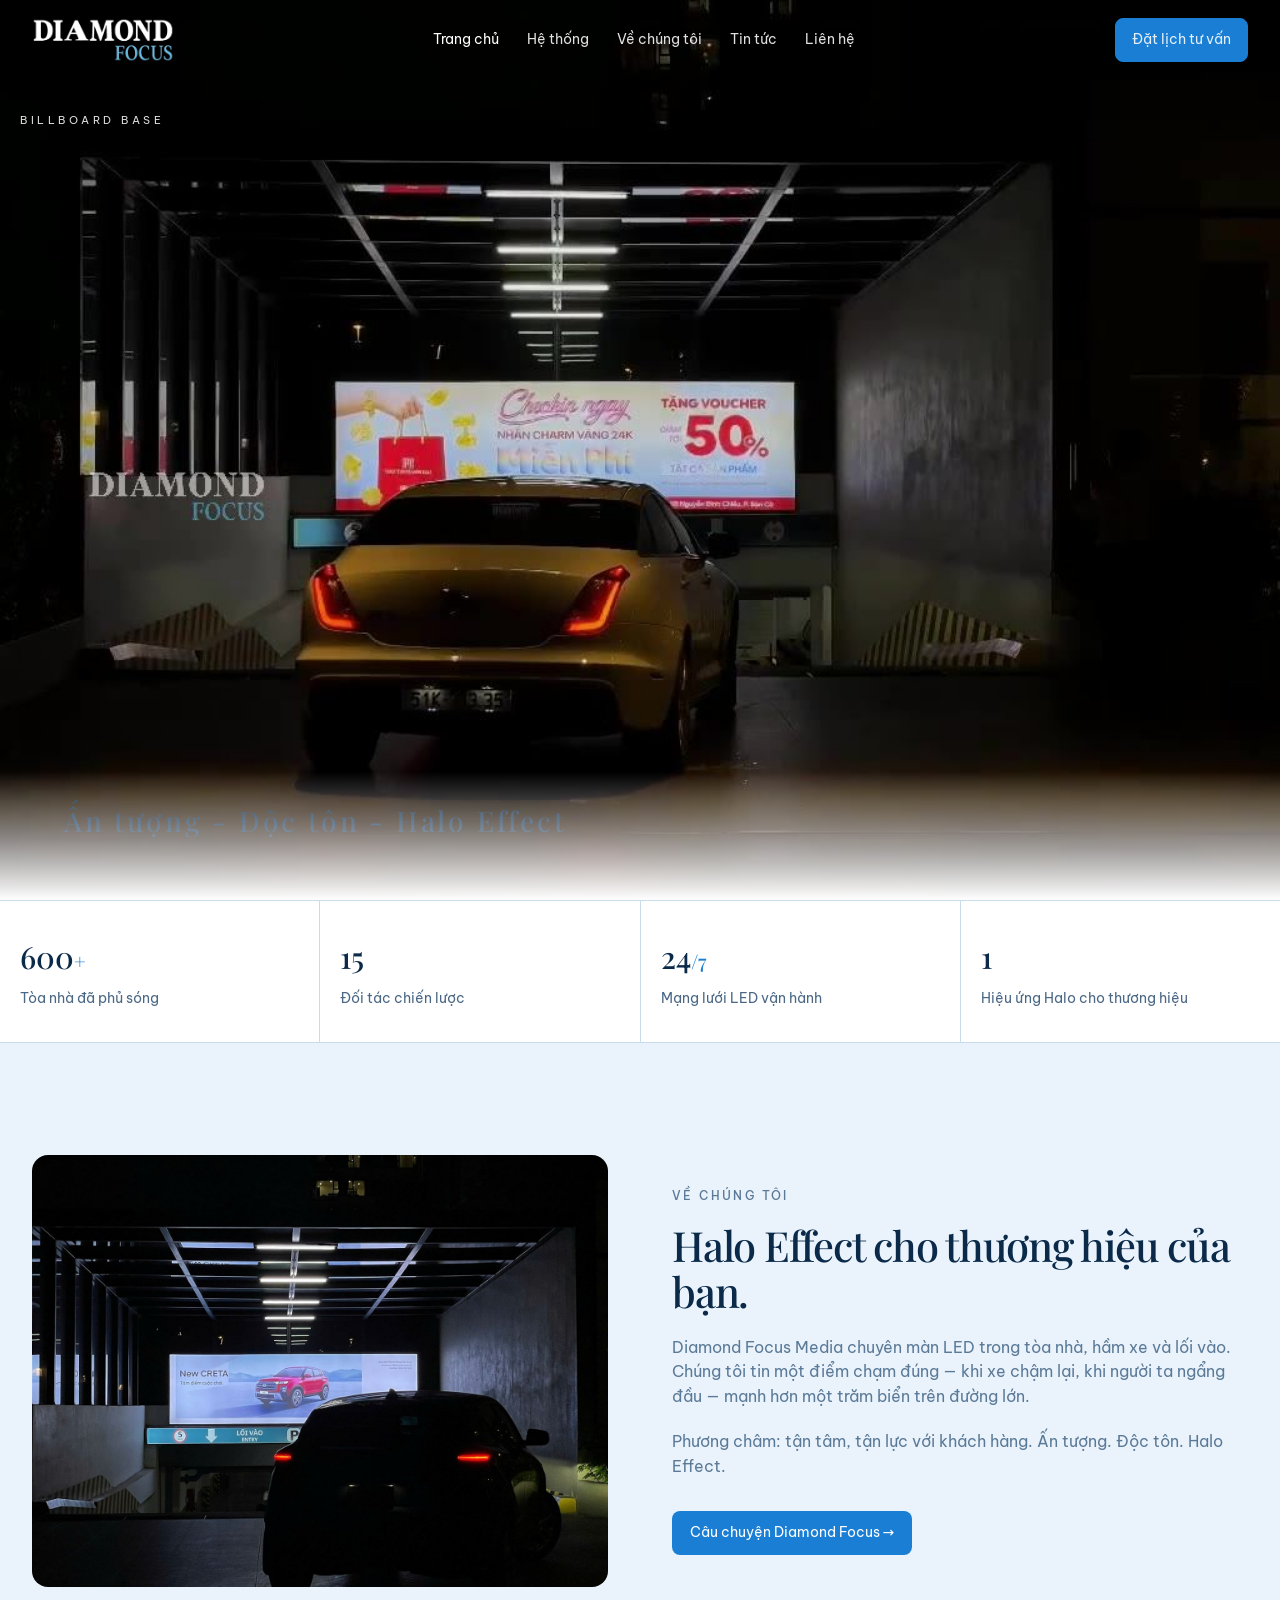
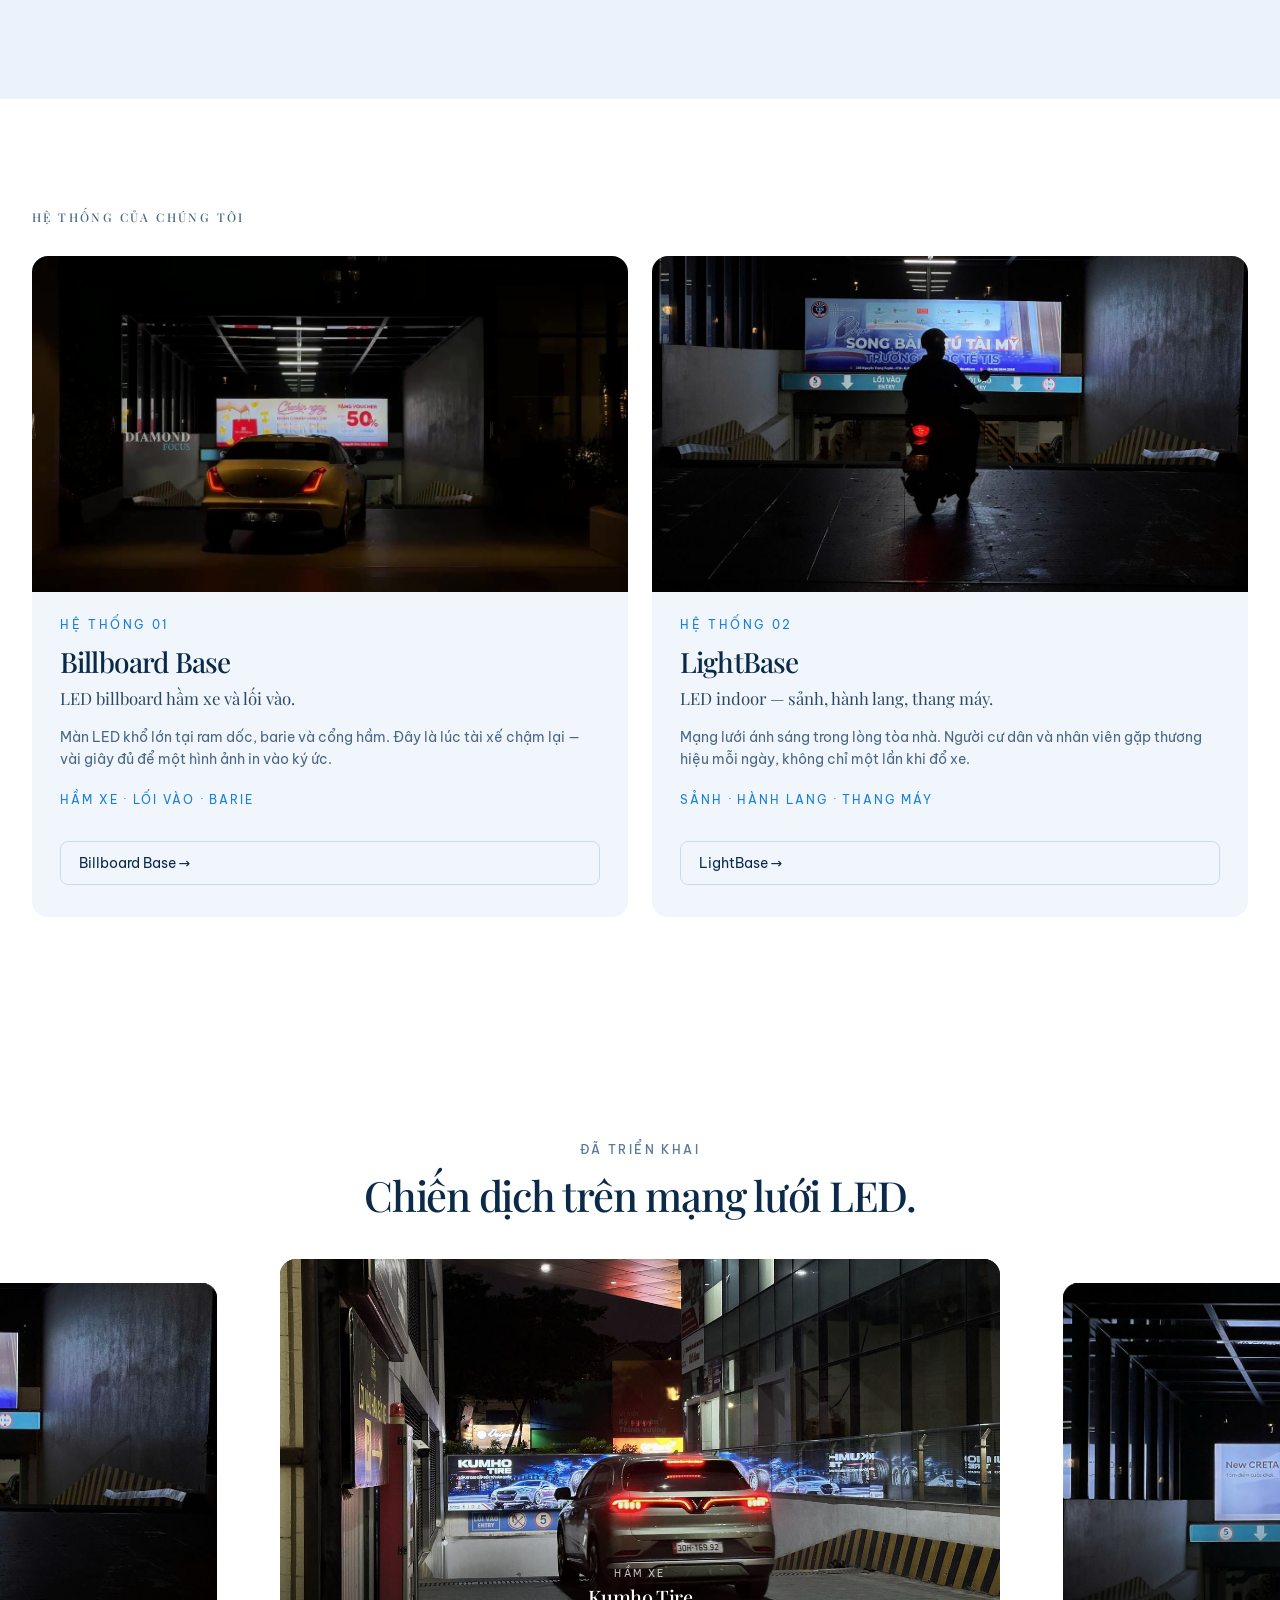
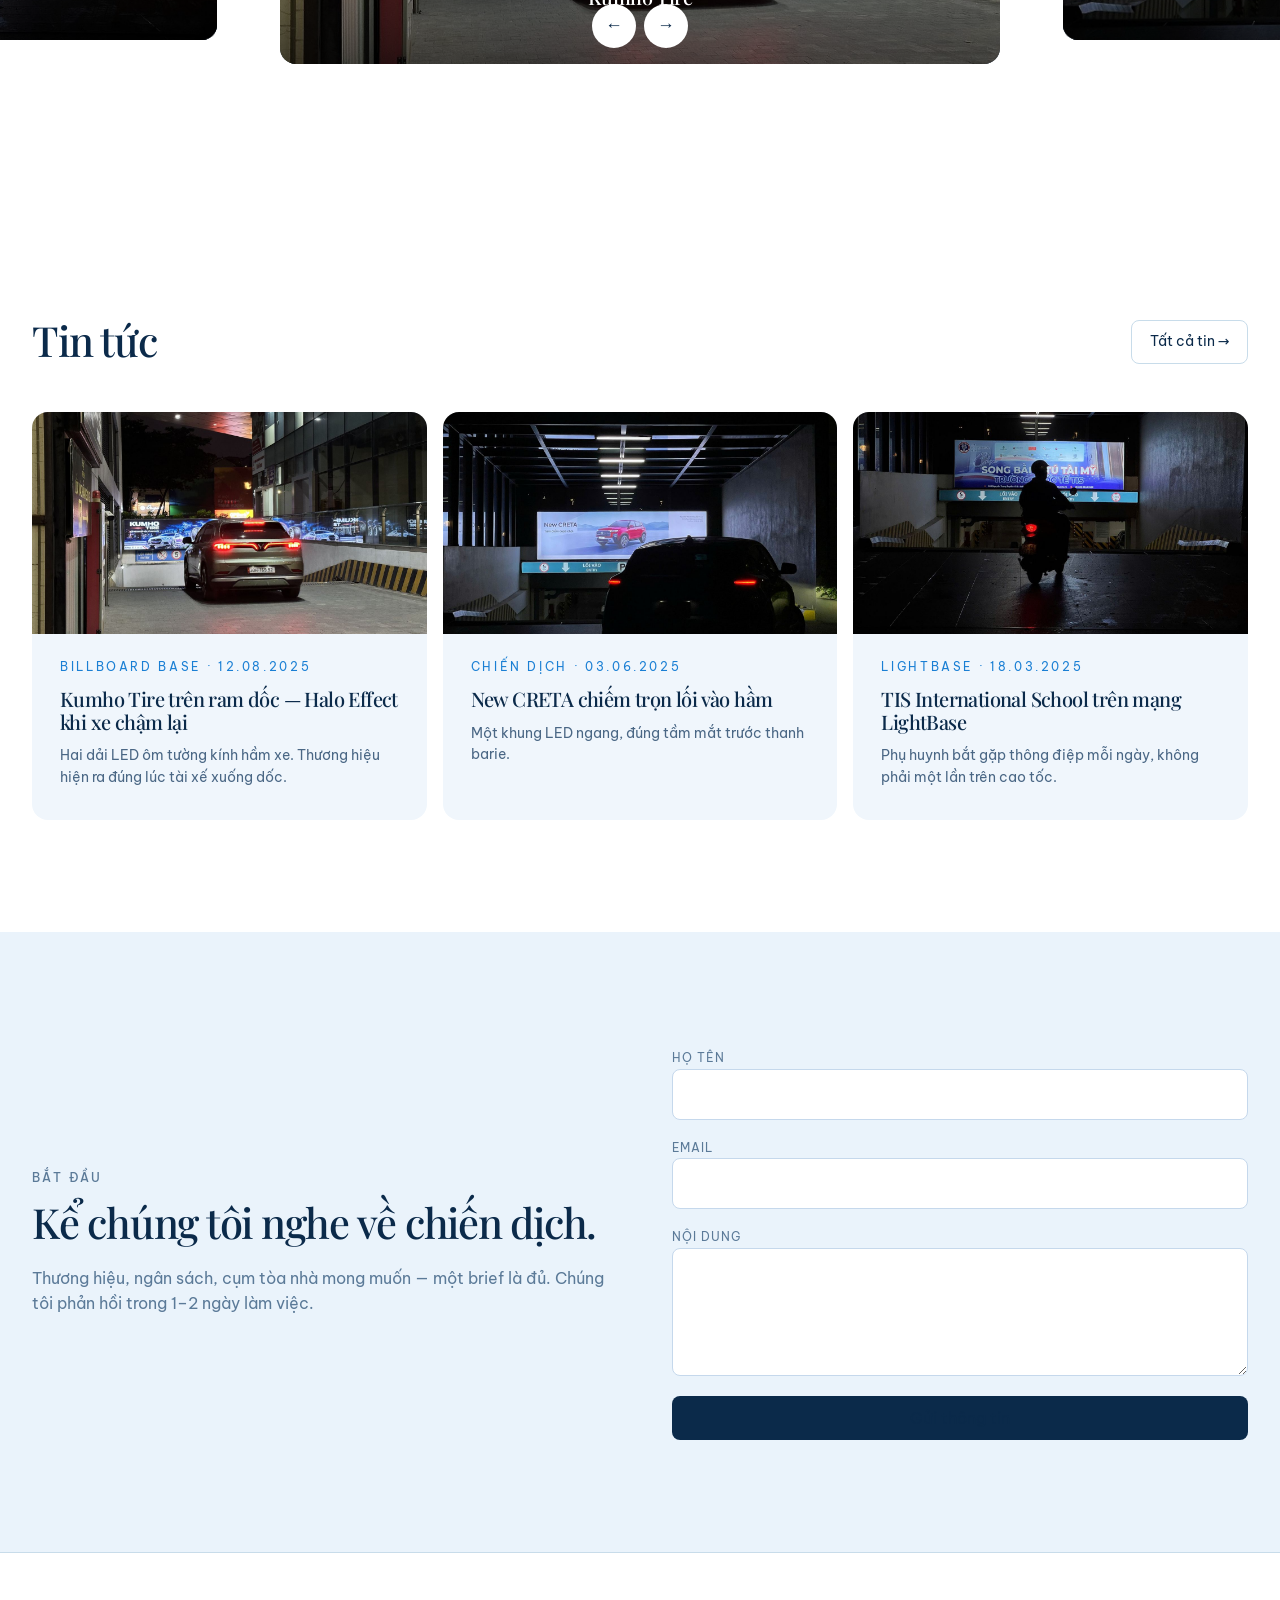
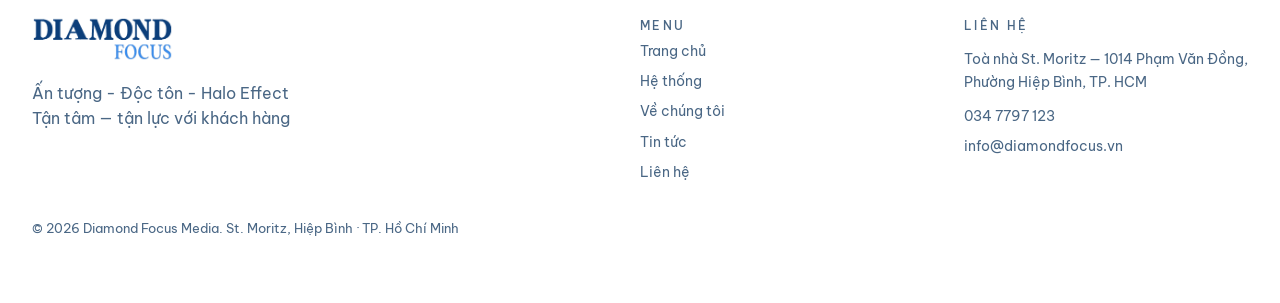
==== index.html @ 64bcea79 "Smoother works carousel: smaller title, slide/drag motion" ====
<!DOCTYPE html>
<html lang="vi">
<head>
  <meta charset="utf-8" />
  <meta name="viewport" content="width=device-width, initial-scale=1" />
  <title>Diamond Focus Media — Ấn tượng · Độc tôn · Halo Effect</title>
  <meta name="description" content="Diamond Focus Media — màn LED trong tòa nhà, hầm xe và lối vào. Ấn tượng · Độc tôn · Halo Effect." />
  <link rel="icon" href="images/logo.png" />
  <link rel="preconnect" href="https://fonts.googleapis.com" />
  <link rel="preconnect" href="https://fonts.gstatic.com" crossorigin />
  <link href="https://fonts.googleapis.com/css2?family=Be+Vietnam+Pro:ital,wght@0,400;0,500;0,600;1,400&family=Playfair+Display:ital,wght@0,500;0,600;1,500&display=swap" rel="stylesheet" />
  <link rel="stylesheet" href="css/site.css" />
</head>
<body>
  <header class="" id="site-header">
    <div class="wrap bar">
      <a href="index.html" aria-label="Diamond Focus"><img class="logo logo-light" src="images/logo.png" alt="Diamond Focus" /><img class="logo logo-dark" src="images/logo-dark.png" alt="Diamond Focus" /></a>
      <nav class="desk" aria-label="Chính">
          <a class="active" href="index.html">Trang chủ</a>
          <a class="" href="he-thong.html">Hệ thống</a>
          <a class="" href="ve-chung-toi.html">Về chúng tôi</a>
          <a class="" href="tin-tuc.html">Tin tức</a>
          <a class="" href="lien-he.html">Liên hệ</a>
      </nav>
      <a class="cta" href="lien-he.html">Đặt lịch tư vấn</a>
      <button class="menu-btn" type="button" aria-label="Menu" onclick="document.getElementById('mobile').classList.toggle('open')">☰</button>
    </div>
    <div class="mobile" id="mobile"><a class="active" href="index.html">Trang chủ</a><a class="" href="he-thong.html">Hệ thống</a><a class="" href="ve-chung-toi.html">Về chúng tôi</a><a class="" href="tin-tuc.html">Tin tức</a><a class="" href="lien-he.html">Liên hệ</a></div>
  </header>
  
  <section class="hero">
    <video autoplay muted loop playsinline poster="images/hero-poster.jpg">
      <source src="videos/hero.mp4" type="video/mp4" />
    </video>
    <div class="hero-inner">
      <p class="sys-label">Billboard Base</p>
      <h1 class="slogan wrap">Ấn tượng - Độc tôn - Halo Effect</h1>
    </div>
  </section>
  <section class="stats">
    <div class="stat"><b>600<span>+</span></b><p>Tòa nhà đã phủ sóng</p></div>
    <div class="stat"><b>15</b><p>Đối tác chiến lược</p></div>
    <div class="stat"><b>24<span>/7</span></b><p>Mạng lưới LED vận hành</p></div>
    <div class="stat"><b>1</b><p>Hiệu ứng Halo cho thương hiệu</p></div>
  </section>
  <section class="paper section" id="gioi-thieu">
    <div class="wrap split">
      <div class="photo"><img src="images/hyundai-creta.jpg" alt="LED lối vào hầm xe" /></div>
      <div>
        <p class="kicker">Về chúng tôi</p>
        <h2 style="margin-top:1rem;font-size:clamp(1.8rem,4vw,2.6rem)">Halo Effect cho thương hiệu của bạn.</h2>
        <p class="lead">Diamond Focus Media chuyên màn LED trong tòa nhà, hầm xe và lối vào. Chúng tôi tin một điểm chạm đúng — khi xe chậm lại, khi người ta ngẩng đầu — mạnh hơn một trăm biển trên đường lớn.</p>
        <p class="lead">Phương châm: tận tâm, tận lực với khách hàng. Ấn tượng. Độc tôn. Halo Effect.</p>
        <a class="btn btn-ink" href="ve-chung-toi.html">Câu chuyện Diamond Focus →</a>
      </div>
    </div>
  </section>
  <section class="section" id="he-thong">
    <div class="wrap">
      <h2 class="kicker light">Hệ thống của chúng tôi</h2>
      <div class="grid2">
        <article class="card">
          <img src="images/hero-poster.jpg" alt="Billboard Base" />
          <div class="body">
            <p class="tag">Hệ thống 01</p>
            <h3>Billboard Base</h3>
            <p class="tl">LED billboard hầm xe và lối vào.</p>
            <p class="txt">Màn LED khổ lớn tại ram dốc, barie và cổng hầm. Đây là lúc tài xế chậm lại — vài giây đủ để một hình ảnh in vào ký ức.</p>
            <p class="focus">Hầm xe · Lối vào · Barie</p>
            <a class="btn btn-outline" href="he-thong.html#billboard-base">Billboard Base →</a>
          </div>
        </article>
        <article class="card">
          <img src="images/tis-school.jpg" alt="LightBase" />
          <div class="body">
            <p class="tag">Hệ thống 02</p>
            <h3>LightBase</h3>
            <p class="tl">LED indoor — sảnh, hành lang, thang máy.</p>
            <p class="txt">Mạng lưới ánh sáng trong lòng tòa nhà. Người cư dân và nhân viên gặp thương hiệu mỗi ngày, không chỉ một lần khi đổ xe.</p>
            <p class="focus">Sảnh · Hành lang · Thang máy</p>
            <a class="btn btn-outline" href="he-thong.html#light-base">LightBase →</a>
          </div>
        </article>
      </div>
    </div>
  </section>
  <section class="section" id="da-trien-khai" style="padding-left:0;padding-right:0;overflow:hidden">
    <div class="wrap works-head">
      <p class="kicker">Đã triển khai</p>
      <h2 style="margin-top:.75rem;font-size:clamp(1.8rem,4vw,2.6rem)">Chiến dịch trên mạng lưới LED.</h2>
    </div>
    <div class="carousel" id="works-carousel" style="margin-top:2.5rem;position:relative">
      <div class="carousel-strip" id="works-track"></div>
      <div class="carousel-nav">
        <button type="button" data-dir="-1" aria-label="Chiến dịch trước">←</button>
        <button type="button" data-dir="1" aria-label="Chiến dịch sau">→</button>
      </div>
    </div>
  </section>
  <section class="section" id="tin-tuc">
    <div class="wrap">
      <div class="head-row">
        <h2 style="font-size:clamp(1.8rem,4vw,2.6rem)">Tin tức</h2>
        <a class="btn btn-outline" href="tin-tuc.html">Tất cả tin →</a>
      </div>
      <div class="news3">
        <a class="card" href="tin-kumho.html">
          <img src="images/kumho-artemis.jpg" alt="" />
          <div class="body">
            <p class="tag">Billboard Base · 12.08.2025</p>
            <h3>Kumho Tire trên ram dốc — Halo Effect khi xe chậm lại</h3>
            <p class="txt">Hai dải LED ôm tường kính hầm xe. Thương hiệu hiện ra đúng lúc tài xế xuống dốc.</p>
          </div>
        </a>
        <a class="card" href="tin-creta.html">
          <img src="images/hyundai-creta.jpg" alt="" />
          <div class="body">
            <p class="tag">Chiến dịch · 03.06.2025</p>
            <h3>New CRETA chiếm trọn lối vào hầm</h3>
            <p class="txt">Một khung LED ngang, đúng tầm mắt trước thanh barie.</p>
          </div>
        </a>
        <a class="card" href="tin-tis.html">
          <img src="images/tis-school.jpg" alt="" />
          <div class="body">
            <p class="tag">LightBase · 18.03.2025</p>
            <h3>TIS International School trên mạng LightBase</h3>
            <p class="txt">Phụ huynh bắt gặp thông điệp mỗi ngày, không phải một lần trên cao tốc.</p>
          </div>
        </a>
      </div>
    </div>
  </section>
  <section class="paper section" id="lien-he">
    <div class="wrap split">
      <div>
        <p class="kicker">Bắt đầu</p>
        <h2 style="margin-top:.75rem;font-size:clamp(1.8rem,4vw,2.6rem)">Kể chúng tôi nghe về chiến dịch.</h2>
        <p class="lead">Thương hiệu, ngân sách, cụm tòa nhà mong muốn — một brief là đủ. Chúng tôi phản hồi trong 1–2 ngày làm việc.</p>
      </div>
      <form action="mailto:info@diamondfocus.vn" method="post" enctype="text/plain">
        <div><label>Họ tên</label><input name="name" required /></div>
        <div><label>Email</label><input type="email" name="email" required /></div>
        <div><label>Nội dung</label><textarea name="message" required></textarea></div>
        <button type="submit">Gửi thông tin</button>
      </form>
    </div>
  </section>

  <footer>
    <div class="wrap foot">
      <div>
        <img class="logo logo-light" src="images/logo.png" alt="" /><img class="logo logo-dark" src="images/logo-dark.png" alt="Diamond Focus" />
        <p class="lead" style="color:var(--muted)">Ấn tượng - Độc tôn - Halo Effect<br />Tận tâm — tận lực với khách hàng</p>
      </div>
      <div>
        <p class="kicker light">Menu</p>
        <a href="index.html">Trang chủ</a><a href="he-thong.html">Hệ thống</a><a href="ve-chung-toi.html">Về chúng tôi</a><a href="tin-tuc.html">Tin tức</a><a href="lien-he.html">Liên hệ</a>
      </div>
      <div>
        <p class="kicker light">Liên hệ</p>
        <p style="margin-top:.8rem;color:var(--muted);font-size:.9rem">Toà nhà St. Moritz — 1014 Phạm Văn Đồng, Phường Hiệp Bình, TP. HCM</p>
        <p style="margin-top:.5rem"><a href="tel:0347797123">034 7797 123</a></p>
        <p><a href="mailto:info@diamondfocus.vn">info@diamondfocus.vn</a></p>
      </div>
    </div>
    <div class="wrap tiny">© 2026 Diamond Focus Media. St. Moritz, Hiệp Bình · TP. Hồ Chí Minh</div>
  </footer>
  <script>
    const h = document.getElementById('site-header');
    const onHero = true;
    const sync = () => {
      if (!onHero) return;
      h.classList.toggle('solid', window.scrollY > 16);
    };
    sync();
    window.addEventListener('scroll', sync, {passive:true});

    const works = [
      { img: "images/kumho-artemis.jpg", title: "Kumho Tire", cat: "Hầm xe", href: "tin-kumho.html" },
      { img: "images/hyundai-creta.jpg", title: "Hyundai Creta", cat: "Chiến dịch", href: "tin-creta.html" },
      { img: "images/tis-school.jpg", title: "TIS International School", cat: "LED indoor", href: "tin-tis.html" },
    ];
    const n = works.length;
    const base = works.concat(works, works);
    const track = document.getElementById("works-track");
    const viewport = document.getElementById("works-carousel");
    const EASE = "cubic-bezier(0.22, 1, 0.36, 1)";
    let pIndex = n;
    let drag = 0;
    let anim = true;
    base.forEach((w) => {
      const el = document.createElement("article");
      el.className = "card-slide";
      el.innerHTML = `<a href="${w.href}"><img src="${w.img}" alt="${w.title}" /><div class="veil"></div><div class="cap"><p class="cat">${w.cat}</p><h3>${w.title}</h3></div></a>`;
      track.appendChild(el);
    });
    const cards = [...track.children];
    function metrics() {
      const vw = viewport.clientWidth;
      const slideW = Math.min(vw * 0.62, 720);
      const gap = 20;
      const pad = (vw - slideW) / 2;
      return { vw, slideW, gap, pad, step: slideW + gap };
    }
    function paint(withAnim) {
      const { vw, slideW, pad, step } = metrics();
      const tx = pad - pIndex * step + drag;
      track.style.transition = withAnim ? "transform 720ms " + EASE : "none";
      track.style.transform = "translate3d(" + tx + "px,0,0)";
      cards.forEach((card, i) => {
        card.style.width = slideW + "px";
        const center = tx + i * step + slideW / 2;
        const abs = Math.min(Math.abs((center - vw / 2) / step), 1);
        card.style.transform = "scale(" + (1 - abs * 0.12) + ")";
        card.style.transition = withAnim ? "transform 720ms " + EASE : "none";
        card.classList.toggle("is-active", abs < 0.35);
      });
    }
    paint(false);
    window.addEventListener("resize", () => paint(false));
    function go(dir) {
      anim = true;
      pIndex += dir;
      drag = 0;
      paint(true);
    }
    track.addEventListener("transitionend", (e) => {
      if (e.target !== track) return;
      if (pIndex < n) { pIndex += n; paint(false); }
      else if (pIndex >= n * 2) { pIndex -= n; paint(false); }
    });
    document.querySelectorAll("#works-carousel [data-dir]").forEach((btn) => {
      btn.addEventListener("click", () => go(Number(btn.getAttribute("data-dir"))));
    });
    let sx = 0, down = false, lastX = 0, lastT = 0, vel = 0;
    viewport.addEventListener("pointerdown", (e) => {
      if (e.target.closest("a,button")) return;
      down = true; sx = lastX = e.clientX; lastT = performance.now(); vel = 0;
      viewport.setPointerCapture(e.pointerId);
    });
    viewport.addEventListener("pointermove", (e) => {
      if (!down) return;
      const now = performance.now();
      vel = (e.clientX - lastX) / Math.max(now - lastT, 8);
      lastX = e.clientX; lastT = now;
      drag = e.clientX - sx;
      paint(false);
    });
    function endDrag() {
      if (!down) return;
      down = false;
      const { slideW } = metrics();
      const flick = vel * 280;
      const th = Math.min(120, slideW * 0.18);
      if (drag + flick < -th) go(1);
      else if (drag + flick > th) go(-1);
      else { drag = 0; paint(true); }
      drag = 0;
    }
    viewport.addEventListener("pointerup", endDrag);
    viewport.addEventListener("pointercancel", endDrag);
  </script>
</body>
</html>
---- css/site.css ----
:root {
  --bg: #ffffff;
  --elevated: #f0f6fc;
  --paper: #eaf3fb;
  --paper-muted: #dcecf8;
  --fg: #0b2a4a;
  --ink: #0b2a4a;
  --muted: #4a6785;
  --subtle: #5b7a98;
  --accent: #1a7fd4;
  --line: #c8dcea;
  --paper-line: #c5d8ec;
  --font: "Be Vietnam Pro", "Segoe UI", system-ui, sans-serif;
  --display: "Playfair Display", "Times New Roman", serif;
  --ease: cubic-bezier(0.22, 1, 0.36, 1);
}
* { box-sizing: border-box; }
html { scroll-behavior: smooth; scroll-padding-top: 5.5rem; }
body {
  margin: 0;
  min-height: 100dvh;
  background: var(--bg);
  color: var(--fg);
  font-family: var(--font);
  line-height: 1.55;
  -webkit-font-smoothing: antialiased;
}
img, video { max-width: 100%; display: block; }
a { color: inherit; text-decoration: none; }
h1, h2, h3 {
  font-family: var(--display);
  letter-spacing: -0.03em;
  line-height: 1.12;
  font-weight: 500;
  margin: 0;
}
p { margin: 0; }
.wrap { width: min(80rem, calc(100% - 2.5rem)); margin-inline: auto; }
@media (min-width: 768px) { .wrap { width: min(80rem, calc(100% - 4rem)); } }

header {
  position: fixed; inset: 0 0 auto; z-index: 50;
  transition: background .2s var(--ease), box-shadow .2s var(--ease);
}
header.solid {
  background: rgba(255,255,255,.92);
  box-shadow: 0 1px 0 0 var(--line);
  backdrop-filter: blur(12px);
}
header:not(.solid) nav.desk a,
header:not(.solid) .cta,
header:not(.solid) .menu-btn { color: rgba(255,255,255,.88); }
header:not(.solid) nav.desk a:hover,
header:not(.solid) nav.desk a.active { color: #fff; }
.logo-dark { display: none; }
header.solid .logo-light, footer .logo-light { display: none; }
header.solid .logo-dark, footer .logo-dark { display: block; }
header:not(.solid) .logo-light { display: block; }
header:not(.solid) .logo-dark { display: none; }
.bar { display: flex; align-items: center; justify-content: space-between; gap: 1rem; height: 4rem; }
@media (min-width: 768px) { .bar { height: 5rem; } }
.logo { height: 2.25rem; width: auto; }
@media (min-width: 768px) { .logo { height: 2.75rem; } }
nav.desk { display: none; align-items: center; gap: 1.75rem; }
@media (min-width: 860px) { nav.desk { display: flex; } }
nav.desk a { font-size: .875rem; color: var(--muted); min-height: 2.75rem; display: inline-flex; align-items: center; }
nav.desk a:hover, nav.desk a.active { color: var(--fg); }
.cta {
  display: none; min-height: 2.75rem; padding: 0 1rem; border: 1px solid var(--accent);
  border-radius: .5rem; font-size: .875rem; align-items: center; gap: .4rem;
  background: var(--accent); color: #fff;
}
@media (min-width: 860px) { .cta { display: inline-flex; } }
.cta:hover { filter: brightness(1.08); color: #fff; }
.menu-btn {
  width: 2.75rem; height: 2.75rem; border: 0; background: transparent; color: var(--fg);
  display: grid; place-items: center; font-size: 1.4rem;
}
@media (min-width: 860px) { .menu-btn { display: none; } }
.mobile {
  display: none; background: var(--bg); border-top: 1px solid var(--line); padding: 1rem 1.25rem 1.5rem;
}
.mobile.open { display: block; }
.mobile a { display: block; padding: .9rem 0; color: var(--muted); border-bottom: 1px solid var(--line); }
.mobile a.active { color: var(--fg); }

.hero { position: relative; min-height: 100dvh; overflow: hidden; }
.hero video, .hero .poster {
  position: absolute; inset: 0; width: 100%; height: 100%; object-fit: cover;
}
.hero::after {
  content: ""; position: absolute; inset: auto 0 0; height: 8rem;
  background: linear-gradient(to top, #ffffff, transparent);
}
.hero-inner { position: relative; min-height: 100dvh; display: flex; flex-direction: column; }
.sys-label {
  margin: 0 auto; width: min(80rem, calc(100% - 2.5rem)); padding-top: 6rem;
  font-size: 11px; letter-spacing: .32em; text-transform: uppercase; color: rgba(244,246,248,.9);
}
.slogan {
  margin-top: auto; padding: 0 1.25rem 6rem;
  font-family: var(--display); font-size: clamp(.92rem, 2.8vw, 1.75rem);
  letter-spacing: .1em; white-space: nowrap;
}
@media (min-width: 768px) {
  .sys-label { padding-top: 7rem; }
  .slogan { padding: 0 2rem 4rem; }
}

.stats { display: grid; grid-template-columns: 1fr 1fr; gap: 1px; background: var(--line); border-block: 1px solid var(--line); }
@media (min-width: 768px) { .stats { grid-template-columns: repeat(4, 1fr); } }
.stat { background: var(--bg); padding: 2rem 1.25rem; }
.stat b { font-family: var(--display); font-size: 1.9rem; font-weight: 500; }
.stat b span { color: var(--accent); font-size: 1.25rem; }
.stat p { margin-top: .5rem; color: var(--muted); font-size: .875rem; }

.paper { background: var(--paper); color: var(--ink); }
.section { padding: 5rem 0; }
@media (min-width: 768px) { .section { padding: 7rem 0; } }
.kicker { font-size: .75rem; letter-spacing: .2em; text-transform: uppercase; color: var(--subtle); font-weight: 500; }
.kicker.light { color: var(--muted); }
.lead { margin-top: 1.25rem; color: var(--subtle); max-width: 36rem; }
.split { display: grid; gap: 3rem; }
@media (min-width: 768px) { .split { grid-template-columns: 1fr 1fr; align-items: center; gap: 4rem; } }
.photo { border-radius: 1rem; overflow: hidden; aspect-ratio: 4/3; }
.photo img { width: 100%; height: 100%; object-fit: cover; }
.btn {
  display: inline-flex; align-items: center; gap: .4rem; min-height: 2.75rem; margin-top: 2rem;
  padding: 0 1.1rem; border-radius: .5rem; font-size: .875rem;
}
.btn-ink { background: var(--accent); color: #fff; }
.btn-outline { border: 1px solid var(--line); }
.btn-outline-ink { border: 1px solid var(--paper-line); }

.grid2 { display: grid; gap: 1rem; margin-top: 2rem; }
@media (min-width: 768px) { .grid2 { grid-template-columns: 1fr 1fr; gap: 1.5rem; } }
.card { background: var(--elevated); border-radius: 1rem; overflow: hidden; display: flex; flex-direction: column; height: 100%; }
.card.light { background: var(--paper-muted); color: var(--ink); }
.card img { aspect-ratio: 16/9; object-fit: cover; width: 100%; }
.card .body { padding: 1.5rem 1.75rem 2rem; display: flex; flex-direction: column; flex: 1; }
.card .tag { font-size: .75rem; letter-spacing: .22em; text-transform: uppercase; color: var(--accent); }
.card.light .tag { color: var(--subtle); }
.card h3 { margin-top: .75rem; font-size: 1.75rem; }
.card .tl { margin-top: .5rem; font-family: var(--display); font-size: 1.05rem; opacity: .85; }
.card .txt { margin-top: 1rem; font-size: .875rem; color: var(--muted); }
.card.light .txt { color: var(--subtle); }
.card .focus { margin-top: 1.25rem; font-size: .75rem; letter-spacing: .16em; text-transform: uppercase; color: var(--accent); }
.head-row { display: flex; flex-direction: column; gap: 1rem; }
@media (min-width: 768px) { .head-row { flex-direction: row; align-items: flex-end; justify-content: space-between; } }

.works-head { text-align: center; }
.carousel { overflow: hidden; cursor: grab; }
.carousel:active { cursor: grabbing; }
.carousel-strip {
  display: flex; align-items: center; gap: 1.25rem;
  will-change: transform;
}
.carousel-strip .card-slide {
  position: relative; flex: 0 0 auto; width: min(62vw, 720px);
  border-radius: 1rem; overflow: hidden; background: #0b2a4a;
  transform-origin: center;
}
.carousel-strip .card-slide img { width: 100%; aspect-ratio: 16/9; object-fit: cover; display: block; }
.carousel-strip .card-slide .veil {
  position: absolute; inset: 0; pointer-events: none;
  background: linear-gradient(to top, rgba(0,0,0,.55), rgba(0,0,0,.08) 36%, transparent 58%);
}
.carousel-strip .card-slide .cap {
  position: absolute; left: 0; right: 0; bottom: 0;
  padding: 0 1.25rem 3.5rem; text-align: center; color: #fff;
  opacity: 0; transform: translateY(10px);
  transition: opacity .45s cubic-bezier(0.22,1,0.36,1), transform .45s cubic-bezier(0.22,1,0.36,1);
}
.carousel-strip .card-slide.is-active .cap { opacity: 1; transform: none; }
.carousel-strip .card-slide .cap .cat { font-size: 10px; letter-spacing: .22em; text-transform: uppercase; opacity: .75; }
.carousel-strip .card-slide .cap h3 { margin-top: .25rem; font-size: clamp(1rem, 1.6vw, 1.25rem); color: #fff; font-weight: 500; }
.carousel-nav {
  position: absolute; left: 50%; bottom: 1rem; transform: translateX(-50%);
  display: flex; gap: .5rem; z-index: 3;
}
.carousel-nav button {
  width: 2.75rem; height: 2.75rem; border: 0; border-radius: 999px;
  background: #fff; color: #0b2a4a; font-size: 1.1rem; cursor: pointer;
}

.news3 { display: grid; gap: 1rem; margin-top: 3rem; }
@media (min-width: 768px) { .news3 { grid-template-columns: repeat(3, 1fr); } }
.news3 a { color: inherit; }
.news3 h3 { font-size: 1.25rem; margin-top: .75rem; }
.news3 .txt { margin-top: .75rem; }

form { display: grid; gap: .85rem; }
label { font-size: .75rem; letter-spacing: .08em; text-transform: uppercase; color: var(--subtle); }
input, textarea, select {
  width: 100%; border: 1px solid var(--paper-line); background: #fff; color: var(--ink);
  border-radius: .5rem; padding: .75rem .9rem; font: inherit;
}
textarea { min-height: 8rem; resize: vertical; }
button[type=submit] {
  border: 0; background: var(--ink); color: var(--fg); min-height: 2.75rem; border-radius: .5rem; font: inherit;
}

footer { border-top: 1px solid var(--line); padding: 4rem 0; }
.foot { display: grid; gap: 2.5rem; }
@media (min-width: 768px) { .foot { grid-template-columns: 2fr 1fr 1fr; } }
.foot a { display: block; color: var(--muted); font-size: .9rem; padding: .25rem 0; }
.foot a:hover { color: var(--fg); }
.tiny { margin-top: 2rem; color: var(--muted); font-size: .8rem; }

.page { padding-top: 6.5rem; }
@media (min-width: 768px) { .page { padding-top: 7.5rem; } }
.article { max-width: 48rem; margin: 0 auto; padding: 0 1.25rem 6rem; }
.article img { border-radius: 1rem; margin: 2.5rem 0; width: 100%; aspect-ratio: 16/9; object-fit: cover; }
.article .txt { color: var(--muted); white-space: pre-line; margin-top: 2rem; }
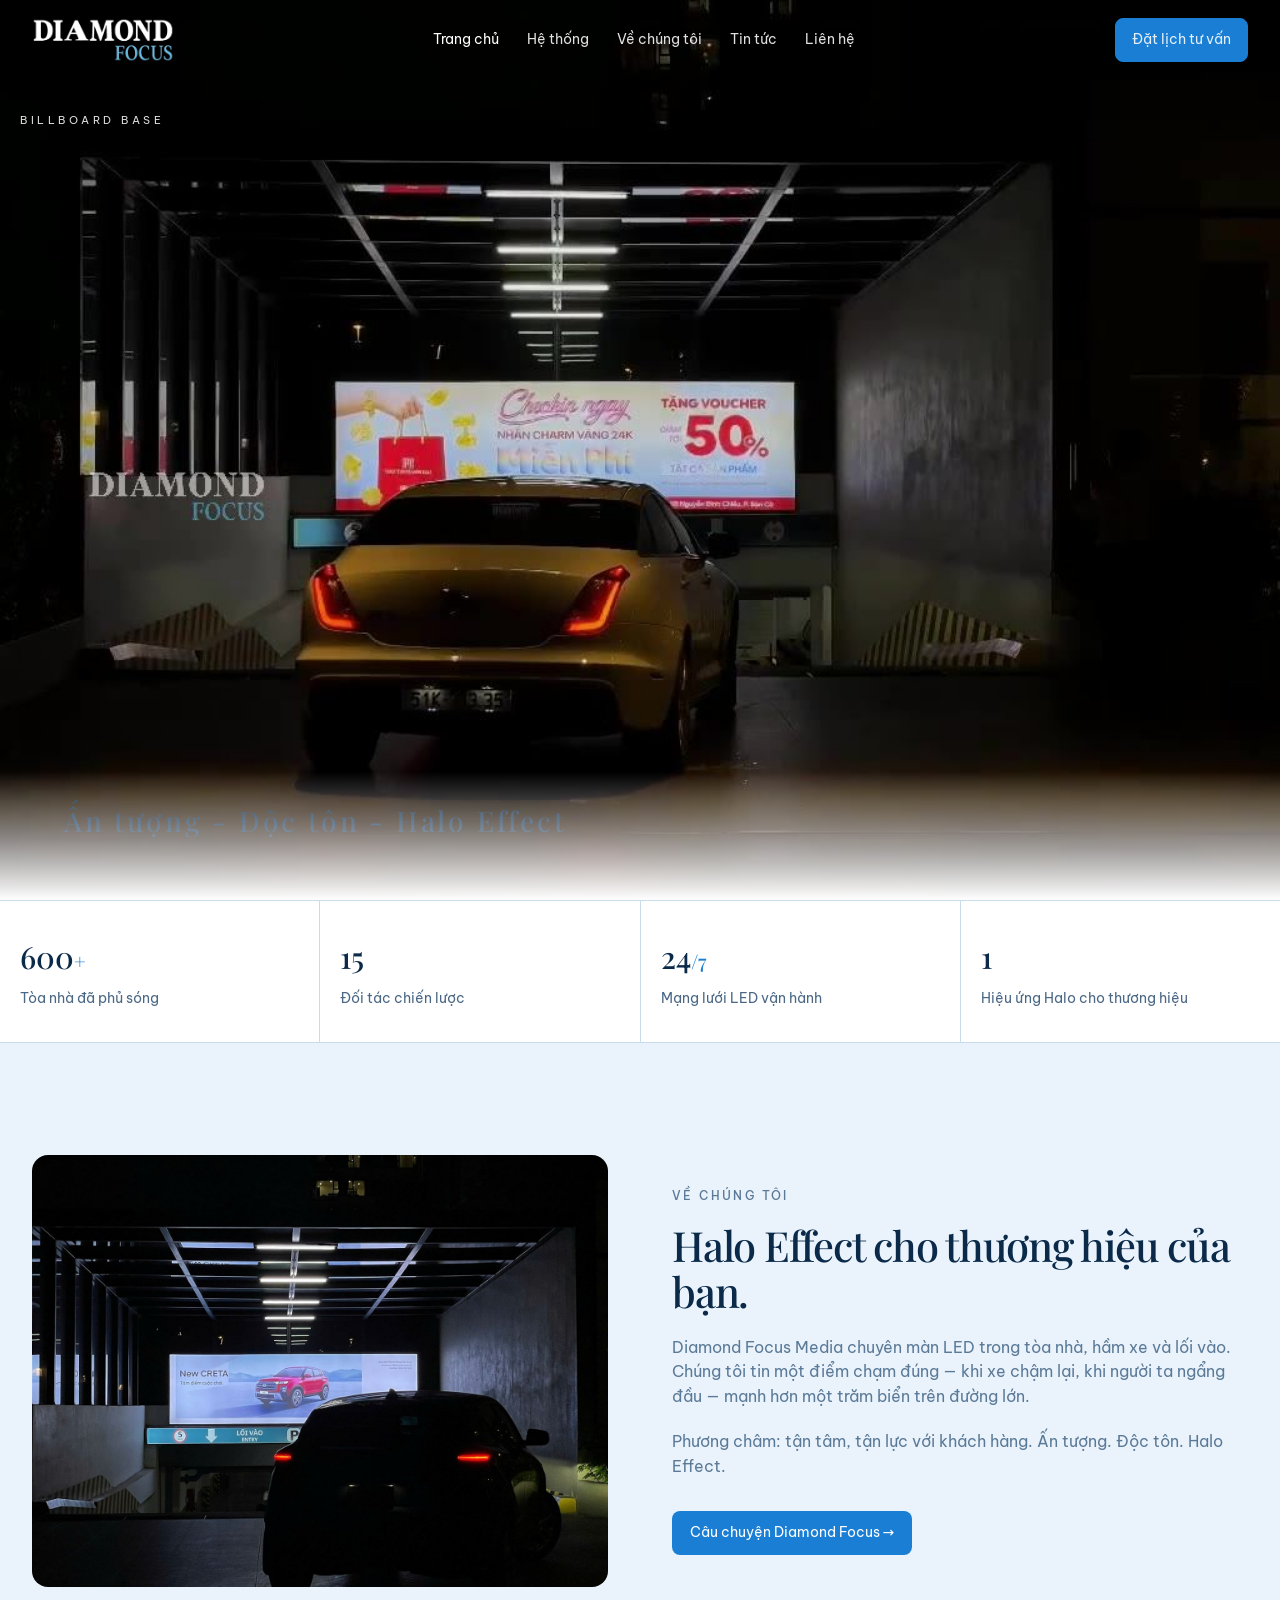
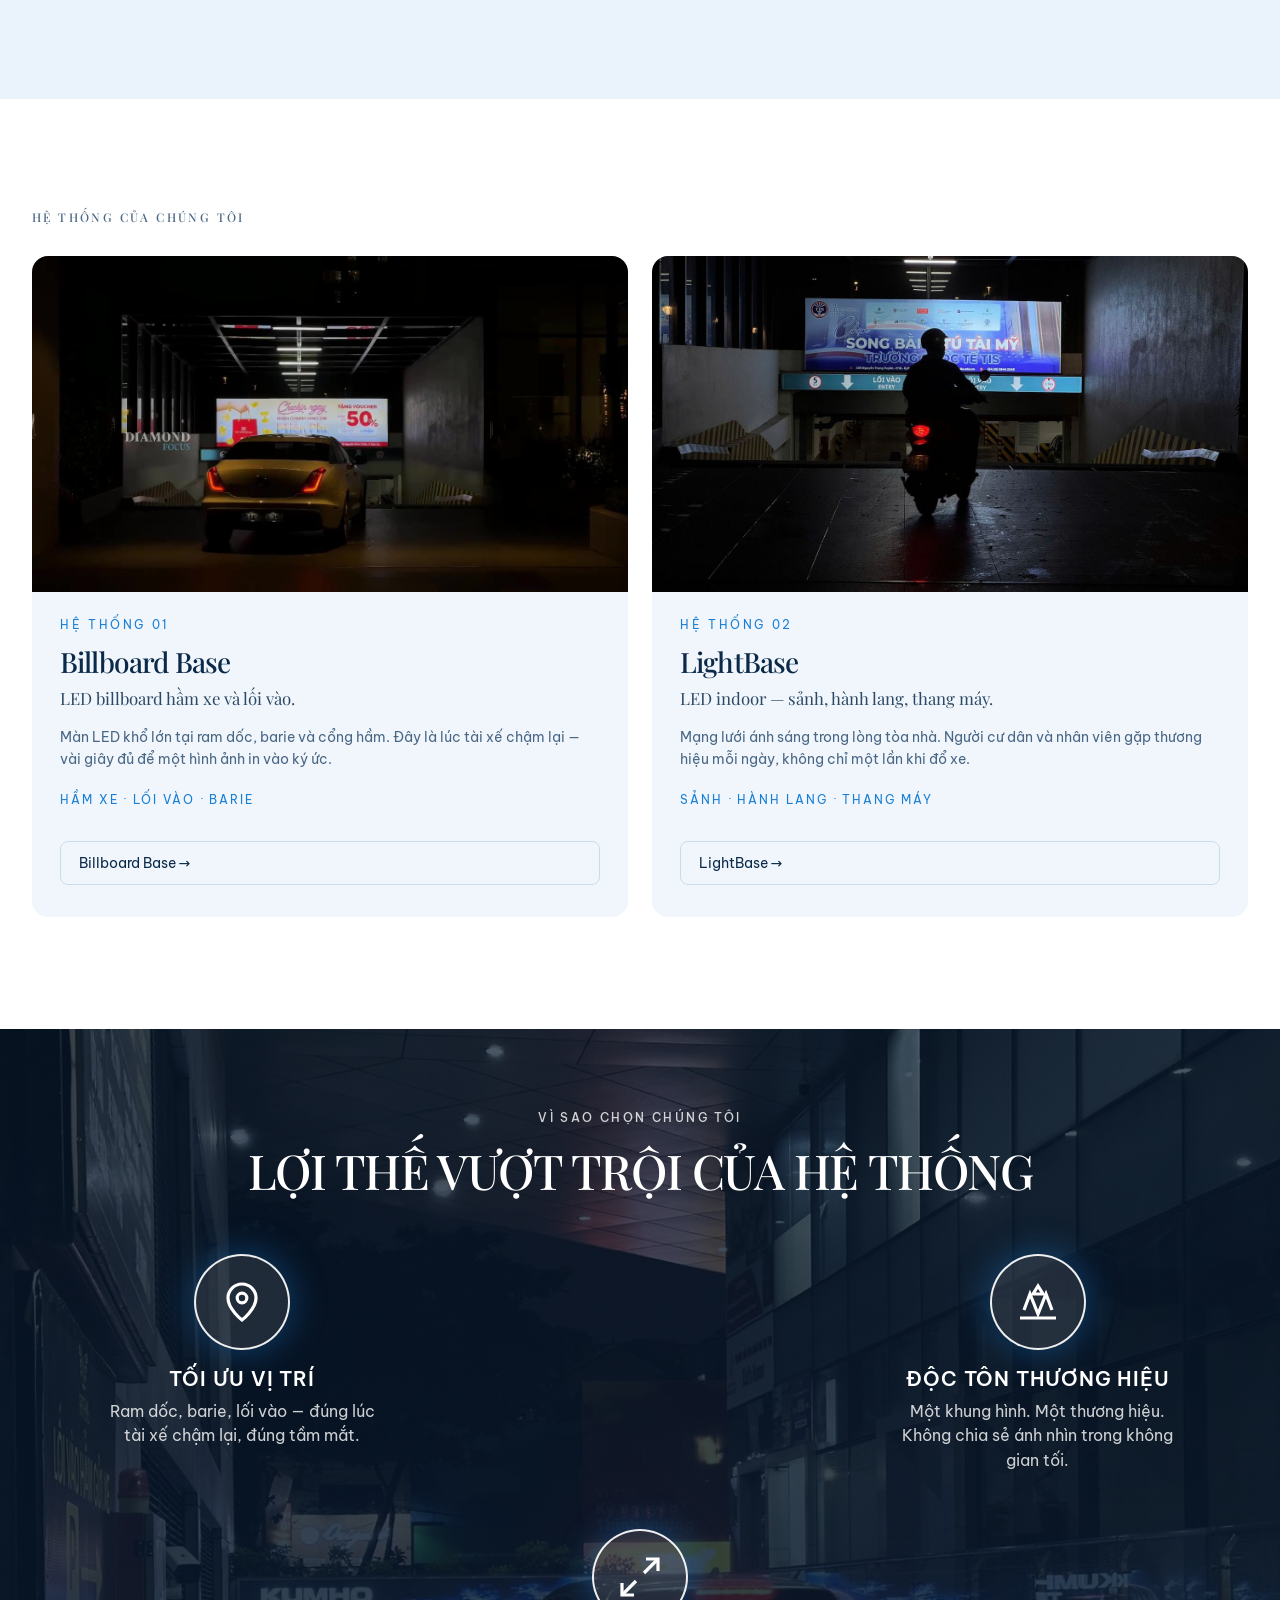
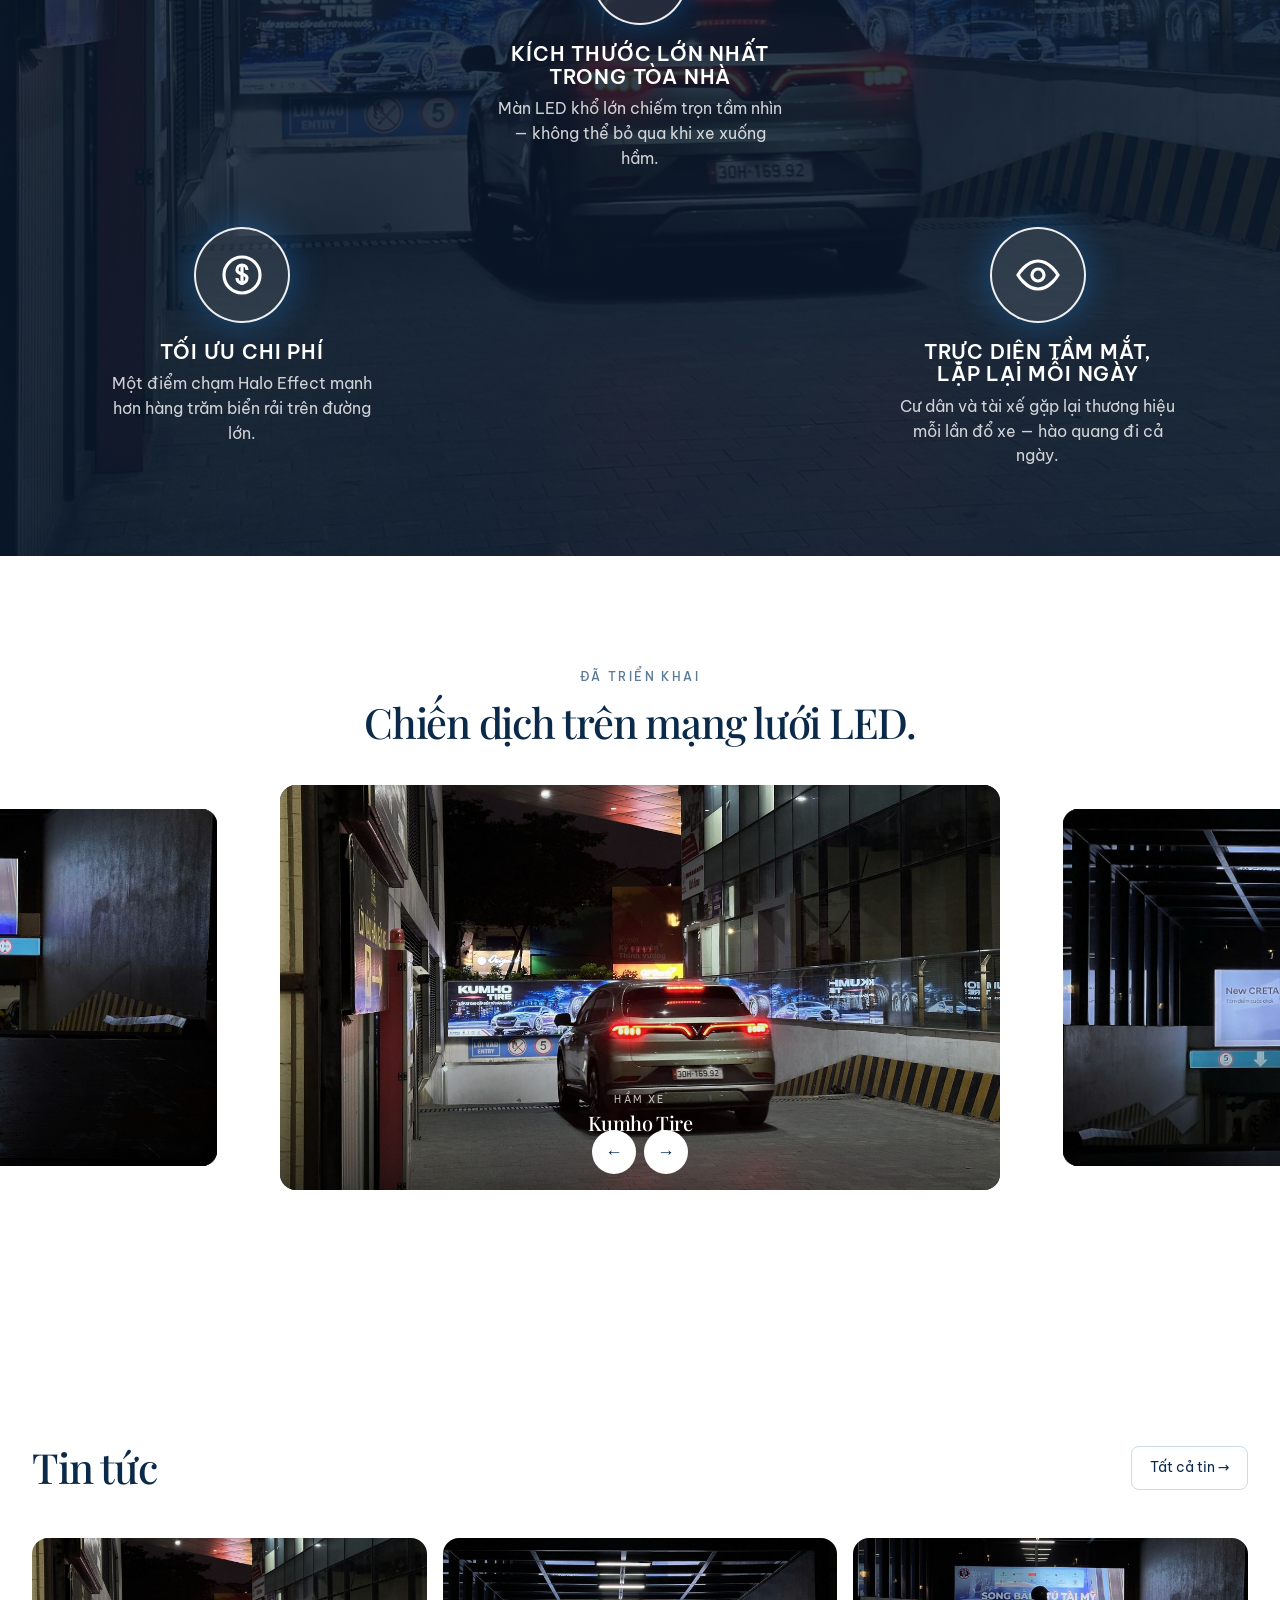
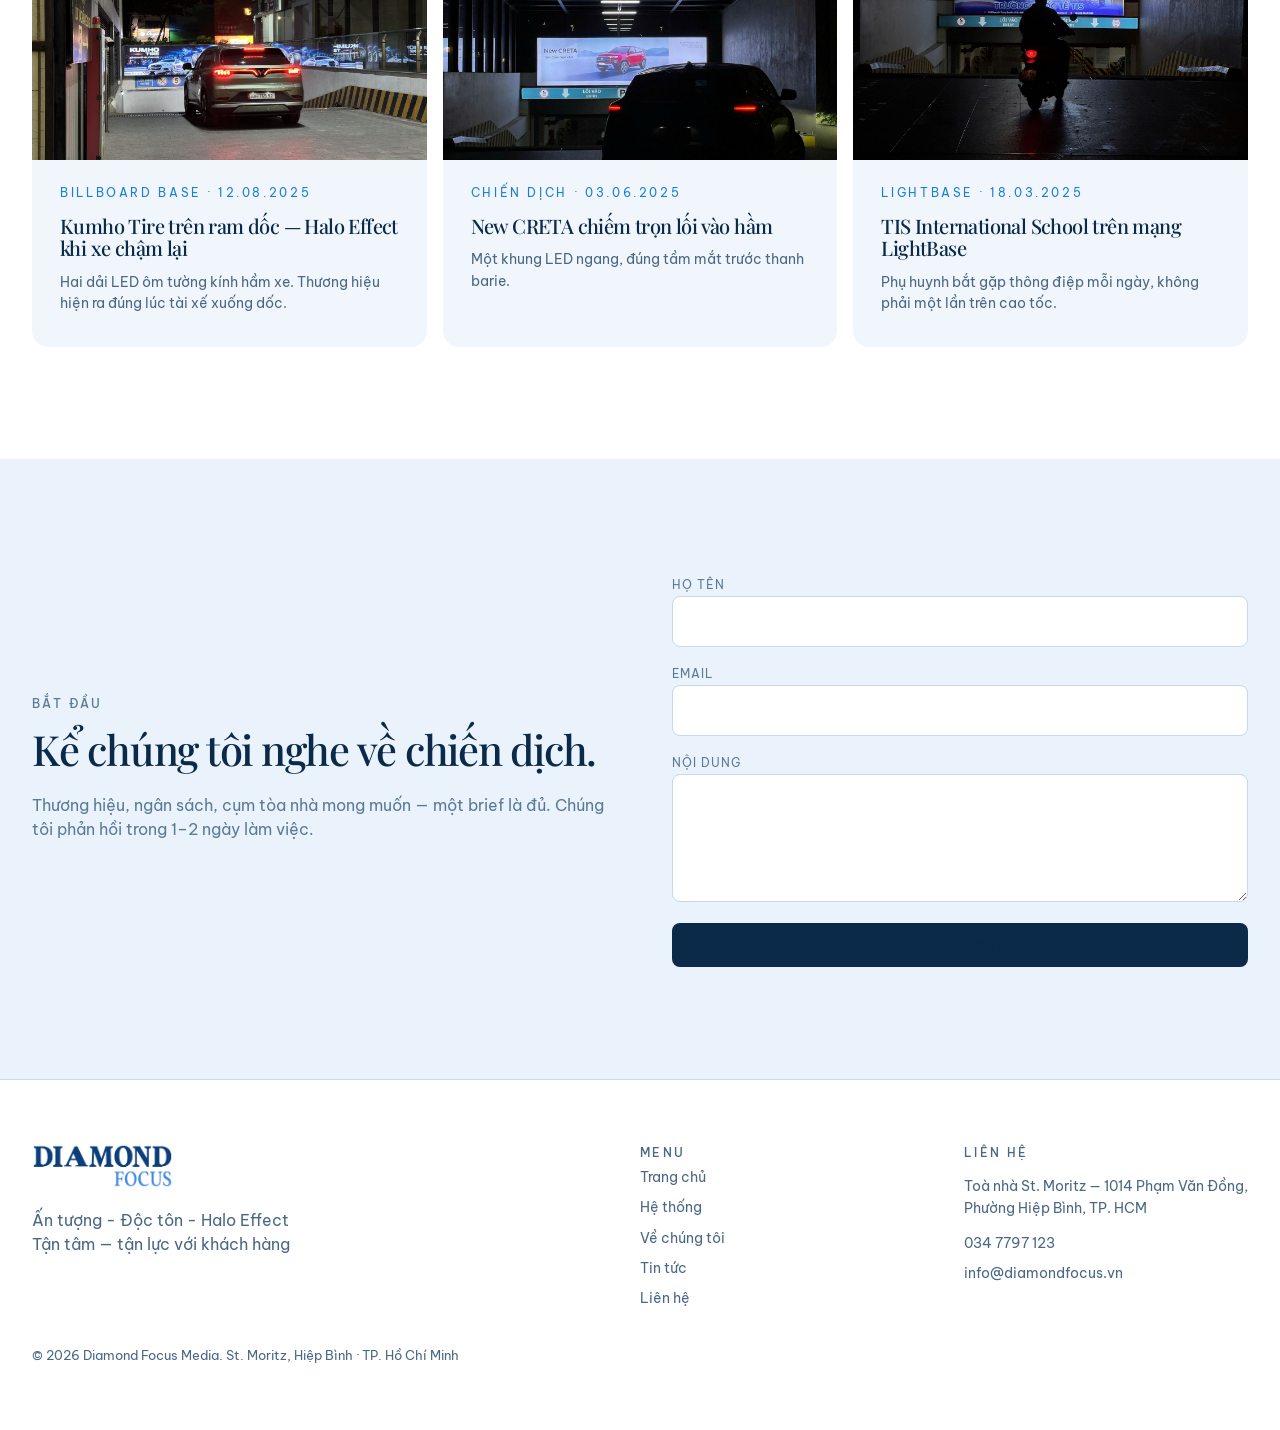
==== commit b477c4b9: "Add Loi the vuot troi section under He thong" ====
--- a/index.html
+++ b/index.html
@@ -80,6 +80,51 @@
             <p class="focus">Sảnh · Hành lang · Thang máy</p>
             <a class="btn btn-outline" href="he-thong.html#light-base">LightBase →</a>
           </div>
+        </article>
+      </div>
+    </div>
+  </section>
+  <section class="advantages" id="loi-the">
+    <img class="advantages-bg" src="images/kumho-artemis.jpg" alt="" />
+    <div class="advantages-veil"></div>
+    <div class="advantages-inner">
+      <p class="kicker" style="color:#fff;opacity:.8">Vì sao chọn chúng tôi</p>
+      <h2>Lợi thế vượt trội của hệ thống</h2>
+      <div class="advantages-map">
+        <article class="adv a1">
+          <span class="adv-ico" aria-hidden="true">
+            <svg viewBox="0 0 24 24" fill="none" stroke="currentColor" stroke-width="1.6"><path d="M12 21s7-5.4 7-11a7 7 0 1 0-14 0c0 5.6 7 11 7 11z"/><circle cx="12" cy="10" r="2.4"/></svg>
+          </span>
+          <h3>Tối ưu vị trí</h3>
+          <p>Ram dốc, barie, lối vào — đúng lúc tài xế chậm lại, đúng tầm mắt.</p>
+        </article>
+        <article class="adv a3">
+          <span class="adv-ico" aria-hidden="true">
+            <svg viewBox="0 0 24 24" fill="none" stroke="currentColor" stroke-width="1.6"><path d="M5 16 8 8l4 10 4-10 3 8"/><path d="M3 20h18"/><path d="M12 4 9.5 8h5L12 4z"/></svg>
+          </span>
+          <h3>Độc tôn thương hiệu</h3>
+          <p>Một khung hình. Một thương hiệu. Không chia sẻ ánh nhìn trong không gian tối.</p>
+        </article>
+        <article class="adv a4">
+          <span class="adv-ico" aria-hidden="true">
+            <svg viewBox="0 0 24 24" fill="none" stroke="currentColor" stroke-width="1.6"><polyline points="15 3 21 3 21 9"/><polyline points="9 21 3 21 3 15"/><line x1="21" y1="3" x2="14" y2="10"/><line x1="3" y1="21" x2="10" y2="14"/></svg>
+          </span>
+          <h3>Kích thước lớn nhất trong tòa nhà</h3>
+          <p>Màn LED khổ lớn chiếm trọn tầm nhìn — không thể bỏ qua khi xe xuống hầm.</p>
+        </article>
+        <article class="adv a2">
+          <span class="adv-ico" aria-hidden="true">
+            <svg viewBox="0 0 24 24" fill="none" stroke="currentColor" stroke-width="1.6"><circle cx="12" cy="12" r="9"/><path d="M14.5 9.5a2.5 2.5 0 0 0-5 0c0 2.5 5 1.5 5 4a2.5 2.5 0 0 1-5 0"/><line x1="12" y1="7" x2="12" y2="17"/></svg>
+          </span>
+          <h3>Tối ưu chi phí</h3>
+          <p>Một điểm chạm Halo Effect mạnh hơn hàng trăm biển rải trên đường lớn.</p>
+        </article>
+        <article class="adv a5">
+          <span class="adv-ico" aria-hidden="true">
+            <svg viewBox="0 0 24 24" fill="none" stroke="currentColor" stroke-width="1.6"><path d="M2 12s4-7 10-7 10 7 10 7-4 7-10 7S2 12 2 12z"/><circle cx="12" cy="12" r="3"/></svg>
+          </span>
+          <h3>Trực diện tầm mắt, lặp lại mỗi ngày</h3>
+          <p>Cư dân và tài xế gặp lại thương hiệu mỗi lần đổ xe — hào quang đi cả ngày.</p>
         </article>
       </div>
     </div>
--- a/css/site.css
+++ b/css/site.css
@@ -212,3 +212,55 @@
 .article { max-width: 48rem; margin: 0 auto; padding: 0 1.25rem 6rem; }
 .article img { border-radius: 1rem; margin: 2.5rem 0; width: 100%; aspect-ratio: 16/9; object-fit: cover; }
 .article .txt { color: var(--muted); white-space: pre-line; margin-top: 2rem; }
+
+.advantages {
+  position: relative; isolation: isolate; overflow: hidden; color: #fff;
+  min-height: 40rem;
+}
+.advantages-bg {
+  position: absolute; inset: 0; width: 100%; height: 100%; object-fit: cover; max-width: none;
+}
+.advantages-veil {
+  position: absolute; inset: 0;
+  background: linear-gradient(to bottom, rgba(8,24,44,.72), rgba(8,24,44,.82) 45%, rgba(8,24,44,.88));
+}
+.advantages-inner {
+  position: relative; width: min(72rem, calc(100% - 2.5rem)); margin: 0 auto;
+  padding: 5rem 0 5.5rem; text-align: center;
+}
+.advantages-inner h2 {
+  margin-top: 1rem; font-size: clamp(1.8rem, 4vw, 3rem);
+  text-transform: uppercase; color: #fff;
+}
+.advantages-map { display: grid; gap: 2.75rem; margin-top: 3.5rem; }
+.adv { display: flex; flex-direction: column; align-items: center; text-align: center; }
+.adv-ico {
+  width: 5.5rem; height: 5.5rem; border-radius: 999px;
+  border: 2px solid rgba(255,255,255,.92);
+  background: rgba(255,255,255,.1);
+  box-shadow: 0 0 36px rgba(26,127,212,.45);
+  display: grid; place-items: center;
+}
+.adv-ico svg { width: 2.6rem; height: 2.6rem; }
+.adv h3 {
+  margin-top: 1.15rem; max-width: 17rem;
+  font-family: var(--font); font-size: 1.15rem; font-weight: 600;
+  letter-spacing: .04em; text-transform: uppercase; color: #fff;
+}
+.adv p { margin-top: .5rem; max-width: 18rem; color: rgba(255,255,255,.8); font-size: 1rem; }
+@media (min-width: 768px) {
+  .advantages { min-height: 48rem; }
+  .advantages-map {
+    grid-template-columns: 1fr 1.1fr 1fr;
+    grid-template-rows: auto auto auto;
+    gap: 3.5rem 1.5rem;
+  }
+  .adv.a1 { grid-column: 1; grid-row: 1; }
+  .adv.a3 { grid-column: 3; grid-row: 1; }
+  .adv.a4 { grid-column: 2; grid-row: 2; }
+  .adv.a2 { grid-column: 1; grid-row: 3; }
+  .adv.a5 { grid-column: 3; grid-row: 3; }
+  .adv-ico { width: 6rem; height: 6rem; }
+  .adv-ico svg { width: 3rem; height: 3rem; }
+  .adv h3 { font-size: 1.25rem; }
+}
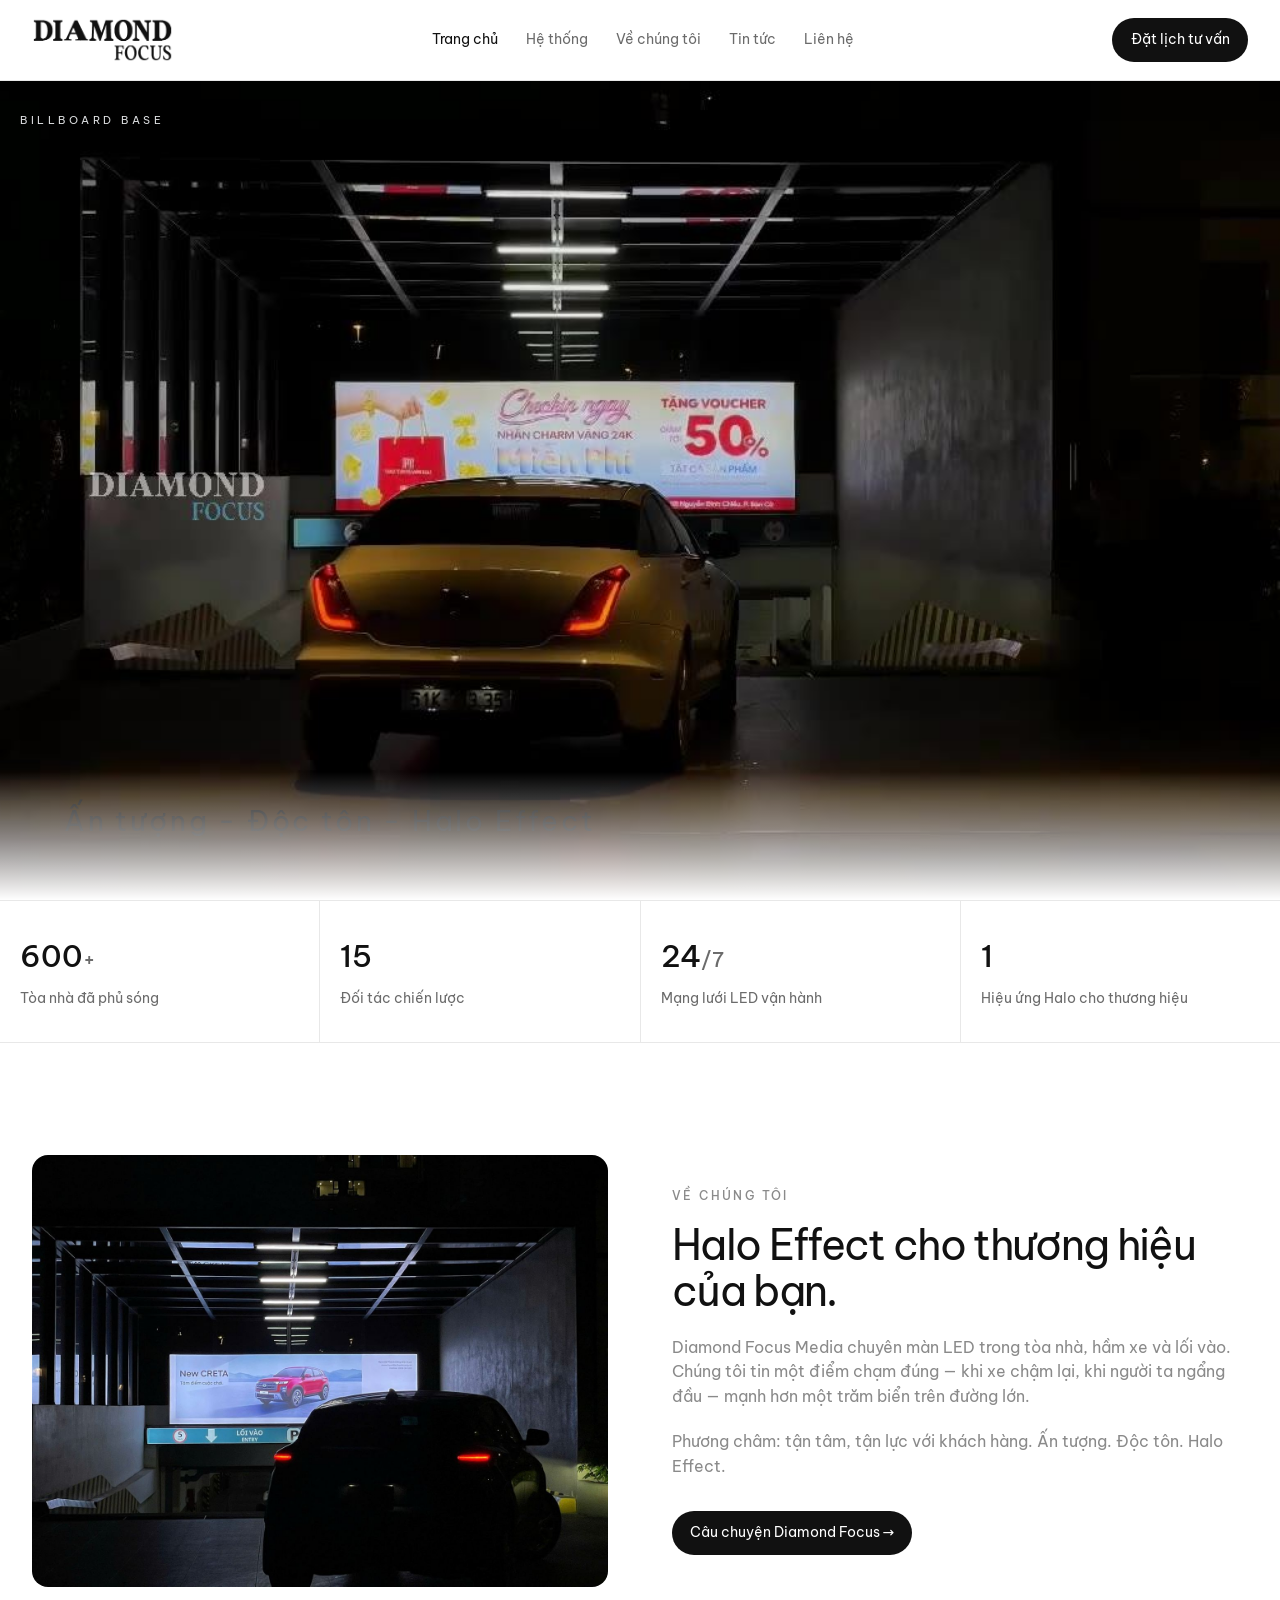
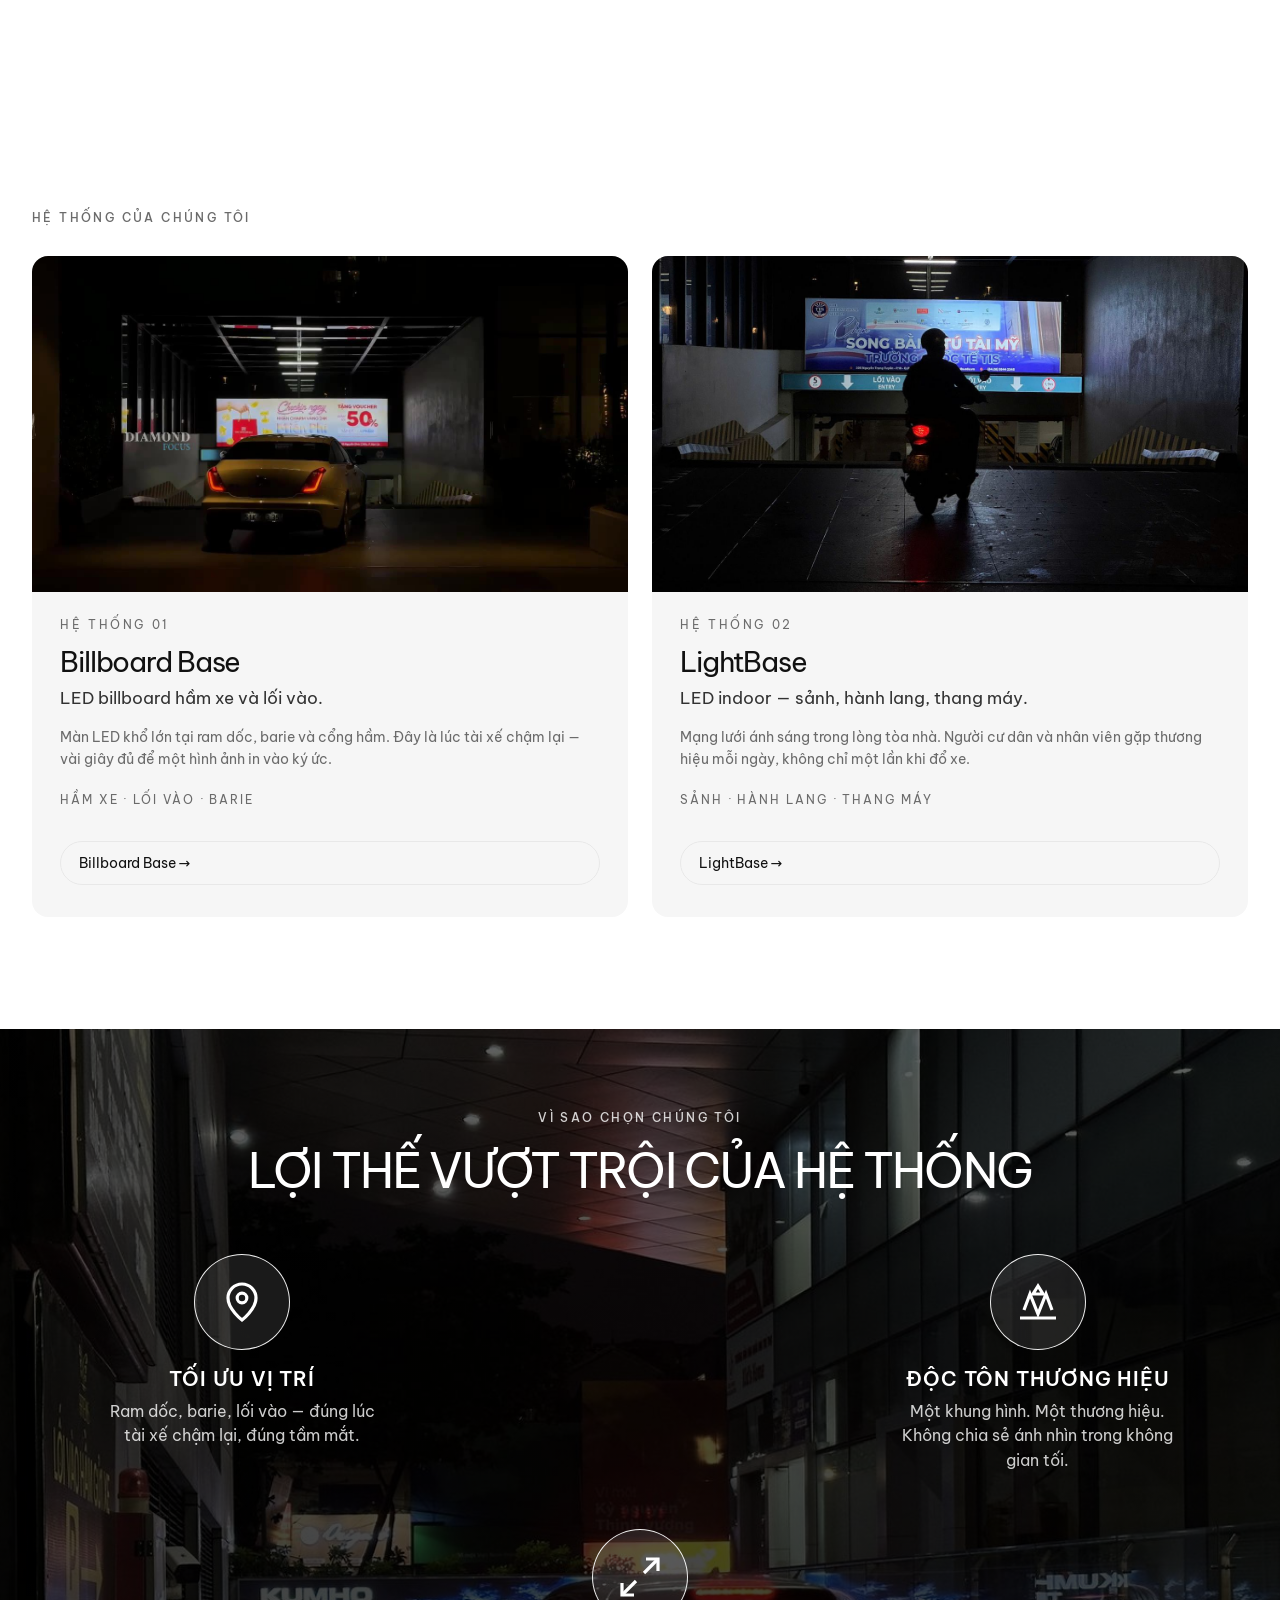
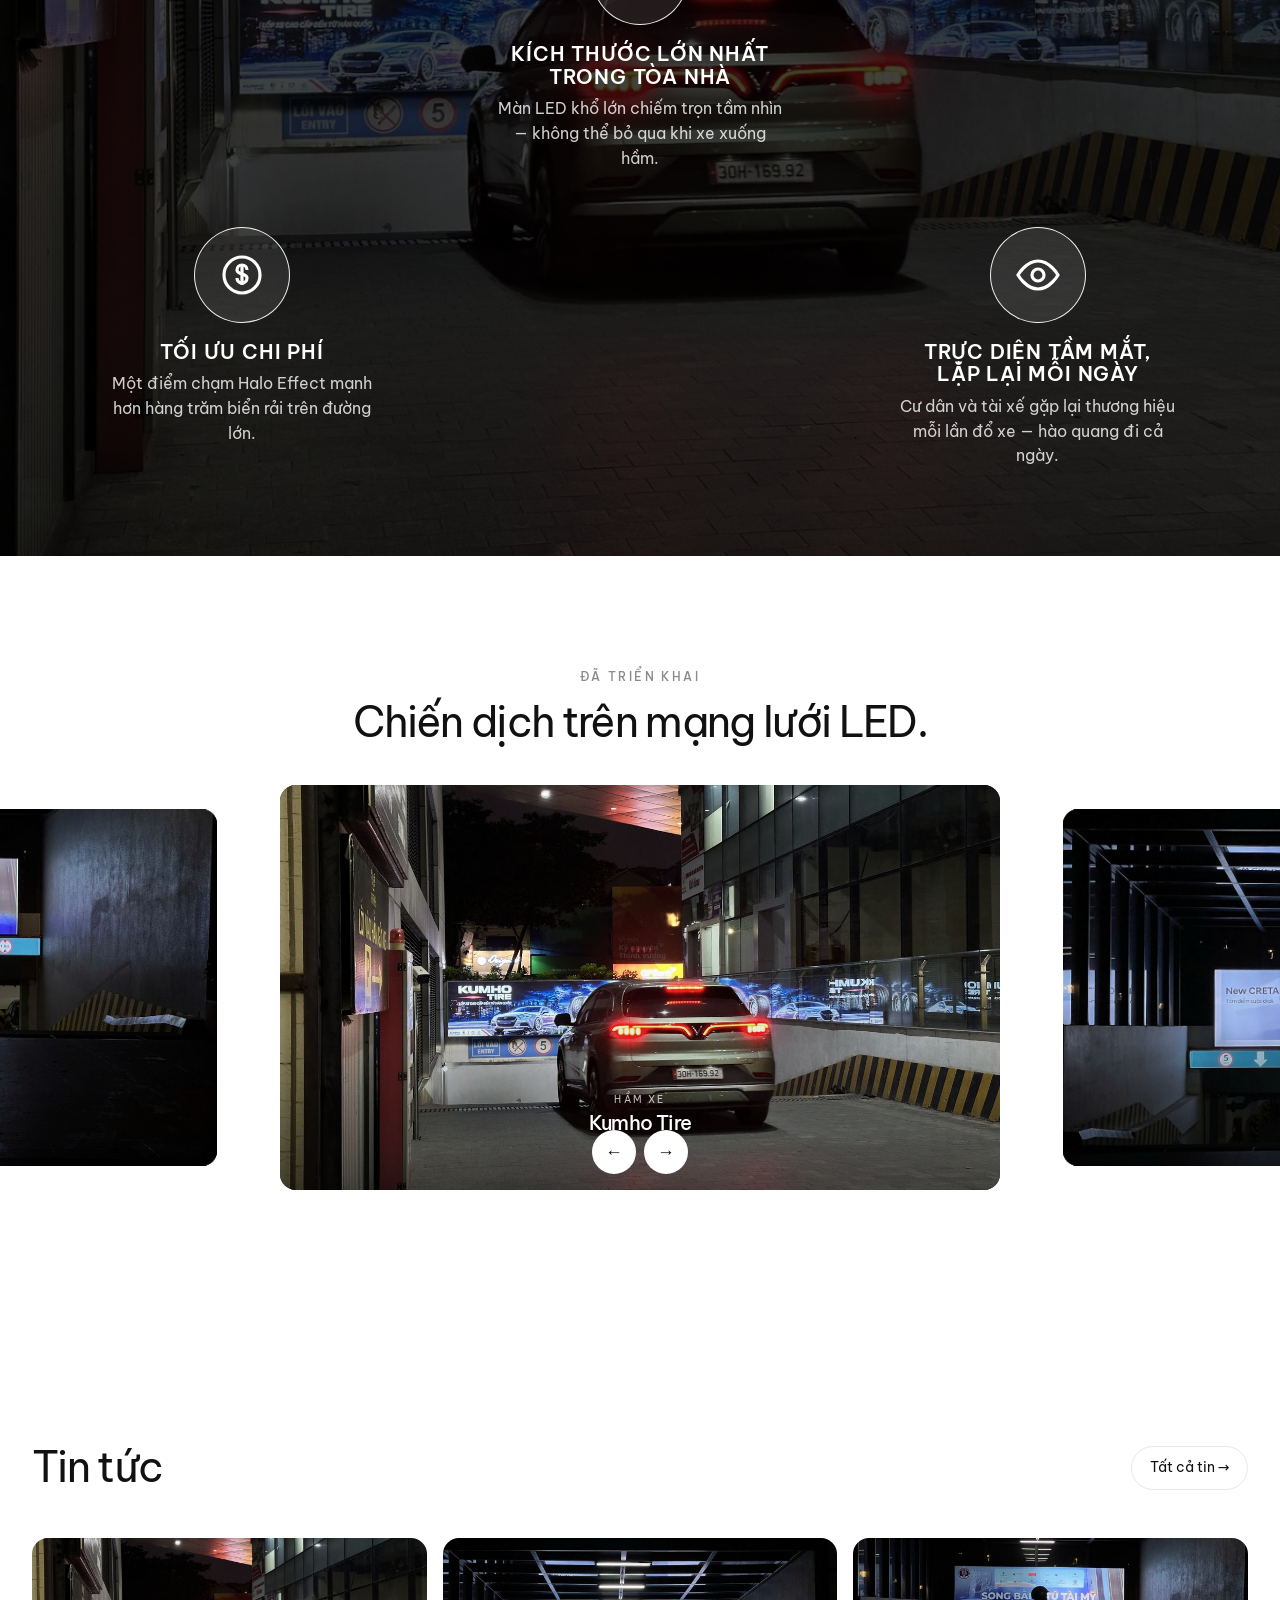
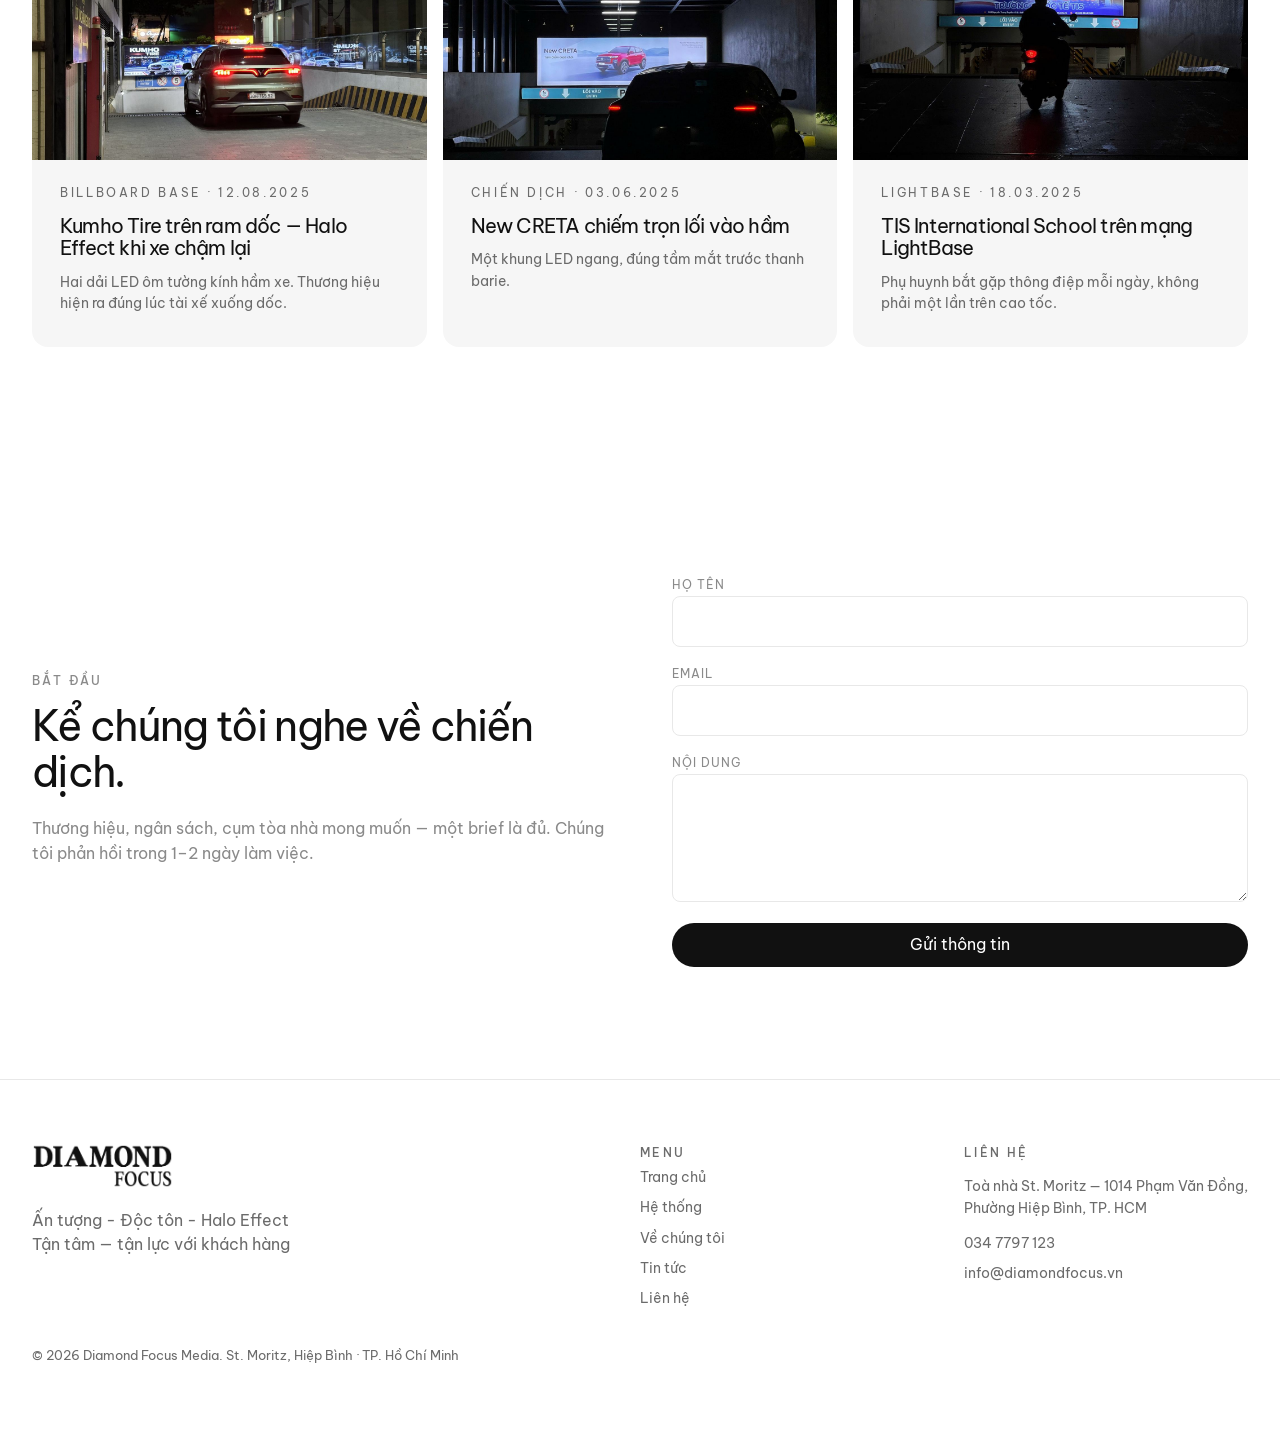
==== commit 38110bb4: "Volvo-like white and black luxury theme" ====
--- a/index.html
+++ b/index.html
@@ -8,7 +8,7 @@
   <link rel="icon" href="images/logo.png" />
   <link rel="preconnect" href="https://fonts.googleapis.com" />
   <link rel="preconnect" href="https://fonts.gstatic.com" crossorigin />
-  <link href="https://fonts.googleapis.com/css2?family=Be+Vietnam+Pro:ital,wght@0,400;0,500;0,600;1,400&family=Playfair+Display:ital,wght@0,500;0,600;1,500&display=swap" rel="stylesheet" />
+  <link href="https://fonts.googleapis.com/css2?family=Be+Vietnam+Pro:ital,wght@0,300;0,400;0,500;0,600;1,400&display=swap" rel="stylesheet" />
   <link rel="stylesheet" href="css/site.css" />
 </head>
 <body>
--- a/css/site.css
+++ b/css/site.css
@@ -1,17 +1,17 @@
 :root {
   --bg: #ffffff;
-  --elevated: #f0f6fc;
-  --paper: #eaf3fb;
-  --paper-muted: #dcecf8;
-  --fg: #0b2a4a;
-  --ink: #0b2a4a;
-  --muted: #4a6785;
-  --subtle: #5b7a98;
-  --accent: #1a7fd4;
-  --line: #c8dcea;
-  --paper-line: #c5d8ec;
+  --elevated: #f6f6f6;
+  --paper: #ffffff;
+  --paper-muted: #f4f4f4;
+  --fg: #111111;
+  --ink: #111111;
+  --muted: #6b6b6b;
+  --subtle: #8a8a8a;
+  --accent: #111111;
+  --line: #e8e8e8;
+  --paper-line: #e8e8e8;
   --font: "Be Vietnam Pro", "Segoe UI", system-ui, sans-serif;
-  --display: "Playfair Display", "Times New Roman", serif;
+  --display: "Be Vietnam Pro", "Segoe UI", system-ui, sans-serif;
   --ease: cubic-bezier(0.22, 1, 0.36, 1);
 }
 * { box-sizing: border-box; }
@@ -29,9 +29,9 @@
 a { color: inherit; text-decoration: none; }
 h1, h2, h3 {
   font-family: var(--display);
-  letter-spacing: -0.03em;
+  letter-spacing: -0.04em;
   line-height: 1.12;
-  font-weight: 500;
+  font-weight: 400;
   margin: 0;
 }
 p { margin: 0; }
@@ -40,23 +40,13 @@
 
 header {
   position: fixed; inset: 0 0 auto; z-index: 50;
-  transition: background .2s var(--ease), box-shadow .2s var(--ease);
-}
-header.solid {
-  background: rgba(255,255,255,.92);
+  background: #fff;
   box-shadow: 0 1px 0 0 var(--line);
-  backdrop-filter: blur(12px);
-}
-header:not(.solid) nav.desk a,
-header:not(.solid) .cta,
-header:not(.solid) .menu-btn { color: rgba(255,255,255,.88); }
-header:not(.solid) nav.desk a:hover,
-header:not(.solid) nav.desk a.active { color: #fff; }
-.logo-dark { display: none; }
-header.solid .logo-light, footer .logo-light { display: none; }
-header.solid .logo-dark, footer .logo-dark { display: block; }
-header:not(.solid) .logo-light { display: block; }
-header:not(.solid) .logo-dark { display: none; }
+}
+.logo-light { display: none; }
+.logo-dark { display: block; }
+footer .logo-light { display: none; }
+footer .logo-dark { display: block; }
 .bar { display: flex; align-items: center; justify-content: space-between; gap: 1rem; height: 4rem; }
 @media (min-width: 768px) { .bar { height: 5rem; } }
 .logo { height: 2.25rem; width: auto; }
@@ -66,12 +56,12 @@
 nav.desk a { font-size: .875rem; color: var(--muted); min-height: 2.75rem; display: inline-flex; align-items: center; }
 nav.desk a:hover, nav.desk a.active { color: var(--fg); }
 .cta {
-  display: none; min-height: 2.75rem; padding: 0 1rem; border: 1px solid var(--accent);
-  border-radius: .5rem; font-size: .875rem; align-items: center; gap: .4rem;
-  background: var(--accent); color: #fff;
+  display: none; min-height: 2.75rem; padding: 0 1.15rem; border: 0;
+  border-radius: 999px; font-size: .875rem; align-items: center; gap: .4rem;
+  background: var(--ink); color: #fff;
 }
 @media (min-width: 860px) { .cta { display: inline-flex; } }
-.cta:hover { filter: brightness(1.08); color: #fff; }
+.cta:hover { opacity: .88; color: #fff; }
 .menu-btn {
   width: 2.75rem; height: 2.75rem; border: 0; background: transparent; color: var(--fg);
   display: grid; place-items: center; font-size: 1.4rem;
@@ -111,7 +101,7 @@
 @media (min-width: 768px) { .stats { grid-template-columns: repeat(4, 1fr); } }
 .stat { background: var(--bg); padding: 2rem 1.25rem; }
 .stat b { font-family: var(--display); font-size: 1.9rem; font-weight: 500; }
-.stat b span { color: var(--accent); font-size: 1.25rem; }
+.stat b span { color: var(--muted); font-size: 1.25rem; }
 .stat p { margin-top: .5rem; color: var(--muted); font-size: .875rem; }
 
 .paper { background: var(--paper); color: var(--ink); }
@@ -128,9 +118,9 @@
   display: inline-flex; align-items: center; gap: .4rem; min-height: 2.75rem; margin-top: 2rem;
   padding: 0 1.1rem; border-radius: .5rem; font-size: .875rem;
 }
-.btn-ink { background: var(--accent); color: #fff; }
-.btn-outline { border: 1px solid var(--line); }
-.btn-outline-ink { border: 1px solid var(--paper-line); }
+.btn-ink { background: var(--ink); color: #fff; border-radius: 999px; }
+.btn-outline { border: 1px solid var(--line); border-radius: 999px; }
+.btn-outline-ink { border: 1px solid var(--paper-line); border-radius: 999px; }
 
 .grid2 { display: grid; gap: 1rem; margin-top: 2rem; }
 @media (min-width: 768px) { .grid2 { grid-template-columns: 1fr 1fr; gap: 1.5rem; } }
@@ -138,13 +128,13 @@
 .card.light { background: var(--paper-muted); color: var(--ink); }
 .card img { aspect-ratio: 16/9; object-fit: cover; width: 100%; }
 .card .body { padding: 1.5rem 1.75rem 2rem; display: flex; flex-direction: column; flex: 1; }
-.card .tag { font-size: .75rem; letter-spacing: .22em; text-transform: uppercase; color: var(--accent); }
+.card .tag { font-size: .75rem; letter-spacing: .22em; text-transform: uppercase; color: var(--muted); }
 .card.light .tag { color: var(--subtle); }
 .card h3 { margin-top: .75rem; font-size: 1.75rem; }
 .card .tl { margin-top: .5rem; font-family: var(--display); font-size: 1.05rem; opacity: .85; }
 .card .txt { margin-top: 1rem; font-size: .875rem; color: var(--muted); }
 .card.light .txt { color: var(--subtle); }
-.card .focus { margin-top: 1.25rem; font-size: .75rem; letter-spacing: .16em; text-transform: uppercase; color: var(--accent); }
+.card .focus { margin-top: 1.25rem; font-size: .75rem; letter-spacing: .16em; text-transform: uppercase; color: var(--muted); }
 .head-row { display: flex; flex-direction: column; gap: 1rem; }
 @media (min-width: 768px) { .head-row { flex-direction: row; align-items: flex-end; justify-content: space-between; } }
 
@@ -157,7 +147,7 @@
 }
 .carousel-strip .card-slide {
   position: relative; flex: 0 0 auto; width: min(62vw, 720px);
-  border-radius: 1rem; overflow: hidden; background: #0b2a4a;
+  border-radius: 1rem; overflow: hidden; background: #111;
   transform-origin: center;
 }
 .carousel-strip .card-slide img { width: 100%; aspect-ratio: 16/9; object-fit: cover; display: block; }
@@ -180,7 +170,7 @@
 }
 .carousel-nav button {
   width: 2.75rem; height: 2.75rem; border: 0; border-radius: 999px;
-  background: #fff; color: #0b2a4a; font-size: 1.1rem; cursor: pointer;
+  background: #fff; color: #111; font-size: 1.1rem; cursor: pointer;
 }
 
 .news3 { display: grid; gap: 1rem; margin-top: 3rem; }
@@ -197,7 +187,7 @@
 }
 textarea { min-height: 8rem; resize: vertical; }
 button[type=submit] {
-  border: 0; background: var(--ink); color: var(--fg); min-height: 2.75rem; border-radius: .5rem; font: inherit;
+  border: 0; background: var(--ink); color: #fff; min-height: 2.75rem; border-radius: 999px; font: inherit;
 }
 
 footer { border-top: 1px solid var(--line); padding: 4rem 0; }
@@ -222,7 +212,7 @@
 }
 .advantages-veil {
   position: absolute; inset: 0;
-  background: linear-gradient(to bottom, rgba(8,24,44,.72), rgba(8,24,44,.82) 45%, rgba(8,24,44,.88));
+  background: linear-gradient(to bottom, rgba(0,0,0,.62), rgba(0,0,0,.72) 45%, rgba(0,0,0,.82));
 }
 .advantages-inner {
   position: relative; width: min(72rem, calc(100% - 2.5rem)); margin: 0 auto;
@@ -236,9 +226,8 @@
 .adv { display: flex; flex-direction: column; align-items: center; text-align: center; }
 .adv-ico {
   width: 5.5rem; height: 5.5rem; border-radius: 999px;
-  border: 2px solid rgba(255,255,255,.92);
+  border: 1px solid rgba(255,255,255,.92);
   background: rgba(255,255,255,.1);
-  box-shadow: 0 0 36px rgba(26,127,212,.45);
   display: grid; place-items: center;
 }
 .adv-ico svg { width: 2.6rem; height: 2.6rem; }
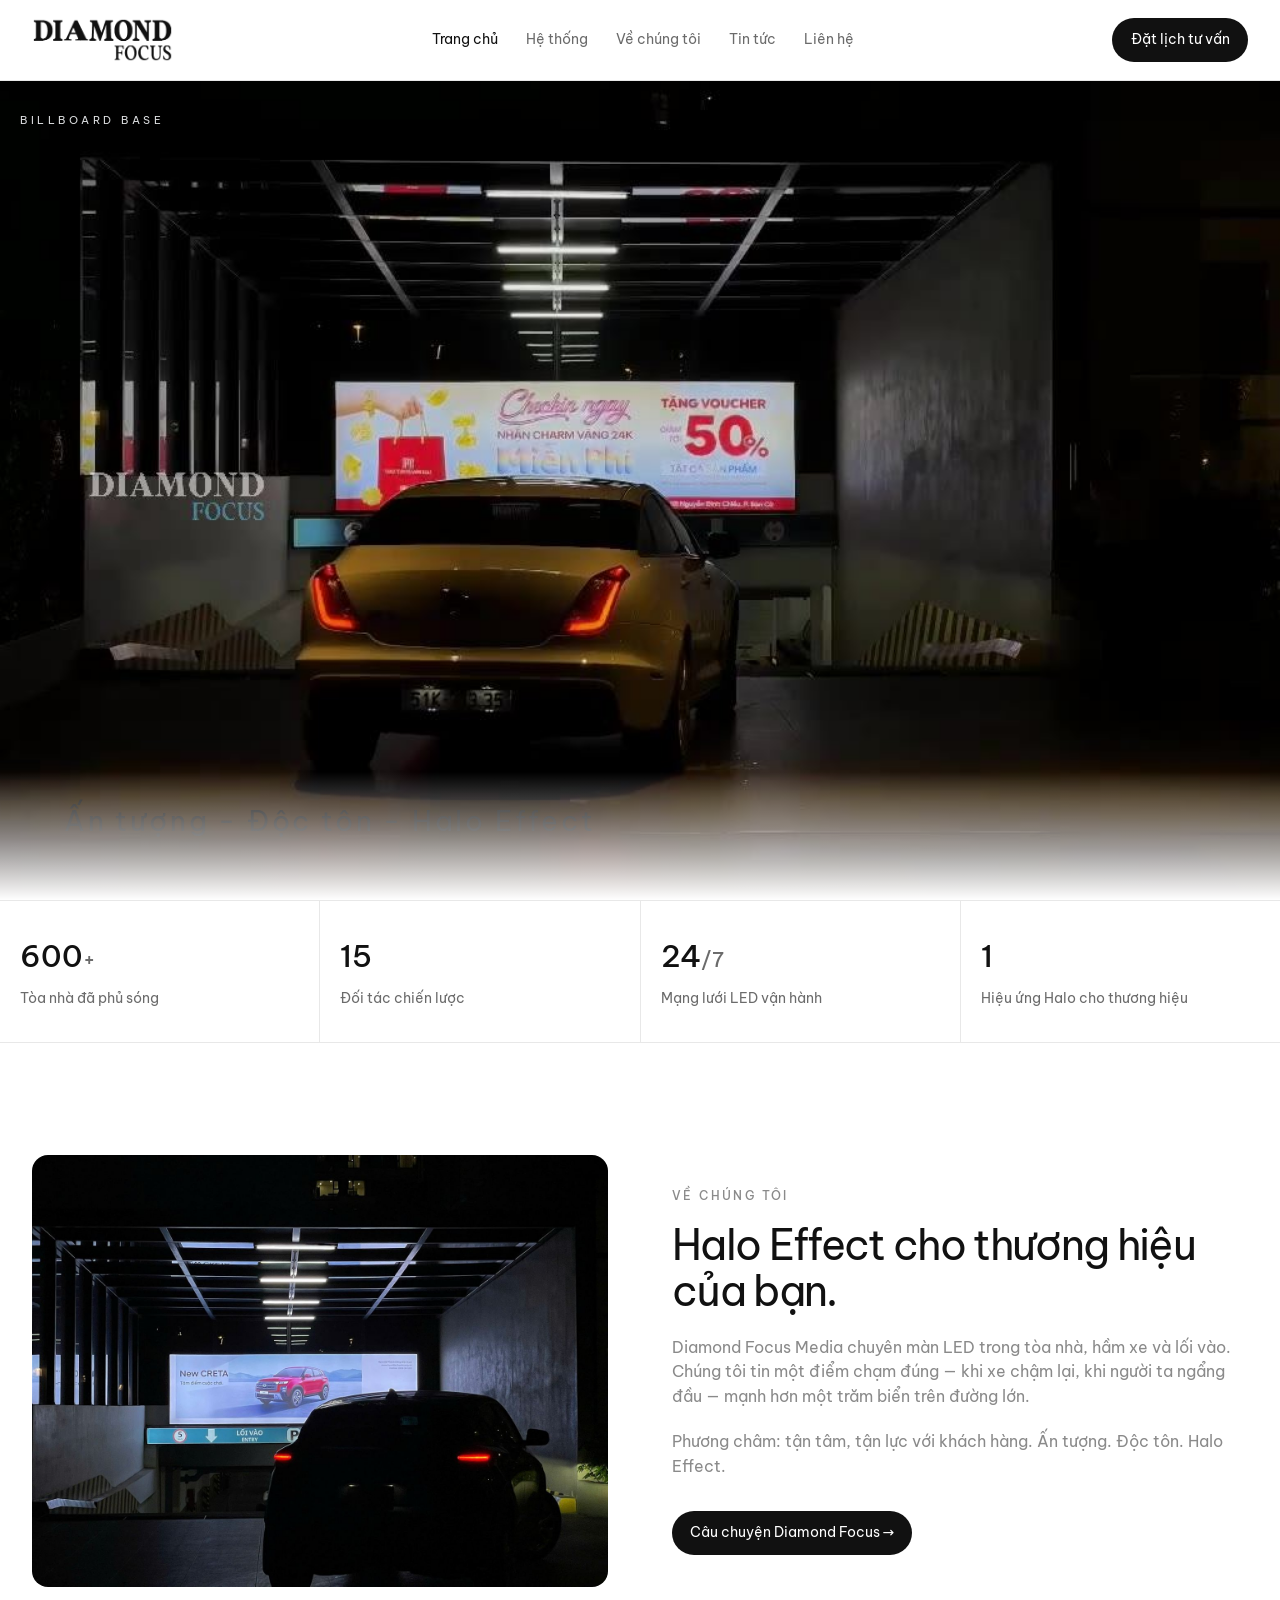
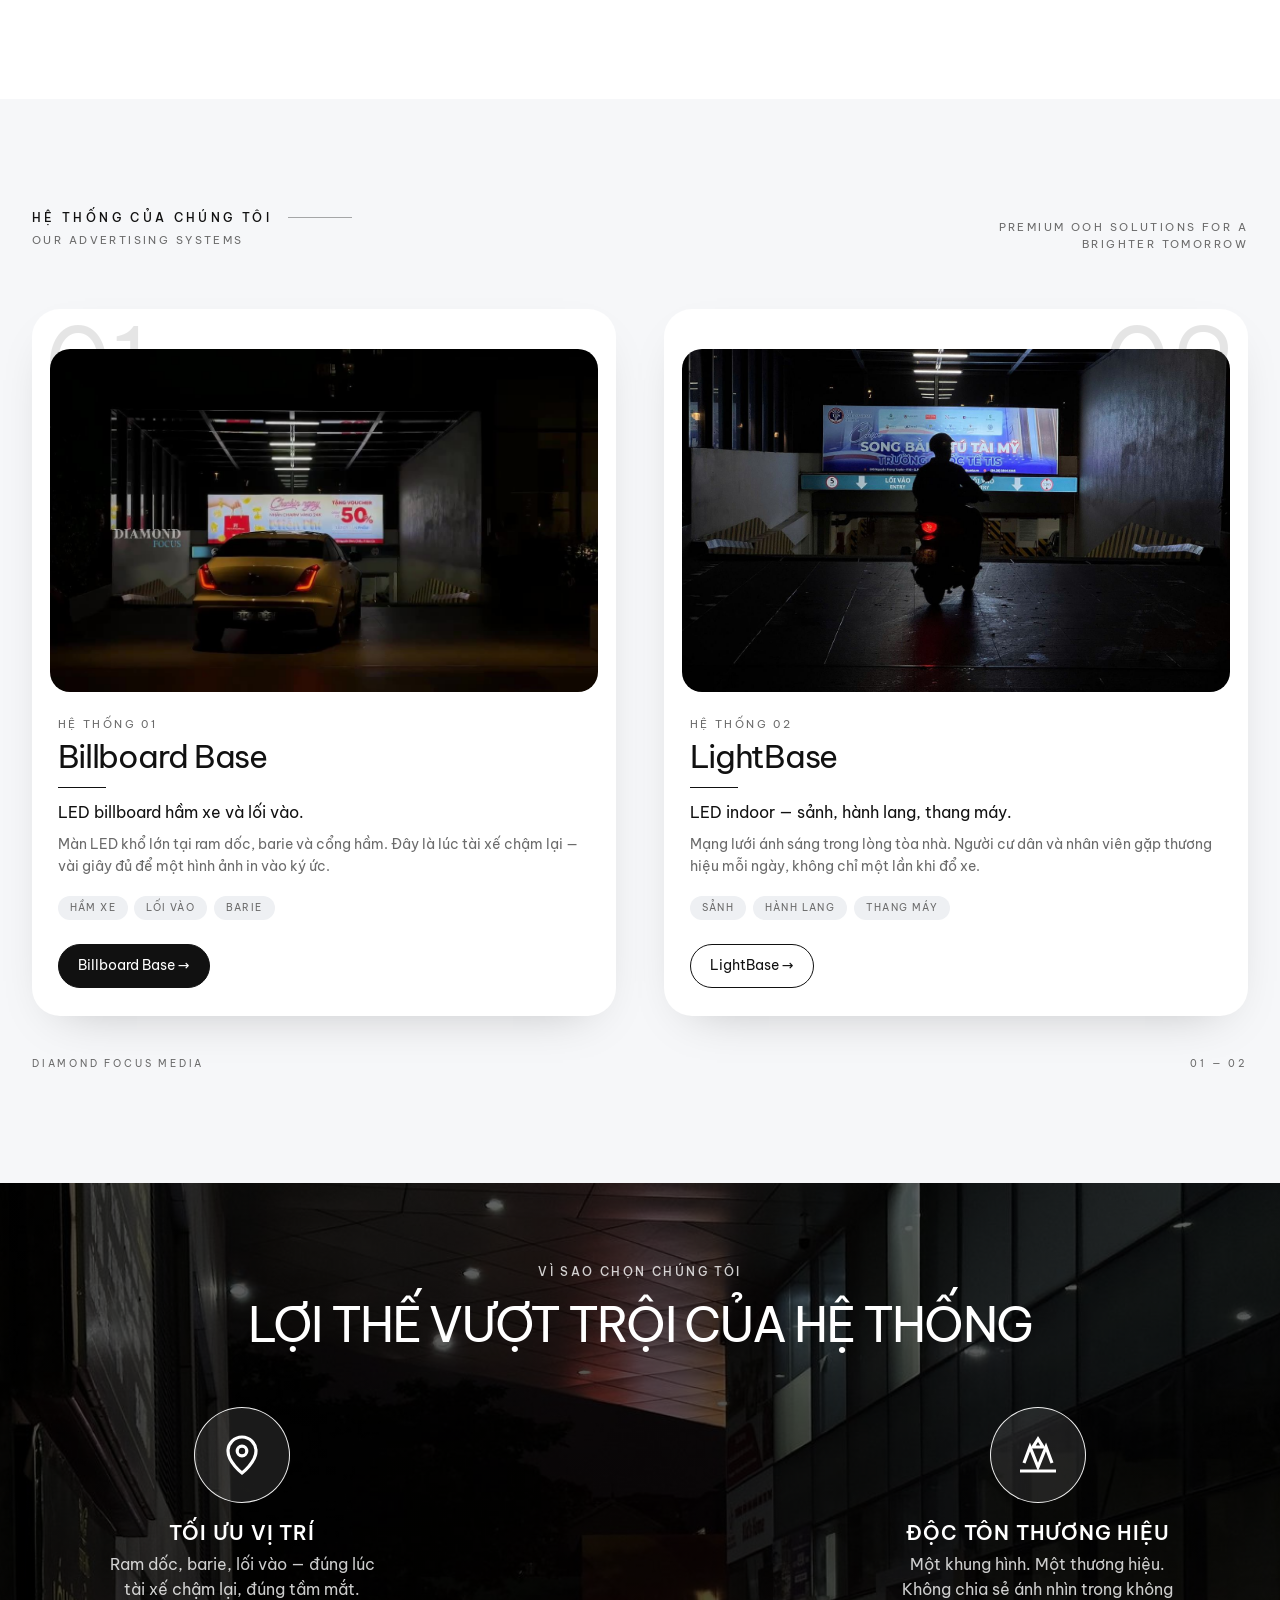
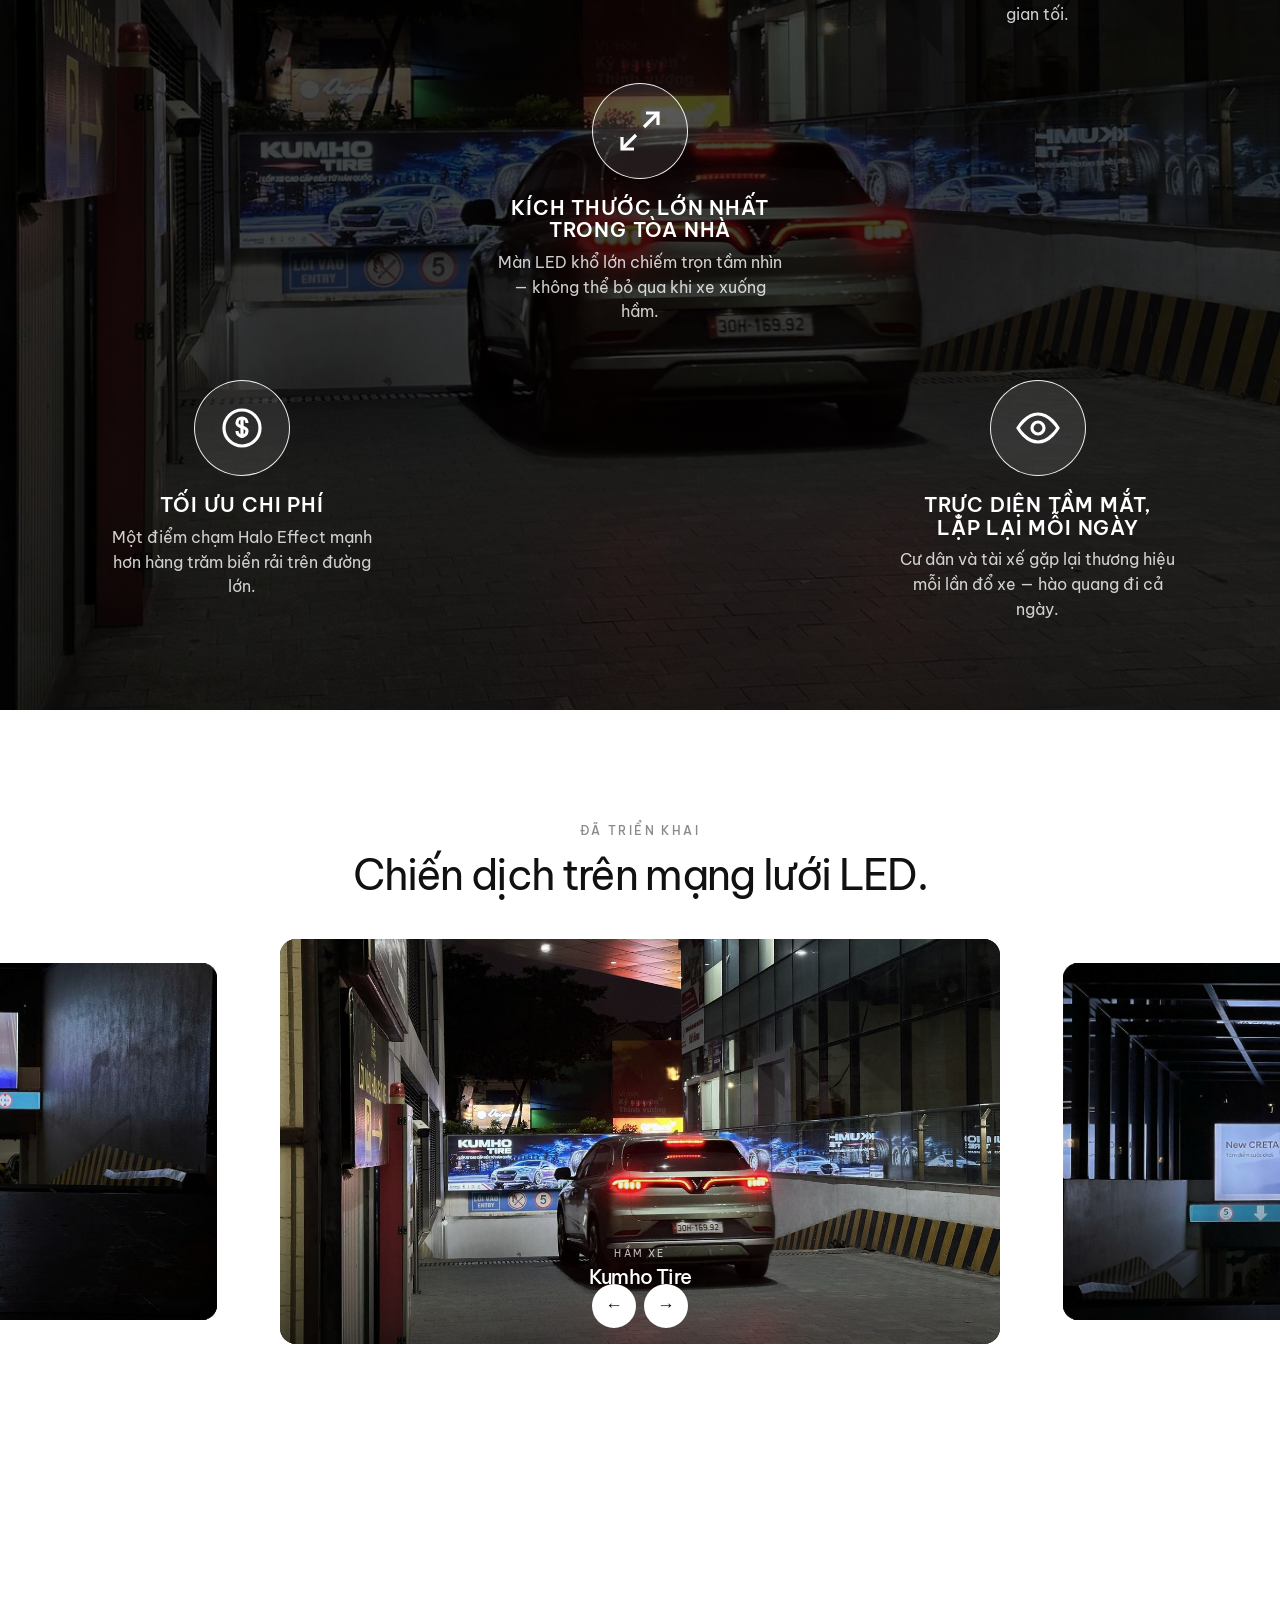
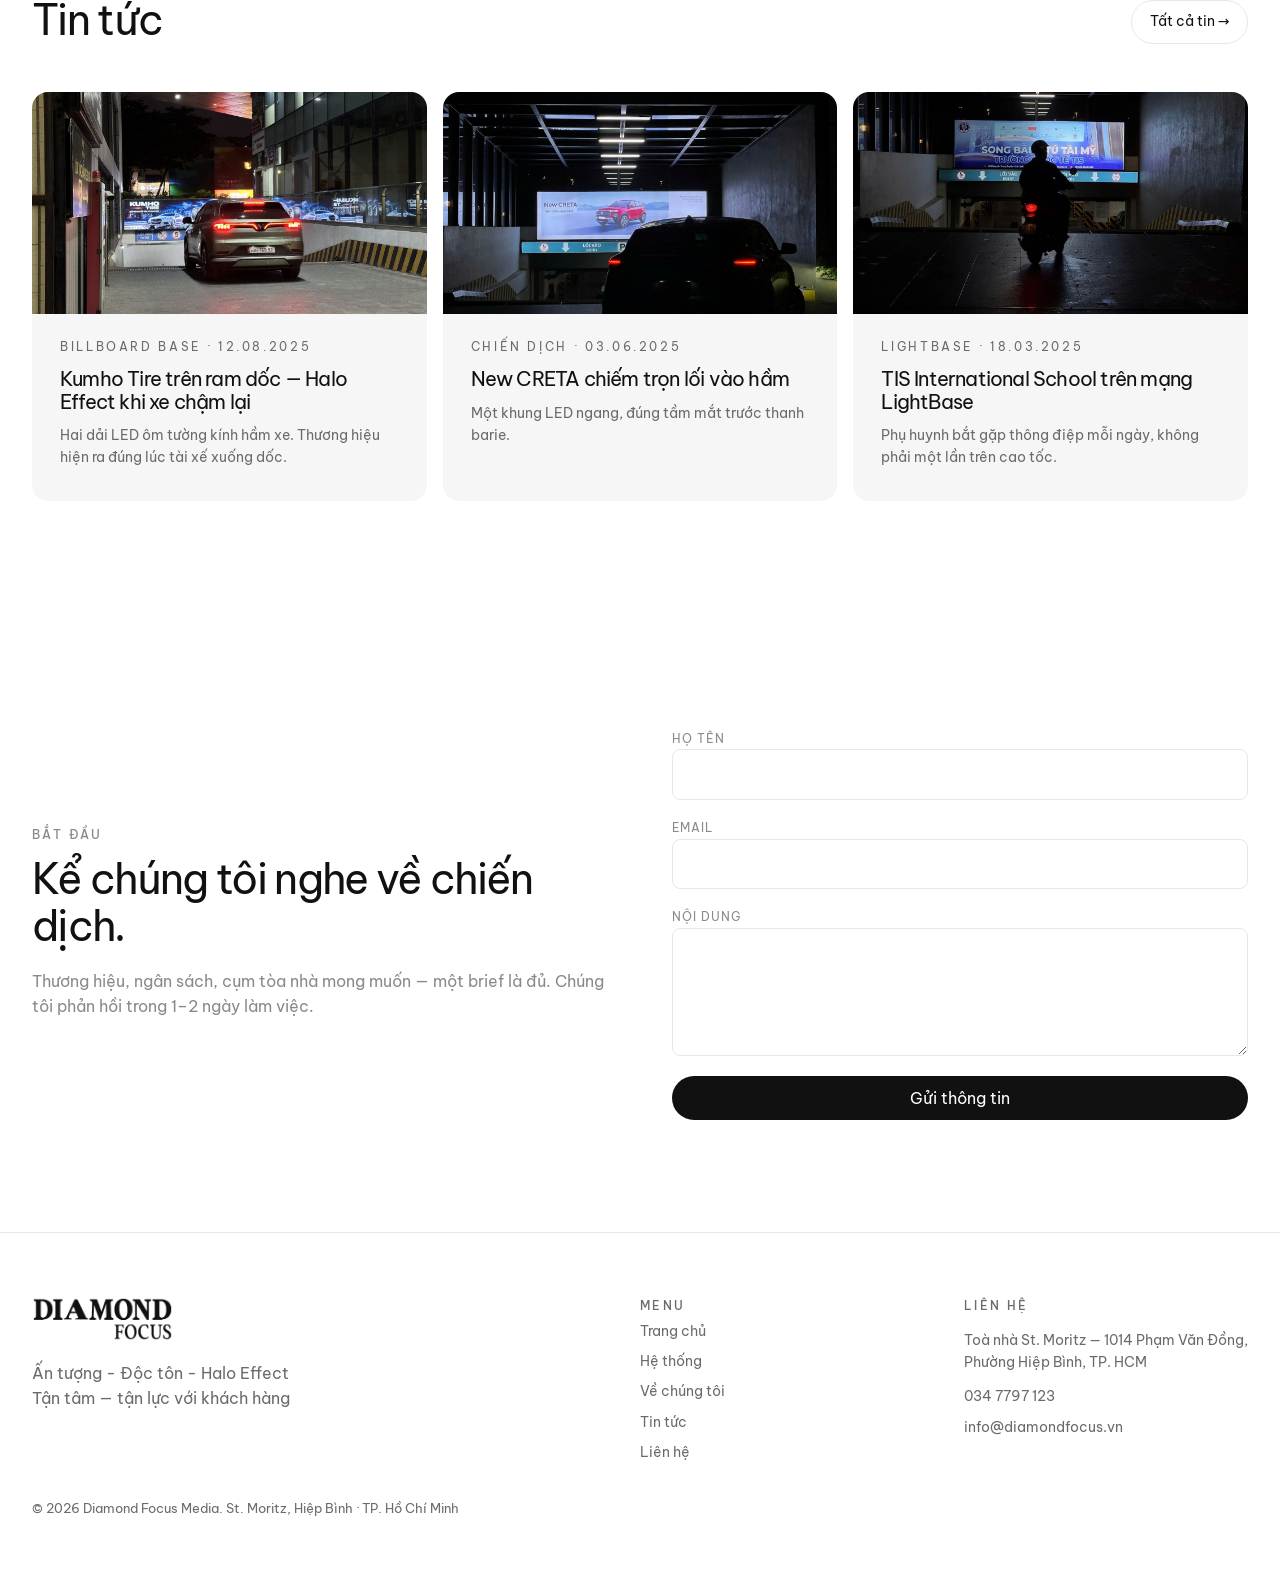
==== commit 03c04036: "Restyle He thong section as dual premium cards with hover CTAs" ====
--- a/index.html
+++ b/index.html
@@ -55,33 +55,40 @@
       </div>
     </div>
   </section>
-  <section class="section" id="he-thong">
+  <section class="systems-showcase" id="he-thong">
     <div class="wrap">
-      <h2 class="kicker light">Hệ thống của chúng tôi</h2>
-      <div class="grid2">
-        <article class="card">
+      <div class="sys-head">
+        <div>
+          <h2>Hệ thống của chúng tôi <span class="rule"></span></h2>
+          <p class="sys-sub">Our advertising systems</p>
+        </div>
+        <p class="sys-aside">Premium OOH solutions for a brighter tomorrow</p>
+      </div>
+      <div class="sys-cards">
+        <article class="sys-card" id="billboard-base">
+          <span class="sys-num" aria-hidden="true">01</span>
           <img src="images/hero-poster.jpg" alt="Billboard Base" />
-          <div class="body">
-            <p class="tag">Hệ thống 01</p>
-            <h3>Billboard Base</h3>
-            <p class="tl">LED billboard hầm xe và lối vào.</p>
-            <p class="txt">Màn LED khổ lớn tại ram dốc, barie và cổng hầm. Đây là lúc tài xế chậm lại — vài giây đủ để một hình ảnh in vào ký ức.</p>
-            <p class="focus">Hầm xe · Lối vào · Barie</p>
-            <a class="btn btn-outline" href="he-thong.html#billboard-base">Billboard Base →</a>
-          </div>
-        </article>
-        <article class="card">
+          <p class="tag">Hệ thống 01</p>
+          <h3>Billboard Base</h3>
+          <span class="sys-line"></span>
+          <p class="tl">LED billboard hầm xe và lối vào.</p>
+          <p class="txt">Màn LED khổ lớn tại ram dốc, barie và cổng hầm. Đây là lúc tài xế chậm lại — vài giây đủ để một hình ảnh in vào ký ức.</p>
+          <div class="pills"><span>Hầm xe</span><span>Lối vào</span><span>Barie</span></div>
+          <a class="sys-btn filled" href="he-thong.html#billboard-base">Billboard Base →</a>
+        </article>
+        <article class="sys-card alt" id="light-base">
+          <span class="sys-num right" aria-hidden="true">02</span>
           <img src="images/tis-school.jpg" alt="LightBase" />
-          <div class="body">
-            <p class="tag">Hệ thống 02</p>
-            <h3>LightBase</h3>
-            <p class="tl">LED indoor — sảnh, hành lang, thang máy.</p>
-            <p class="txt">Mạng lưới ánh sáng trong lòng tòa nhà. Người cư dân và nhân viên gặp thương hiệu mỗi ngày, không chỉ một lần khi đổ xe.</p>
-            <p class="focus">Sảnh · Hành lang · Thang máy</p>
-            <a class="btn btn-outline" href="he-thong.html#light-base">LightBase →</a>
-          </div>
-        </article>
-      </div>
+          <p class="tag">Hệ thống 02</p>
+          <h3>LightBase</h3>
+          <span class="sys-line"></span>
+          <p class="tl">LED indoor — sảnh, hành lang, thang máy.</p>
+          <p class="txt">Mạng lưới ánh sáng trong lòng tòa nhà. Người cư dân và nhân viên gặp thương hiệu mỗi ngày, không chỉ một lần khi đổ xe.</p>
+          <div class="pills"><span>Sảnh</span><span>Hành lang</span><span>Thang máy</span></div>
+          <a class="sys-btn outline" href="he-thong.html#light-base">LightBase →</a>
+        </article>
+      </div>
+      <div class="sys-foot"><span>Diamond Focus Media</span><span>01 — 02</span></div>
     </div>
   </section>
   <section class="advantages" id="loi-the">
--- a/css/site.css
+++ b/css/site.css
@@ -203,6 +203,62 @@
 .article img { border-radius: 1rem; margin: 2.5rem 0; width: 100%; aspect-ratio: 16/9; object-fit: cover; }
 .article .txt { color: var(--muted); white-space: pre-line; margin-top: 2rem; }
 
+.systems-showcase {
+  position: relative; overflow: hidden; background: #f6f7f9; padding: 5rem 0;
+}
+@media (min-width: 768px) { .systems-showcase { padding: 7rem 0; } }
+.sys-head { display: flex; flex-direction: column; gap: 1.5rem; }
+@media (min-width: 768px) {
+  .sys-head { flex-direction: row; justify-content: space-between; align-items: flex-start; }
+}
+.sys-head h2 {
+  font-family: var(--font); font-size: .75rem; letter-spacing: .28em;
+  text-transform: uppercase; font-weight: 500; display: flex; align-items: center; gap: 1rem;
+}
+.sys-head .rule { display: inline-block; width: 4rem; height: 1px; background: rgba(17,17,17,.35); }
+.sys-sub, .sys-aside {
+  margin-top: .5rem; font-size: 11px; letter-spacing: .22em; text-transform: uppercase; color: var(--muted);
+}
+@media (min-width: 768px) { .sys-aside { text-align: right; max-width: 16rem; } }
+.sys-cards { display: grid; gap: 2.5rem; margin-top: 2.5rem; }
+@media (min-width: 768px) { .sys-cards { grid-template-columns: 1fr 1fr; gap: 3rem; margin-top: 3.5rem; } }
+.sys-card {
+  position: relative; background: #fff; border-radius: 1.75rem;
+  padding: 2.5rem 1.1rem 1.75rem; box-shadow: 0 18px 50px -28px rgba(0,0,0,.28);
+}
+.sys-num {
+  position: absolute; top: .25rem; left: .75rem;
+  font-size: 6.5rem; font-weight: 300; line-height: 1; color: rgba(0,0,0,.1); pointer-events: none;
+}
+.sys-num.right { left: auto; right: .75rem; }
+.sys-card img { position: relative; z-index: 1; width: 100%; aspect-ratio: 16/10; object-fit: cover; border-radius: 1.25rem; }
+.sys-card .tag {
+  margin: 1.5rem 0 0 .5rem; font-size: 11px; letter-spacing: .22em; text-transform: uppercase; color: var(--muted);
+  font-family: var(--font);
+}
+.sys-card h3 { margin: .4rem .5rem 0; font-size: 2rem; font-weight: 400; }
+.sys-line { display: block; width: 3rem; height: 1px; background: #111; margin: .75rem 0 0 .5rem; }
+.sys-card .tl { margin: .75rem .5rem 0; color: var(--fg); }
+.sys-card .txt { margin: .5rem .5rem 0; color: var(--muted); font-size: .9rem; }
+.pills { display: flex; flex-wrap: wrap; gap: .4rem; margin: 1.15rem .5rem 0; }
+.pills span {
+  background: #eef0f3; border-radius: 999px; padding: .25rem .75rem;
+  font-size: 10px; letter-spacing: .14em; text-transform: uppercase; color: var(--muted);
+}
+.sys-btn {
+  display: inline-flex; align-items: center; min-height: 2.75rem; margin: 1.5rem 0 0 .5rem;
+  padding: 0 1.2rem; border-radius: 999px; font-size: .875rem;
+  border: 1px solid #111; transition: background .2s, color .2s;
+}
+.sys-btn.filled { background: #111; color: #fff; }
+.sys-btn.filled:hover { background: #fff; color: #111; }
+.sys-btn.outline { background: #fff; color: #111; }
+.sys-btn.outline:hover { background: #111; color: #fff; }
+.sys-foot {
+  display: flex; justify-content: space-between; margin-top: 2.5rem;
+  font-size: 10px; letter-spacing: .28em; text-transform: uppercase; color: var(--muted);
+}
+
 .advantages {
   position: relative; isolation: isolate; overflow: hidden; color: #fff;
   min-height: 40rem;
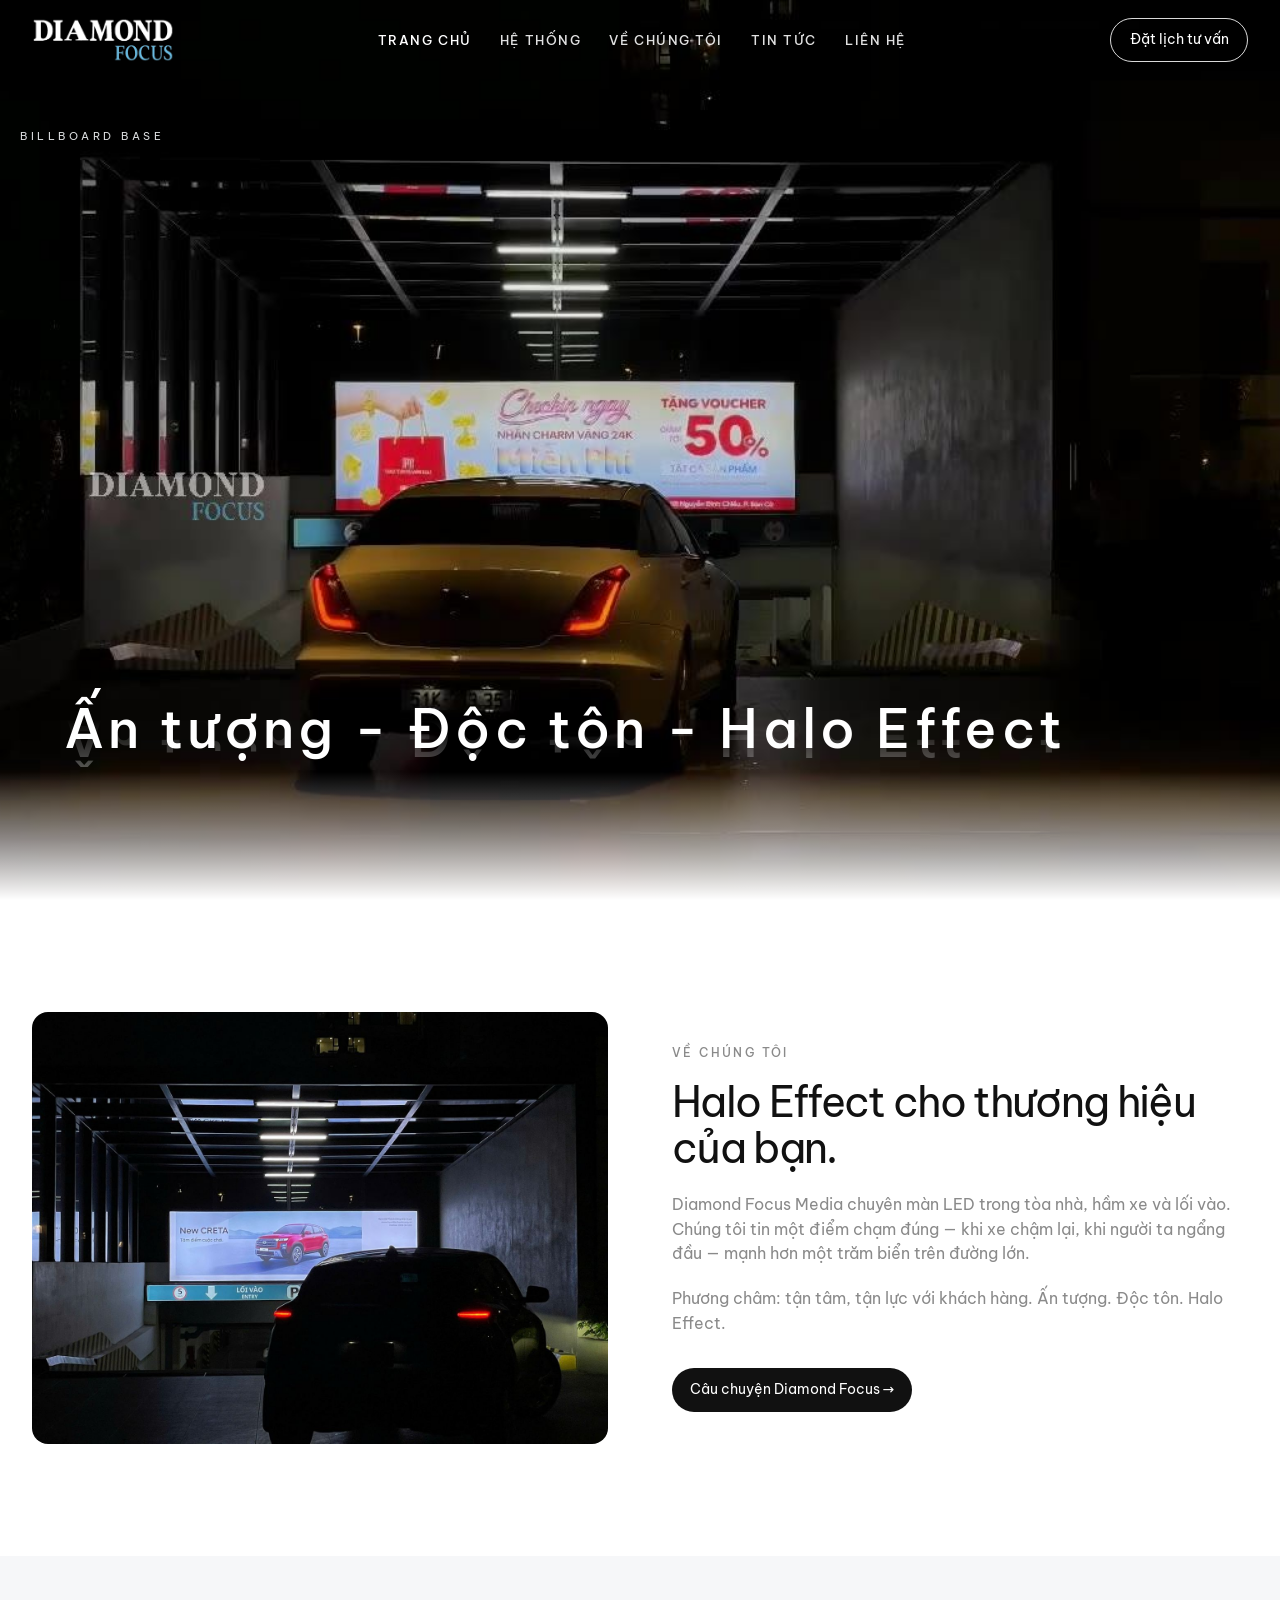
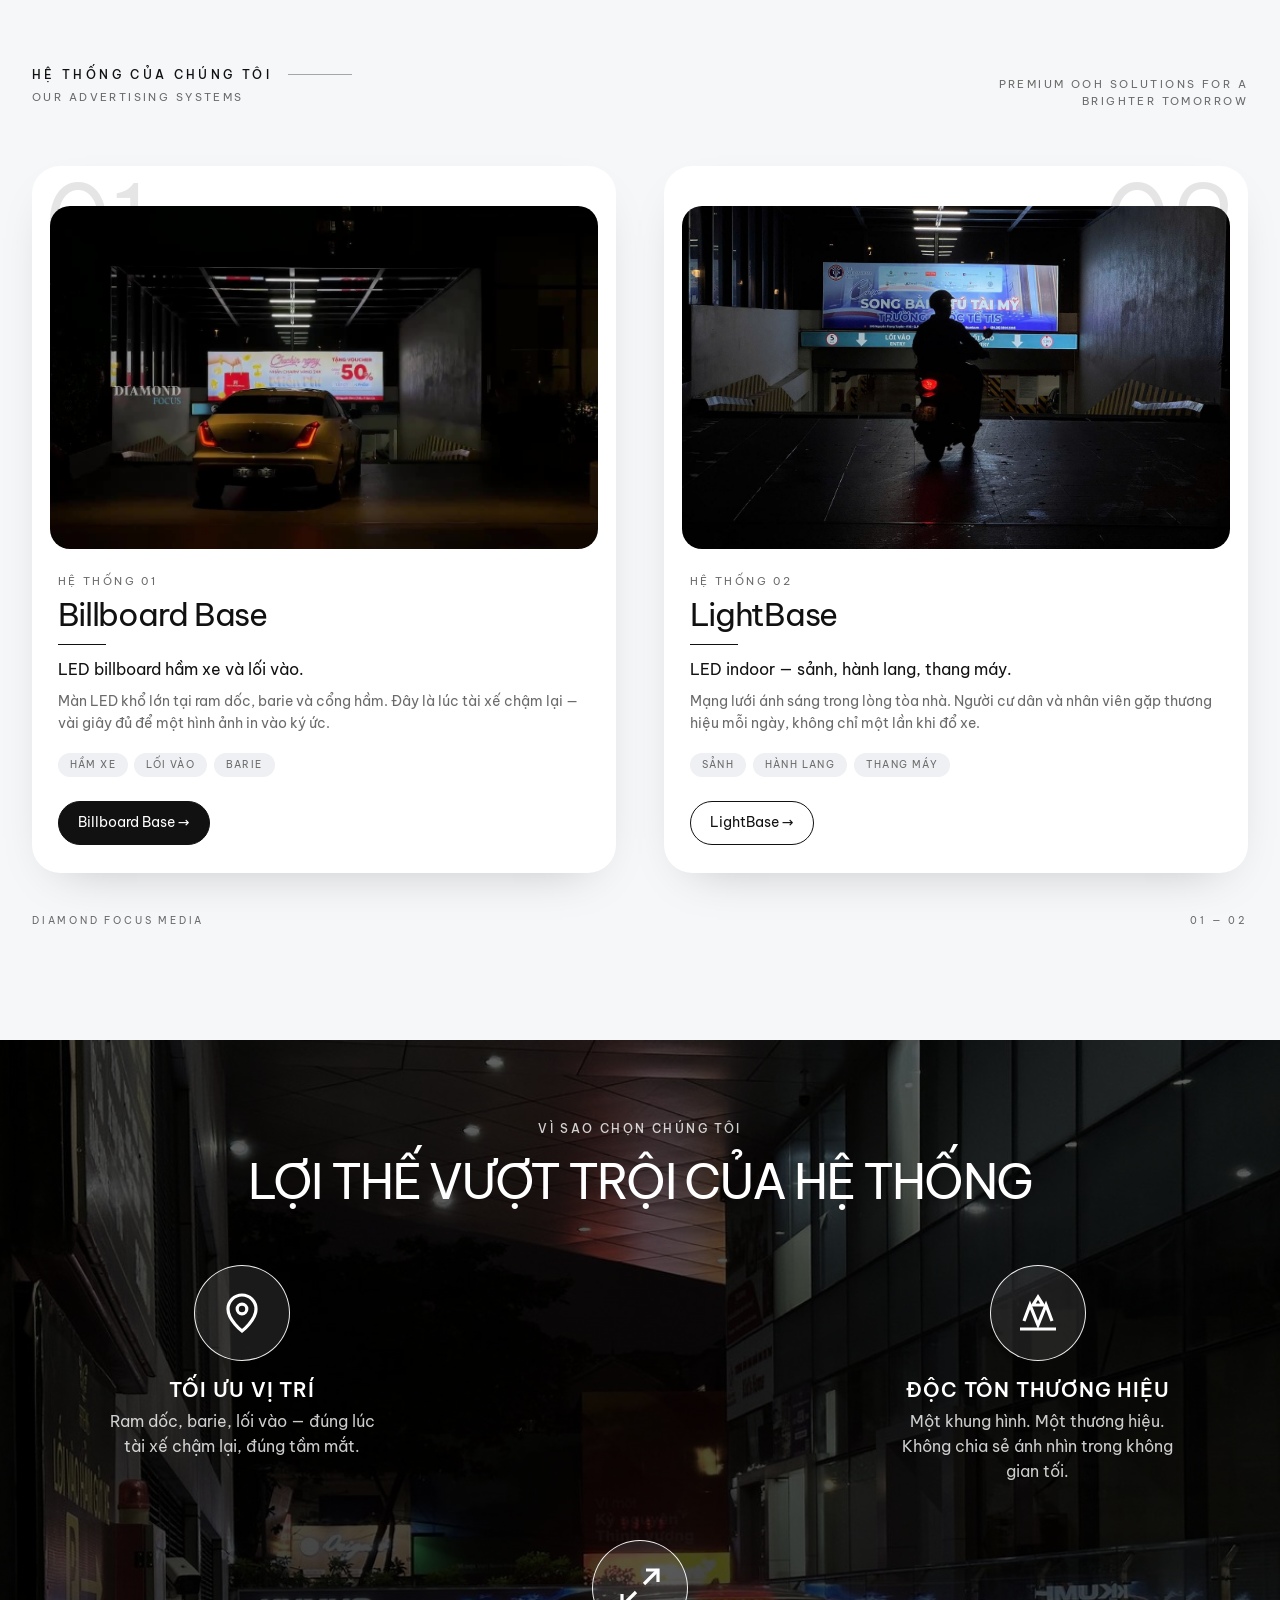
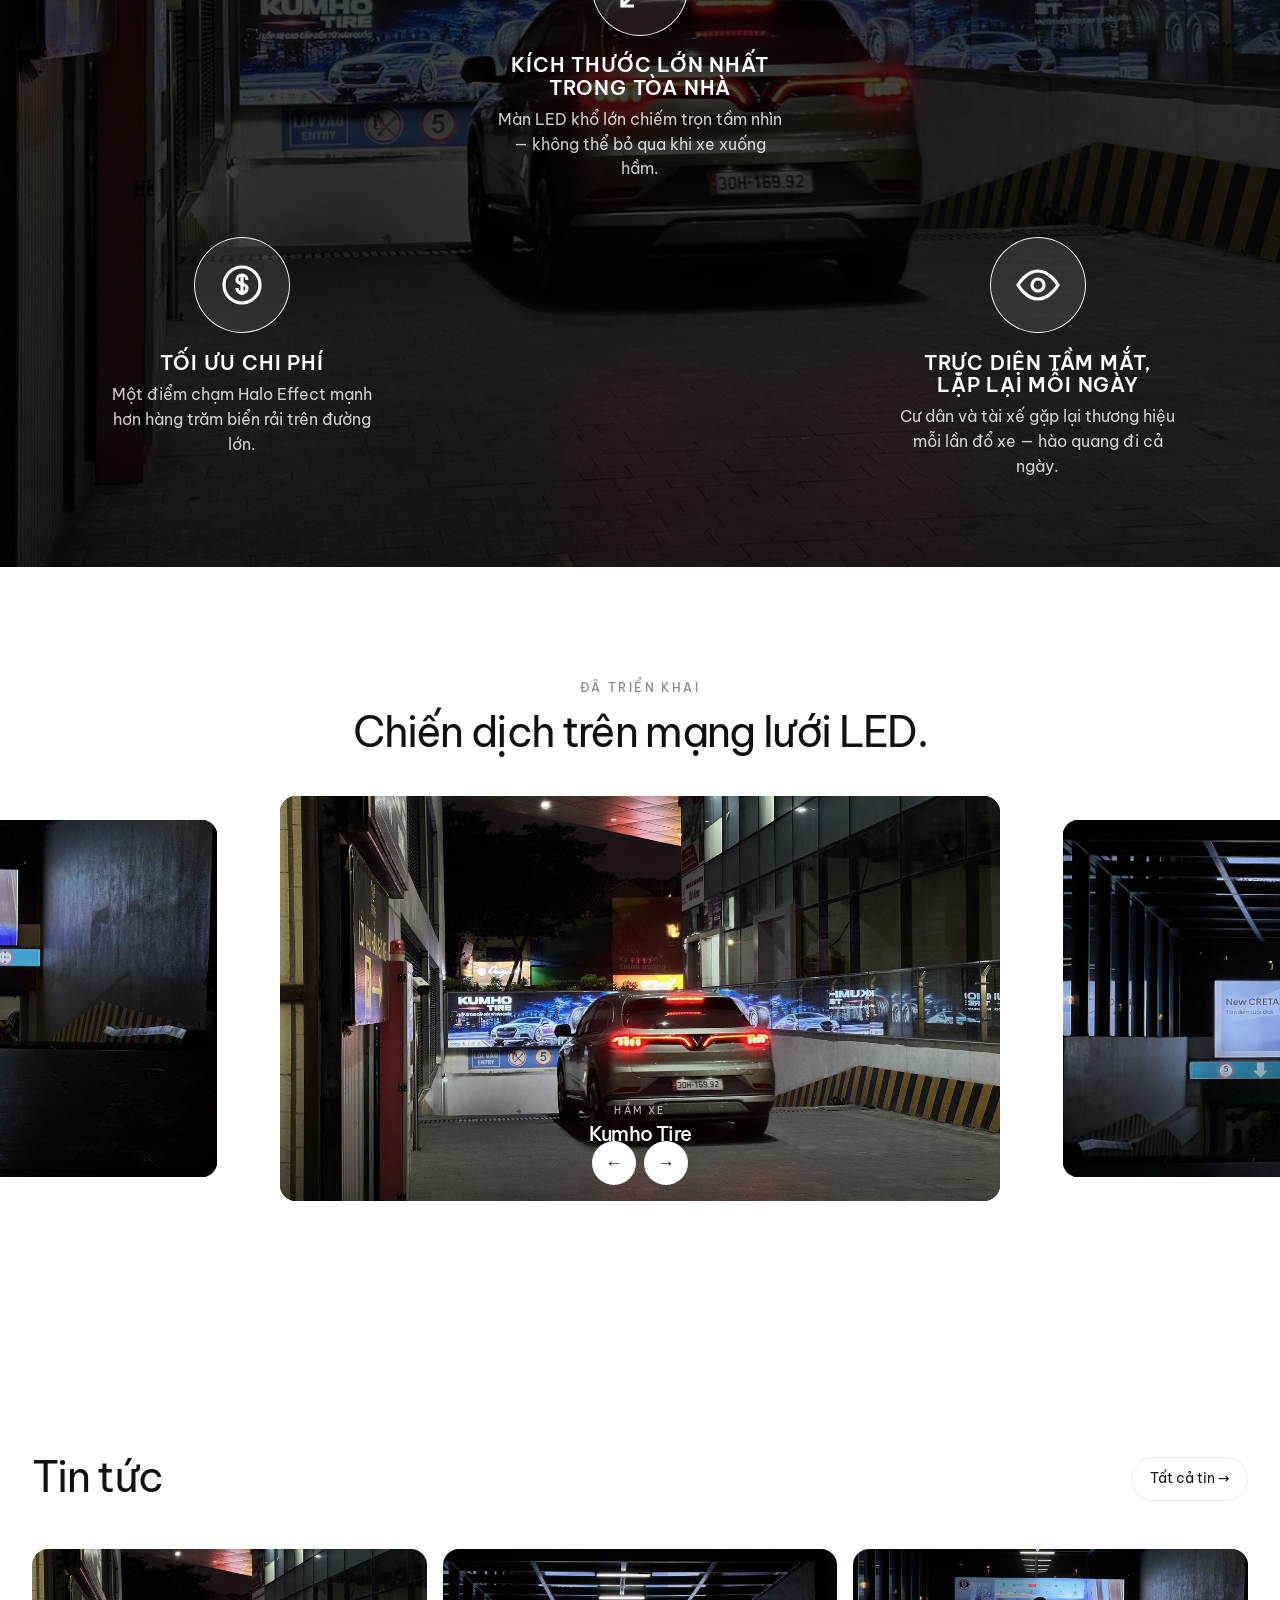
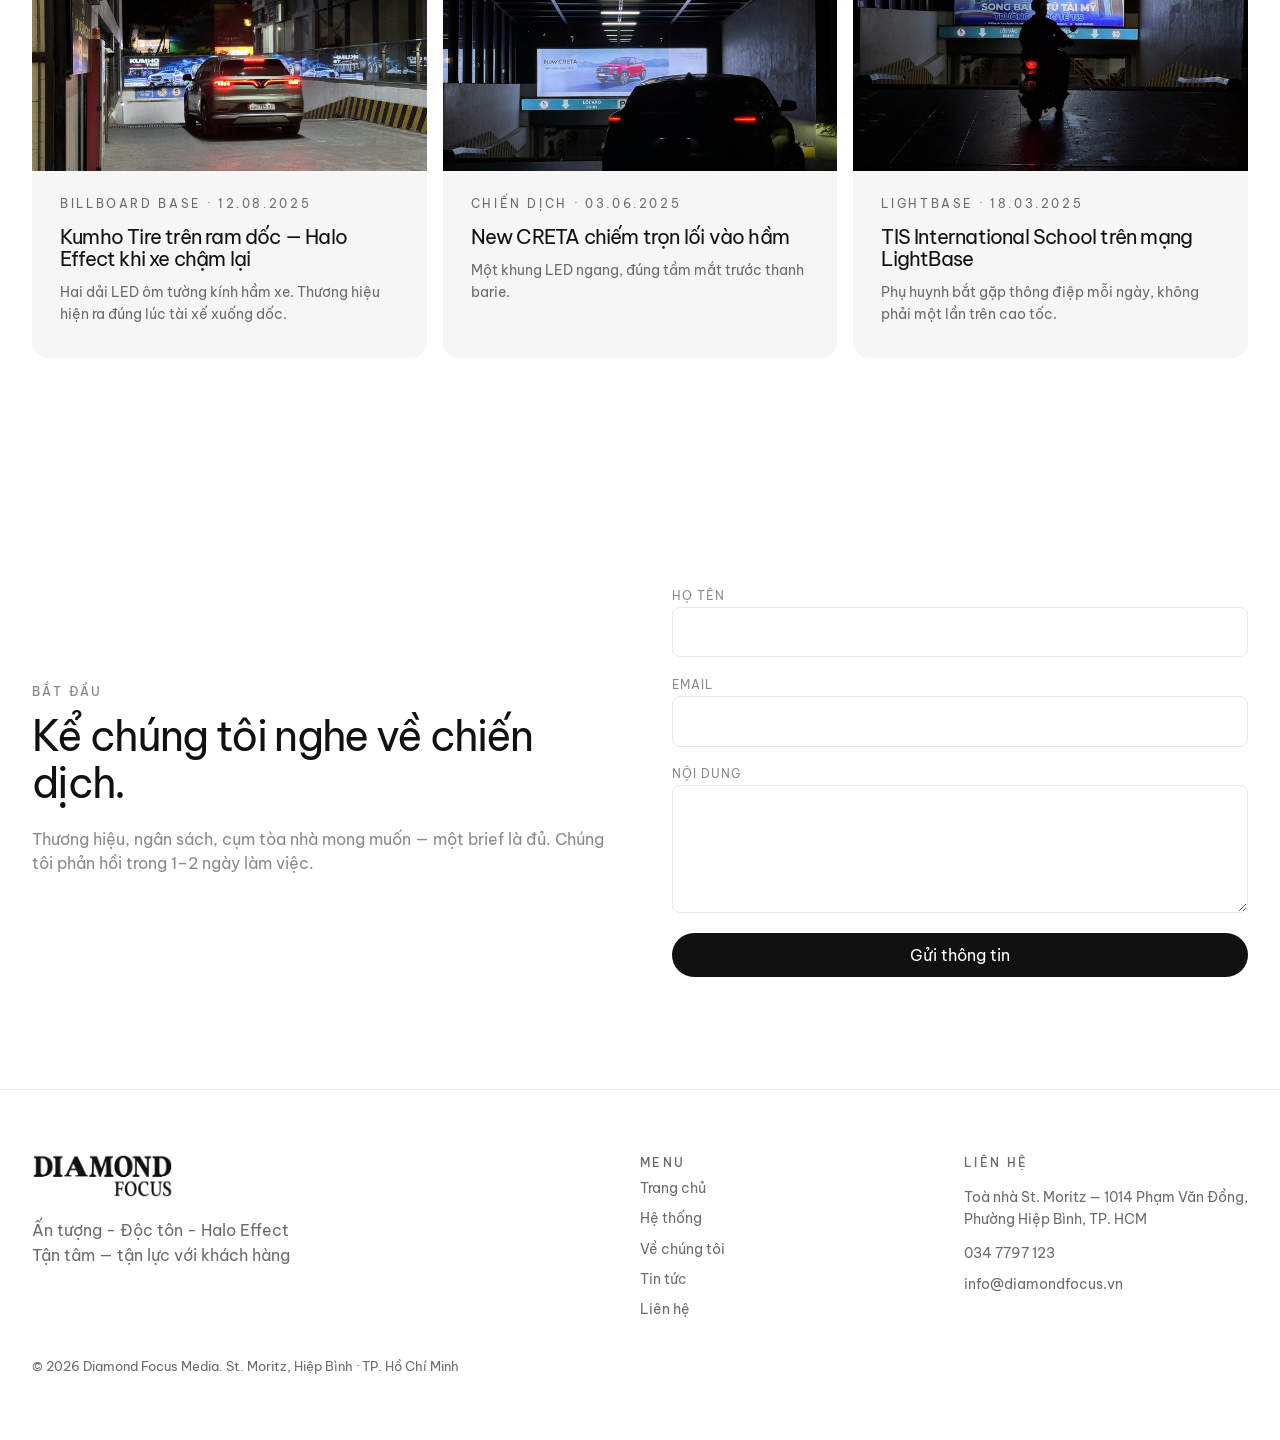
==== commit 9cac12ba: "Transparent header on hero, mirrored slogan, remove stats strip" ====
--- a/index.html
+++ b/index.html
@@ -34,14 +34,8 @@
     </video>
     <div class="hero-inner">
       <p class="sys-label">Billboard Base</p>
-      <h1 class="slogan wrap">Ấn tượng - Độc tôn - Halo Effect</h1>
-    </div>
-  </section>
-  <section class="stats">
-    <div class="stat"><b>600<span>+</span></b><p>Tòa nhà đã phủ sóng</p></div>
-    <div class="stat"><b>15</b><p>Đối tác chiến lược</p></div>
-    <div class="stat"><b>24<span>/7</span></b><p>Mạng lưới LED vận hành</p></div>
-    <div class="stat"><b>1</b><p>Hiệu ứng Halo cho thương hiệu</p></div>
+      <h1 class="slogan wrap" data-text="Ấn tượng - Độc tôn - Halo Effect">Ấn tượng - Độc tôn - Halo Effect</h1>
+    </div>
   </section>
   <section class="paper section" id="gioi-thieu">
     <div class="wrap split">
--- a/css/site.css
+++ b/css/site.css
@@ -40,11 +40,17 @@
 
 header {
   position: fixed; inset: 0 0 auto; z-index: 50;
-  background: #fff;
+  background: transparent; color: #fff;
+  transition: background .3s var(--ease), box-shadow .3s var(--ease), color .3s var(--ease);
+}
+header.solid {
+  background: #fff; color: var(--fg);
   box-shadow: 0 1px 0 0 var(--line);
 }
-.logo-light { display: none; }
-.logo-dark { display: block; }
+.logo-light { display: block; }
+.logo-dark { display: none; }
+header.solid .logo-light { display: none; }
+header.solid .logo-dark { display: block; }
 footer .logo-light { display: none; }
 footer .logo-dark { display: block; }
 .bar { display: flex; align-items: center; justify-content: space-between; gap: 1rem; height: 4rem; }
@@ -53,19 +59,24 @@
 @media (min-width: 768px) { .logo { height: 2.75rem; } }
 nav.desk { display: none; align-items: center; gap: 1.75rem; }
 @media (min-width: 860px) { nav.desk { display: flex; } }
-nav.desk a { font-size: .875rem; color: var(--muted); min-height: 2.75rem; display: inline-flex; align-items: center; }
-nav.desk a:hover, nav.desk a.active { color: var(--fg); }
+nav.desk a { font-size: 13px; letter-spacing: .12em; text-transform: uppercase; font-weight: 500; color: rgba(255,255,255,.88); min-height: 2.75rem; display: inline-flex; align-items: center; }
+nav.desk a:hover, nav.desk a.active { color: #fff; }
+header.solid nav.desk a { color: var(--muted); }
+header.solid nav.desk a:hover, header.solid nav.desk a.active { color: var(--fg); }
 .cta {
-  display: none; min-height: 2.75rem; padding: 0 1.15rem; border: 0;
+  display: none; min-height: 2.75rem; padding: 0 1.15rem; border: 1px solid rgba(255,255,255,.85);
   border-radius: 999px; font-size: .875rem; align-items: center; gap: .4rem;
-  background: var(--ink); color: #fff;
+  background: transparent; color: #fff;
 }
 @media (min-width: 860px) { .cta { display: inline-flex; } }
-.cta:hover { opacity: .88; color: #fff; }
+.cta:hover { background: #fff; color: #111; }
+header.solid .cta { background: var(--ink); color: #fff; border-color: var(--ink); }
+header.solid .cta:hover { opacity: .88; color: #fff; }
 .menu-btn {
-  width: 2.75rem; height: 2.75rem; border: 0; background: transparent; color: var(--fg);
+  width: 2.75rem; height: 2.75rem; border: 0; background: transparent; color: #fff;
   display: grid; place-items: center; font-size: 1.4rem;
 }
+header.solid .menu-btn { color: var(--fg); }
 @media (min-width: 860px) { .menu-btn { display: none; } }
 .mobile {
   display: none; background: var(--bg); border-top: 1px solid var(--line); padding: 1rem 1.25rem 1.5rem;
@@ -88,13 +99,22 @@
   font-size: 11px; letter-spacing: .32em; text-transform: uppercase; color: rgba(244,246,248,.9);
 }
 .slogan {
-  margin-top: auto; padding: 0 1.25rem 6rem;
-  font-family: var(--display); font-size: clamp(.92rem, 2.8vw, 1.75rem);
-  letter-spacing: .1em; white-space: nowrap;
+  margin-top: auto; padding: 0 1.25rem 5rem;
+  font-family: var(--display); font-size: clamp(1.55rem, 4.6vw, 3.4rem);
+  letter-spacing: .08em; white-space: nowrap; font-weight: 500; color: #fff;
+  position: relative;
+}
+.slogan::after {
+  content: attr(data-text);
+  display: block; margin-top: .15em;
+  transform: scaleY(-1); transform-origin: center top;
+  opacity: .55; filter: blur(.4px);
+  -webkit-mask-image: linear-gradient(to bottom, rgba(0,0,0,.55), transparent 78%);
+  mask-image: linear-gradient(to bottom, rgba(0,0,0,.55), transparent 78%);
 }
 @media (min-width: 768px) {
-  .sys-label { padding-top: 7rem; }
-  .slogan { padding: 0 2rem 4rem; }
+  .sys-label { padding-top: 8rem; }
+  .slogan { padding: 0 2rem 4.5rem; }
 }
 
 .stats { display: grid; grid-template-columns: 1fr 1fr; gap: 1px; background: var(--line); border-block: 1px solid var(--line); }
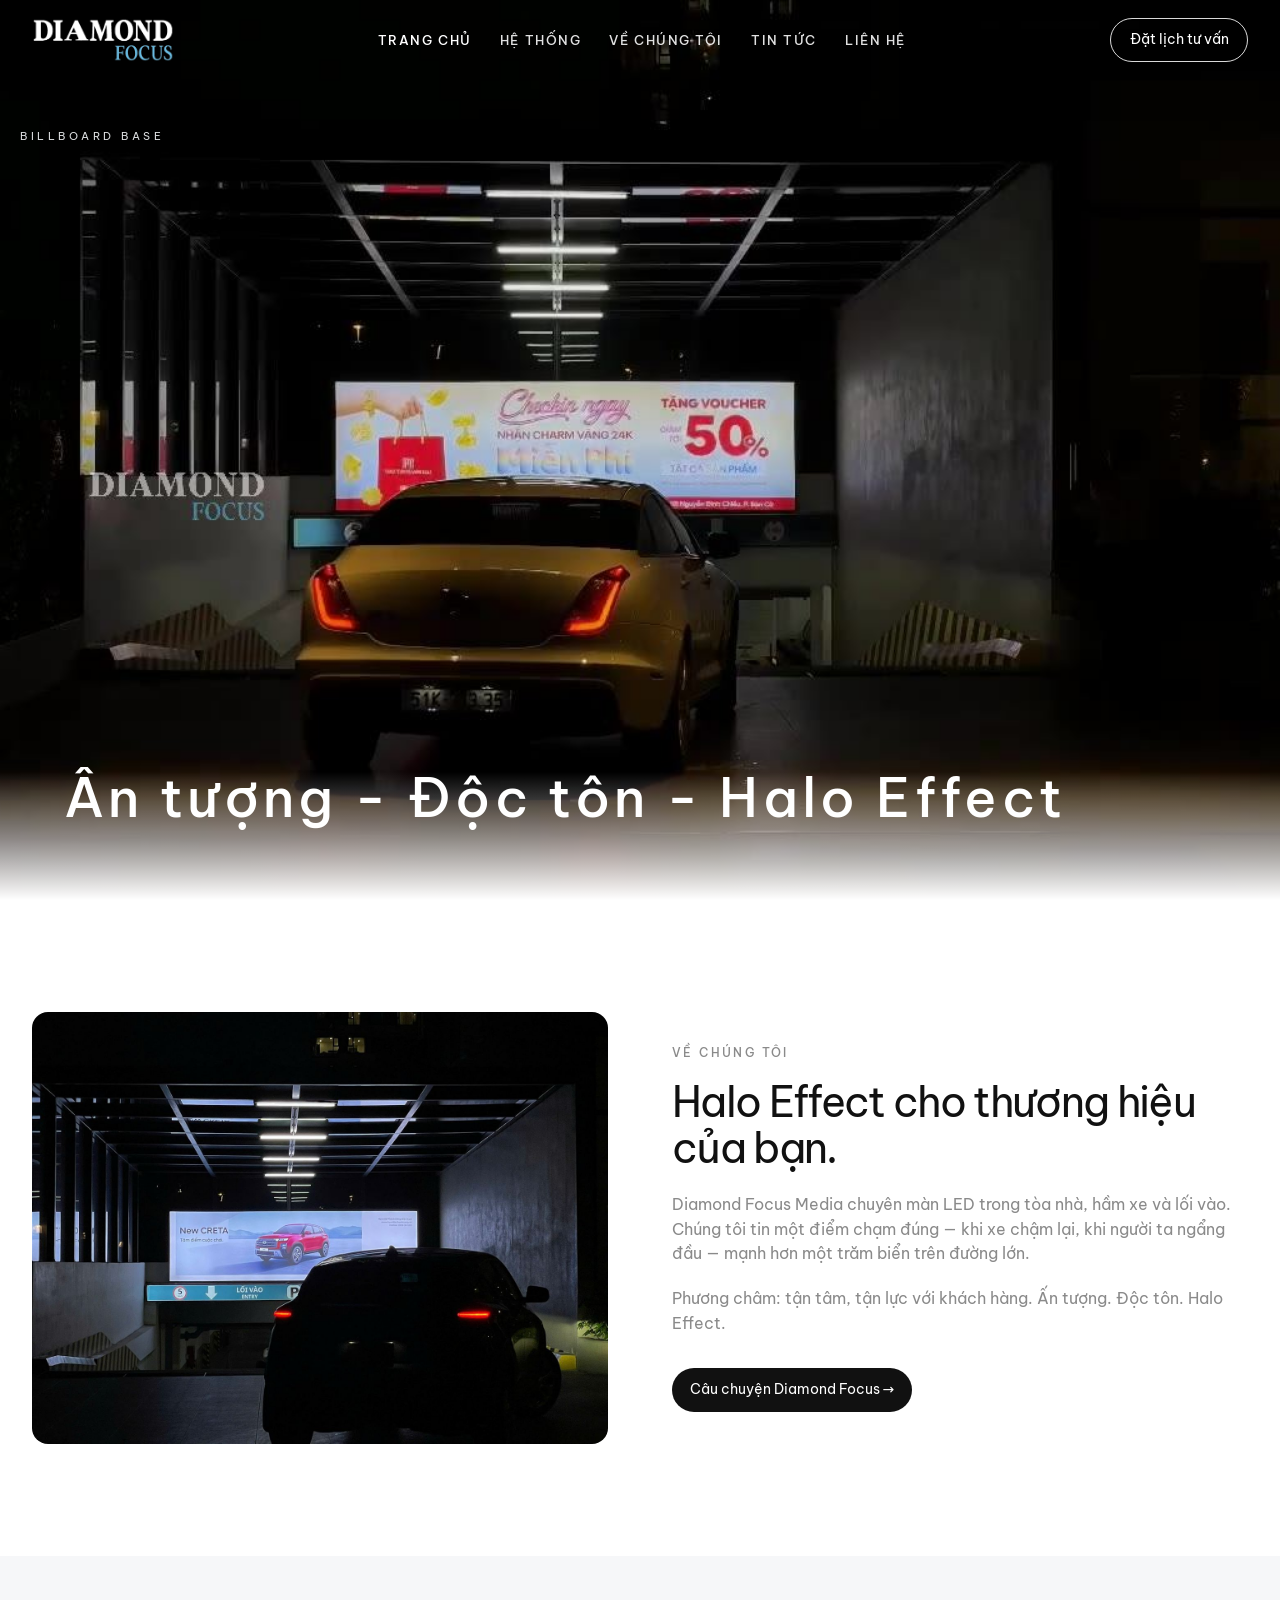
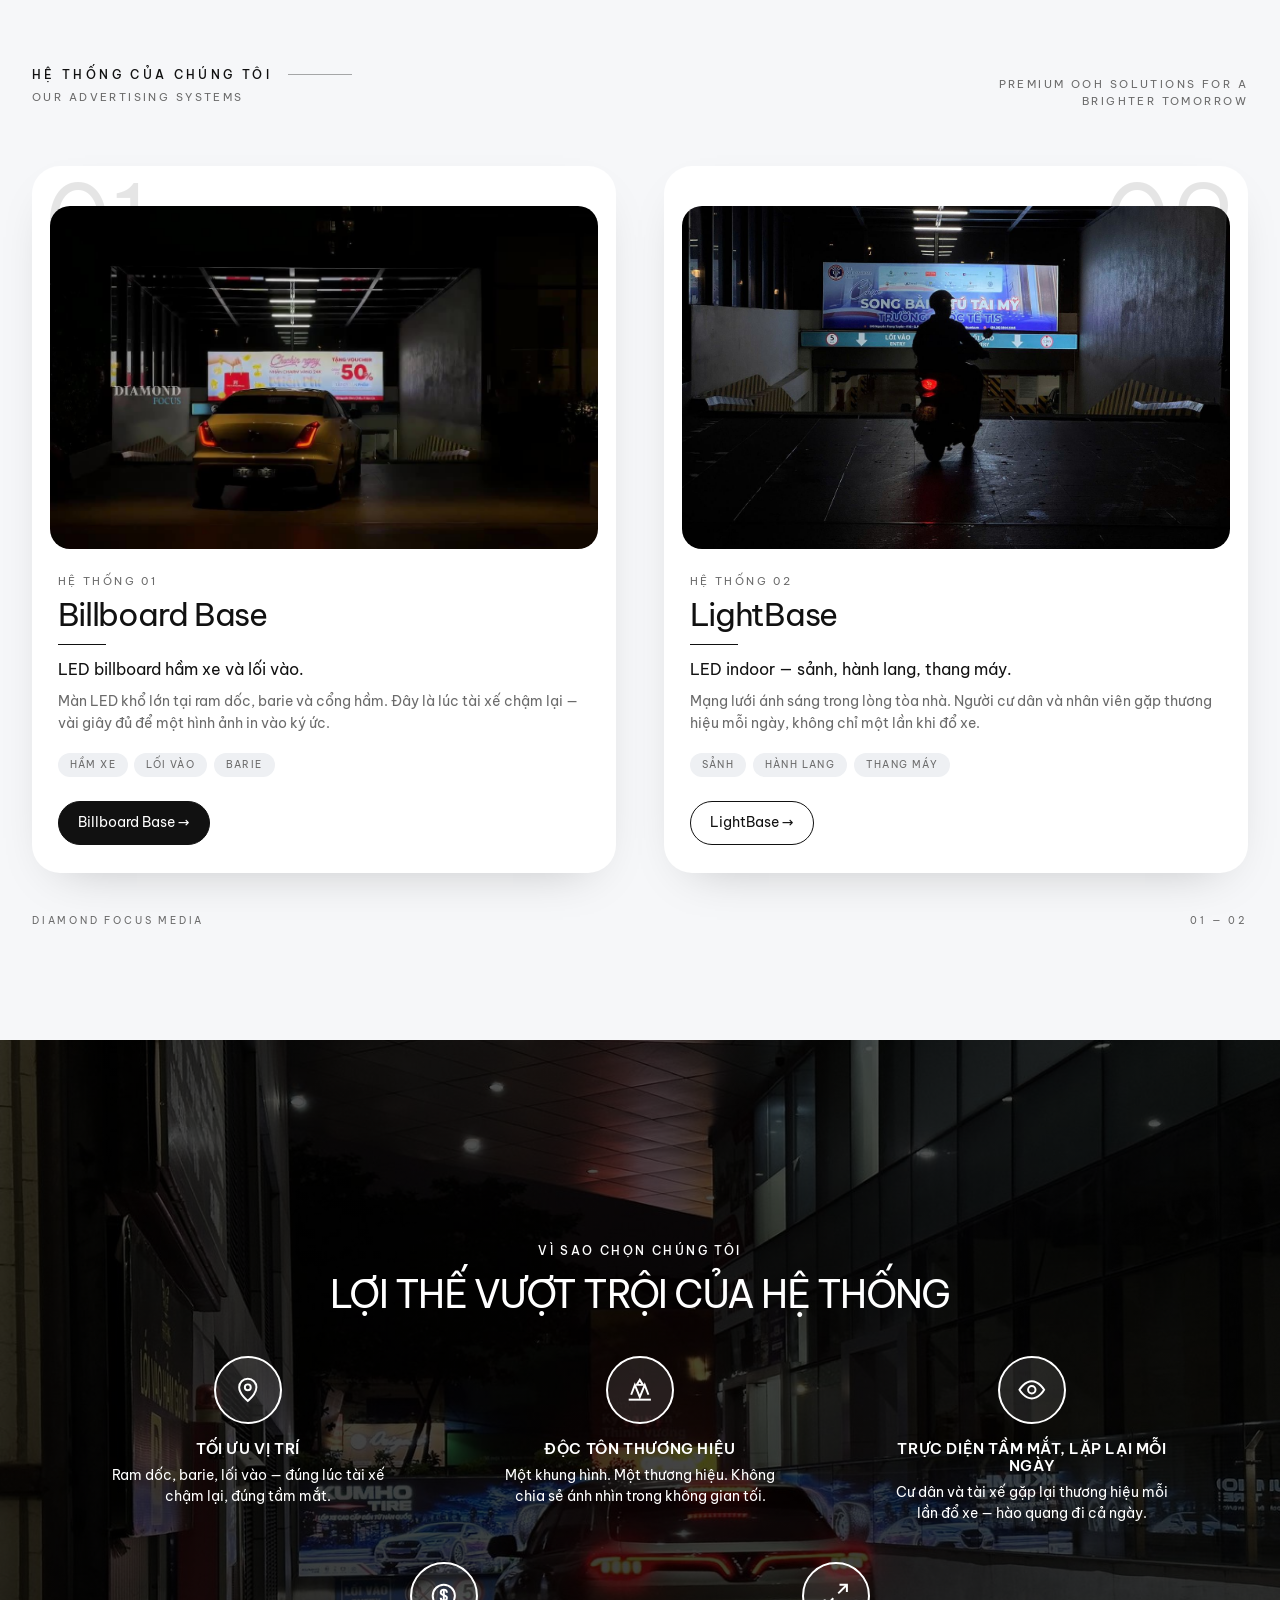
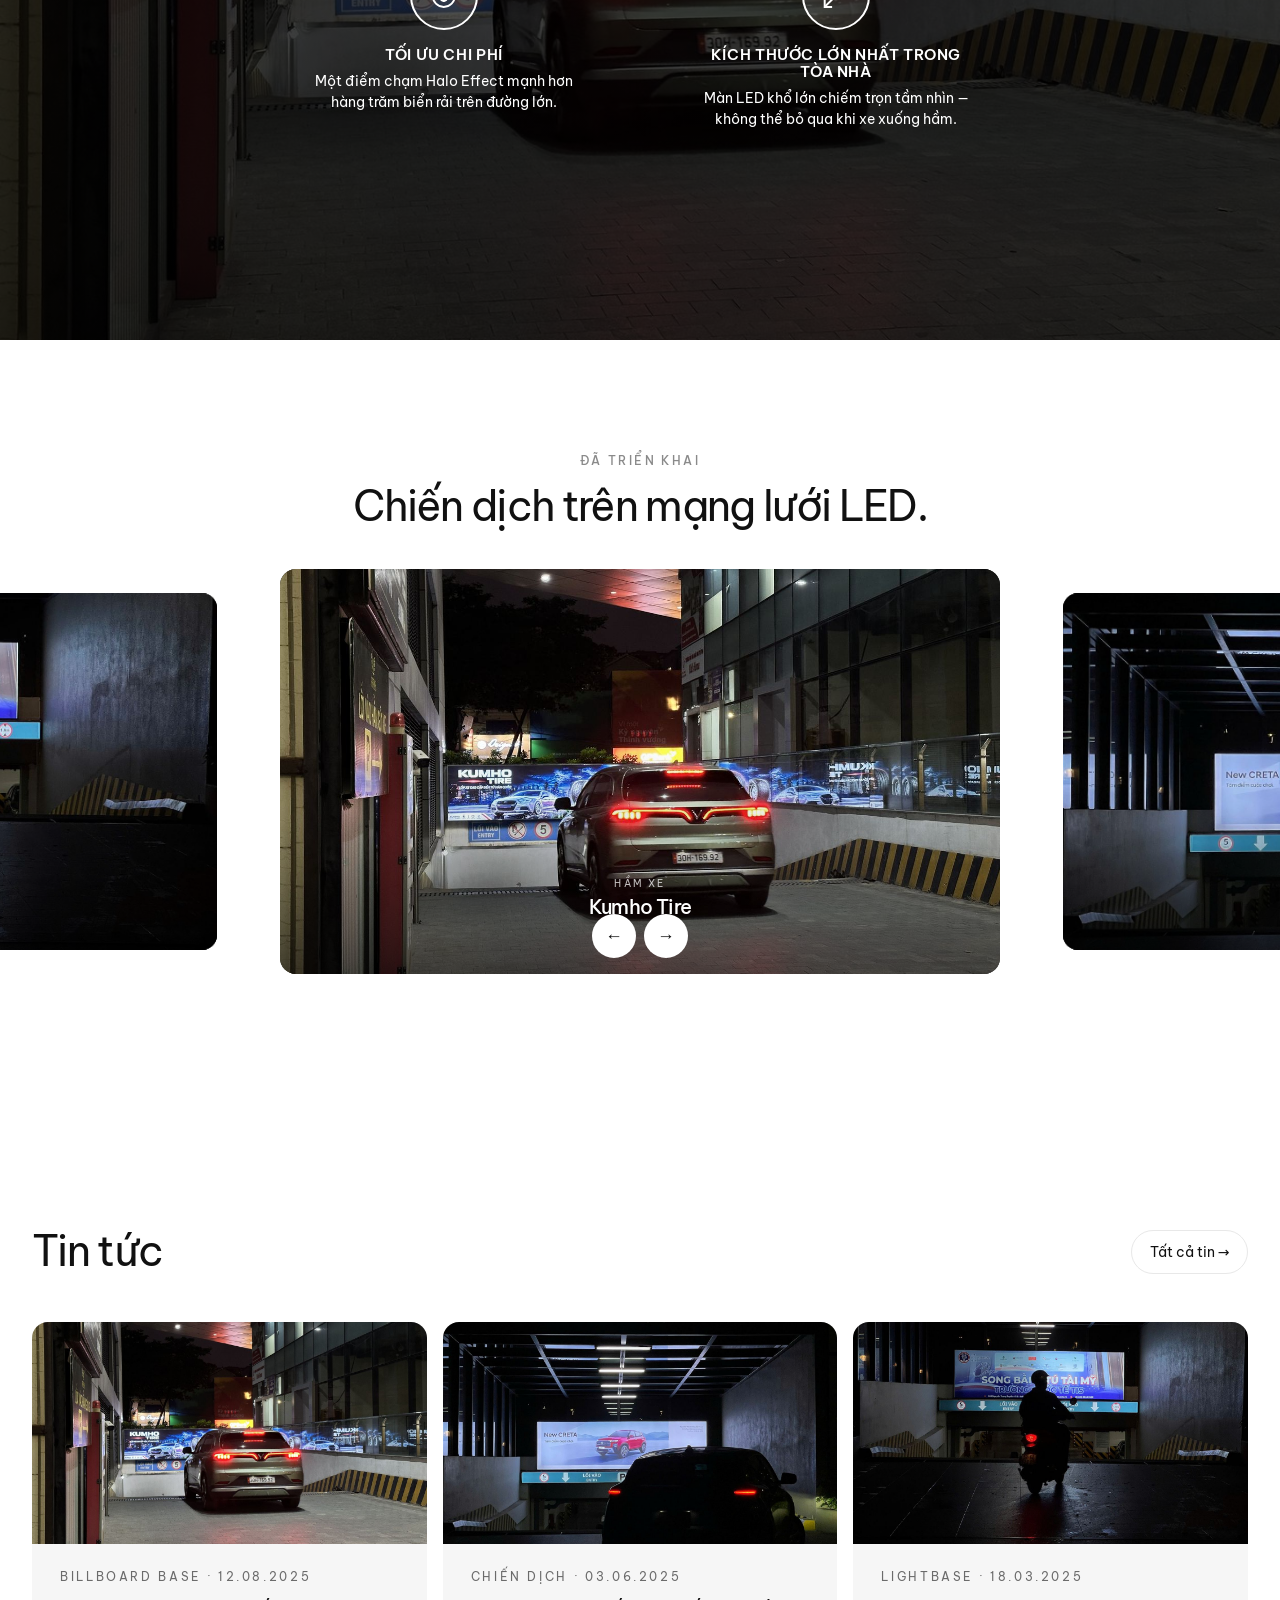
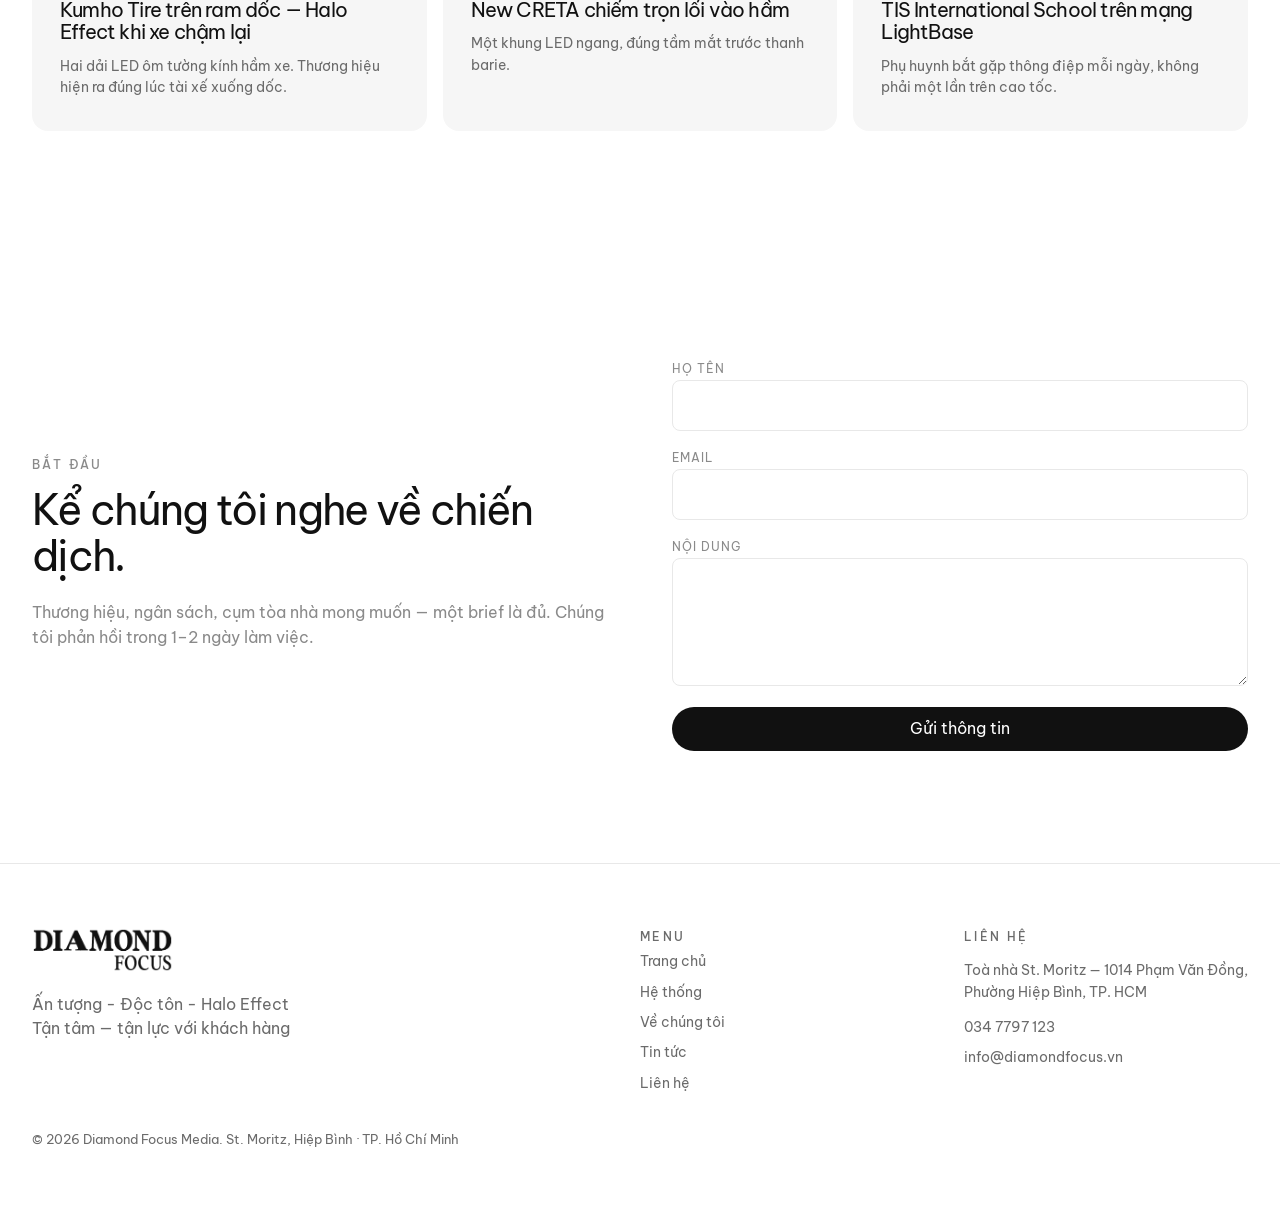
==== commit adf2227c: "Single slogan line; balanced 3+2 advantages with solid white text" ====
--- a/index.html
+++ b/index.html
@@ -89,43 +89,43 @@
     <img class="advantages-bg" src="images/kumho-artemis.jpg" alt="" />
     <div class="advantages-veil"></div>
     <div class="advantages-inner">
-      <p class="kicker" style="color:#fff;opacity:.8">Vì sao chọn chúng tôi</p>
+      <p class="kicker" style="color:#fff">Vì sao chọn chúng tôi</p>
       <h2>Lợi thế vượt trội của hệ thống</h2>
       <div class="advantages-map">
-        <article class="adv a1">
+        <article class="adv">
           <span class="adv-ico" aria-hidden="true">
             <svg viewBox="0 0 24 24" fill="none" stroke="currentColor" stroke-width="1.6"><path d="M12 21s7-5.4 7-11a7 7 0 1 0-14 0c0 5.6 7 11 7 11z"/><circle cx="12" cy="10" r="2.4"/></svg>
           </span>
           <h3>Tối ưu vị trí</h3>
           <p>Ram dốc, barie, lối vào — đúng lúc tài xế chậm lại, đúng tầm mắt.</p>
         </article>
-        <article class="adv a3">
+        <article class="adv">
           <span class="adv-ico" aria-hidden="true">
             <svg viewBox="0 0 24 24" fill="none" stroke="currentColor" stroke-width="1.6"><path d="M5 16 8 8l4 10 4-10 3 8"/><path d="M3 20h18"/><path d="M12 4 9.5 8h5L12 4z"/></svg>
           </span>
           <h3>Độc tôn thương hiệu</h3>
           <p>Một khung hình. Một thương hiệu. Không chia sẻ ánh nhìn trong không gian tối.</p>
         </article>
-        <article class="adv a4">
+        <article class="adv">
+          <span class="adv-ico" aria-hidden="true">
+            <svg viewBox="0 0 24 24" fill="none" stroke="currentColor" stroke-width="1.6"><path d="M2 12s4-7 10-7 10 7 10 7-4 7-10 7S2 12 2 12z"/><circle cx="12" cy="12" r="3"/></svg>
+          </span>
+          <h3>Trực diện tầm mắt, lặp lại mỗi ngày</h3>
+          <p>Cư dân và tài xế gặp lại thương hiệu mỗi lần đổ xe — hào quang đi cả ngày.</p>
+        </article>
+        <article class="adv">
+          <span class="adv-ico" aria-hidden="true">
+            <svg viewBox="0 0 24 24" fill="none" stroke="currentColor" stroke-width="1.6"><circle cx="12" cy="12" r="9"/><path d="M14.5 9.5a2.5 2.5 0 0 0-5 0c0 2.5 5 1.5 5 4a2.5 2.5 0 0 1-5 0"/><line x1="12" y1="7" x2="12" y2="17"/></svg>
+          </span>
+          <h3>Tối ưu chi phí</h3>
+          <p>Một điểm chạm Halo Effect mạnh hơn hàng trăm biển rải trên đường lớn.</p>
+        </article>
+        <article class="adv">
           <span class="adv-ico" aria-hidden="true">
             <svg viewBox="0 0 24 24" fill="none" stroke="currentColor" stroke-width="1.6"><polyline points="15 3 21 3 21 9"/><polyline points="9 21 3 21 3 15"/><line x1="21" y1="3" x2="14" y2="10"/><line x1="3" y1="21" x2="10" y2="14"/></svg>
           </span>
           <h3>Kích thước lớn nhất trong tòa nhà</h3>
           <p>Màn LED khổ lớn chiếm trọn tầm nhìn — không thể bỏ qua khi xe xuống hầm.</p>
-        </article>
-        <article class="adv a2">
-          <span class="adv-ico" aria-hidden="true">
-            <svg viewBox="0 0 24 24" fill="none" stroke="currentColor" stroke-width="1.6"><circle cx="12" cy="12" r="9"/><path d="M14.5 9.5a2.5 2.5 0 0 0-5 0c0 2.5 5 1.5 5 4a2.5 2.5 0 0 1-5 0"/><line x1="12" y1="7" x2="12" y2="17"/></svg>
-          </span>
-          <h3>Tối ưu chi phí</h3>
-          <p>Một điểm chạm Halo Effect mạnh hơn hàng trăm biển rải trên đường lớn.</p>
-        </article>
-        <article class="adv a5">
-          <span class="adv-ico" aria-hidden="true">
-            <svg viewBox="0 0 24 24" fill="none" stroke="currentColor" stroke-width="1.6"><path d="M2 12s4-7 10-7 10 7 10 7-4 7-10 7S2 12 2 12z"/><circle cx="12" cy="12" r="3"/></svg>
-          </span>
-          <h3>Trực diện tầm mắt, lặp lại mỗi ngày</h3>
-          <p>Cư dân và tài xế gặp lại thương hiệu mỗi lần đổ xe — hào quang đi cả ngày.</p>
         </article>
       </div>
     </div>
--- a/css/site.css
+++ b/css/site.css
@@ -102,16 +102,12 @@
   margin-top: auto; padding: 0 1.25rem 5rem;
   font-family: var(--display); font-size: clamp(1.55rem, 4.6vw, 3.4rem);
   letter-spacing: .08em; white-space: nowrap; font-weight: 500; color: #fff;
-  position: relative;
-}
-.slogan::after {
-  content: attr(data-text);
-  display: block; margin-top: .15em;
-  transform: scaleY(-1); transform-origin: center top;
-  opacity: .55; filter: blur(.4px);
-  -webkit-mask-image: linear-gradient(to bottom, rgba(0,0,0,.55), transparent 78%);
-  mask-image: linear-gradient(to bottom, rgba(0,0,0,.55), transparent 78%);
-}
+  background-image: linear-gradient(105deg, #fff 0%, #fff 40%, #fff 46%, #d9d9d9 50%, #fff 54%, #fff 100%);
+  background-size: 220% 100%;
+  -webkit-background-clip: text; background-clip: text; color: transparent;
+  animation: text-shimmer 3.4s ease-in-out infinite;
+}
+.slogan::after { content: none; display: none; }
 @media (min-width: 768px) {
   .sys-label { padding-top: 8rem; }
   .slogan { padding: 0 2rem 4.5rem; }
@@ -281,51 +277,55 @@
 
 .advantages {
   position: relative; isolation: isolate; overflow: hidden; color: #fff;
-  min-height: 40rem;
+  min-height: 100dvh; display: flex; align-items: center;
 }
 .advantages-bg {
   position: absolute; inset: 0; width: 100%; height: 100%; object-fit: cover; max-width: none;
 }
 .advantages-veil {
   position: absolute; inset: 0;
-  background: linear-gradient(to bottom, rgba(0,0,0,.62), rgba(0,0,0,.72) 45%, rgba(0,0,0,.82));
+  background: linear-gradient(to bottom, rgba(0,0,0,.68), rgba(0,0,0,.74) 50%, rgba(0,0,0,.8));
 }
 .advantages-inner {
   position: relative; width: min(72rem, calc(100% - 2.5rem)); margin: 0 auto;
-  padding: 5rem 0 5.5rem; text-align: center;
+  padding: 4rem 0 4.5rem; text-align: center;
 }
 .advantages-inner h2 {
-  margin-top: 1rem; font-size: clamp(1.8rem, 4vw, 3rem);
+  margin-top: .75rem; font-size: clamp(1.5rem, 3vw, 2.4rem);
   text-transform: uppercase; color: #fff;
 }
-.advantages-map { display: grid; gap: 2.75rem; margin-top: 3.5rem; }
+.advantages-map { display: grid; gap: 2.4rem 1.5rem; margin-top: 2.5rem; }
+@media (min-width: 640px) { .advantages-map { grid-template-columns: 1fr 1fr; } }
+@media (min-width: 1024px) {
+  .advantages-map { grid-template-columns: repeat(6, 1fr); }
+  .adv { grid-column: span 2; }
+  .adv:nth-child(4) { grid-column: 2 / span 2; }
+  .adv:nth-child(5) { grid-column: 4 / span 2; }
+}
 .adv { display: flex; flex-direction: column; align-items: center; text-align: center; }
 .adv-ico {
-  width: 5.5rem; height: 5.5rem; border-radius: 999px;
-  border: 1px solid rgba(255,255,255,.92);
+  width: 4.25rem; height: 4.25rem; border-radius: 999px;
+  border: 2px solid #fff;
   background: rgba(255,255,255,.1);
-  display: grid; place-items: center;
-}
-.adv-ico svg { width: 2.6rem; height: 2.6rem; }
+  display: grid; place-items: center; color: #fff;
+  animation: adv-glow 3.6s ease-in-out infinite;
+}
+.adv:nth-child(2) .adv-ico { animation-delay: .4s; }
+.adv:nth-child(3) .adv-ico { animation-delay: .8s; }
+.adv:nth-child(4) .adv-ico { animation-delay: 1.2s; }
+.adv:nth-child(5) .adv-ico { animation-delay: 1.6s; }
+.adv-ico svg { width: 1.85rem; height: 1.85rem; }
 .adv h3 {
-  margin-top: 1.15rem; max-width: 17rem;
-  font-family: var(--font); font-size: 1.15rem; font-weight: 600;
+  margin-top: 1rem; max-width: 17rem;
+  font-family: var(--font); font-size: .95rem; font-weight: 600;
   letter-spacing: .04em; text-transform: uppercase; color: #fff;
 }
-.adv p { margin-top: .5rem; max-width: 18rem; color: rgba(255,255,255,.8); font-size: 1rem; }
-@media (min-width: 768px) {
-  .advantages { min-height: 48rem; }
-  .advantages-map {
-    grid-template-columns: 1fr 1.1fr 1fr;
-    grid-template-rows: auto auto auto;
-    gap: 3.5rem 1.5rem;
-  }
-  .adv.a1 { grid-column: 1; grid-row: 1; }
-  .adv.a3 { grid-column: 3; grid-row: 1; }
-  .adv.a4 { grid-column: 2; grid-row: 2; }
-  .adv.a2 { grid-column: 1; grid-row: 3; }
-  .adv.a5 { grid-column: 3; grid-row: 3; }
-  .adv-ico { width: 6rem; height: 6rem; }
-  .adv-ico svg { width: 3rem; height: 3rem; }
-  .adv h3 { font-size: 1.25rem; }
-}
+.adv p { margin-top: .5rem; max-width: 18rem; color: #fff; font-size: .875rem; line-height: 1.5; }
+@keyframes text-shimmer {
+  0% { background-position: 120% 0; }
+  100% { background-position: -20% 0; }
+}
+@keyframes adv-glow {
+  0%, 100% { box-shadow: 0 0 0 0 rgba(255,255,255,0); border-color: rgba(255,255,255,.75); }
+  45% { box-shadow: 0 0 18px 2px rgba(255,255,255,.35); border-color: #fff; }
+}
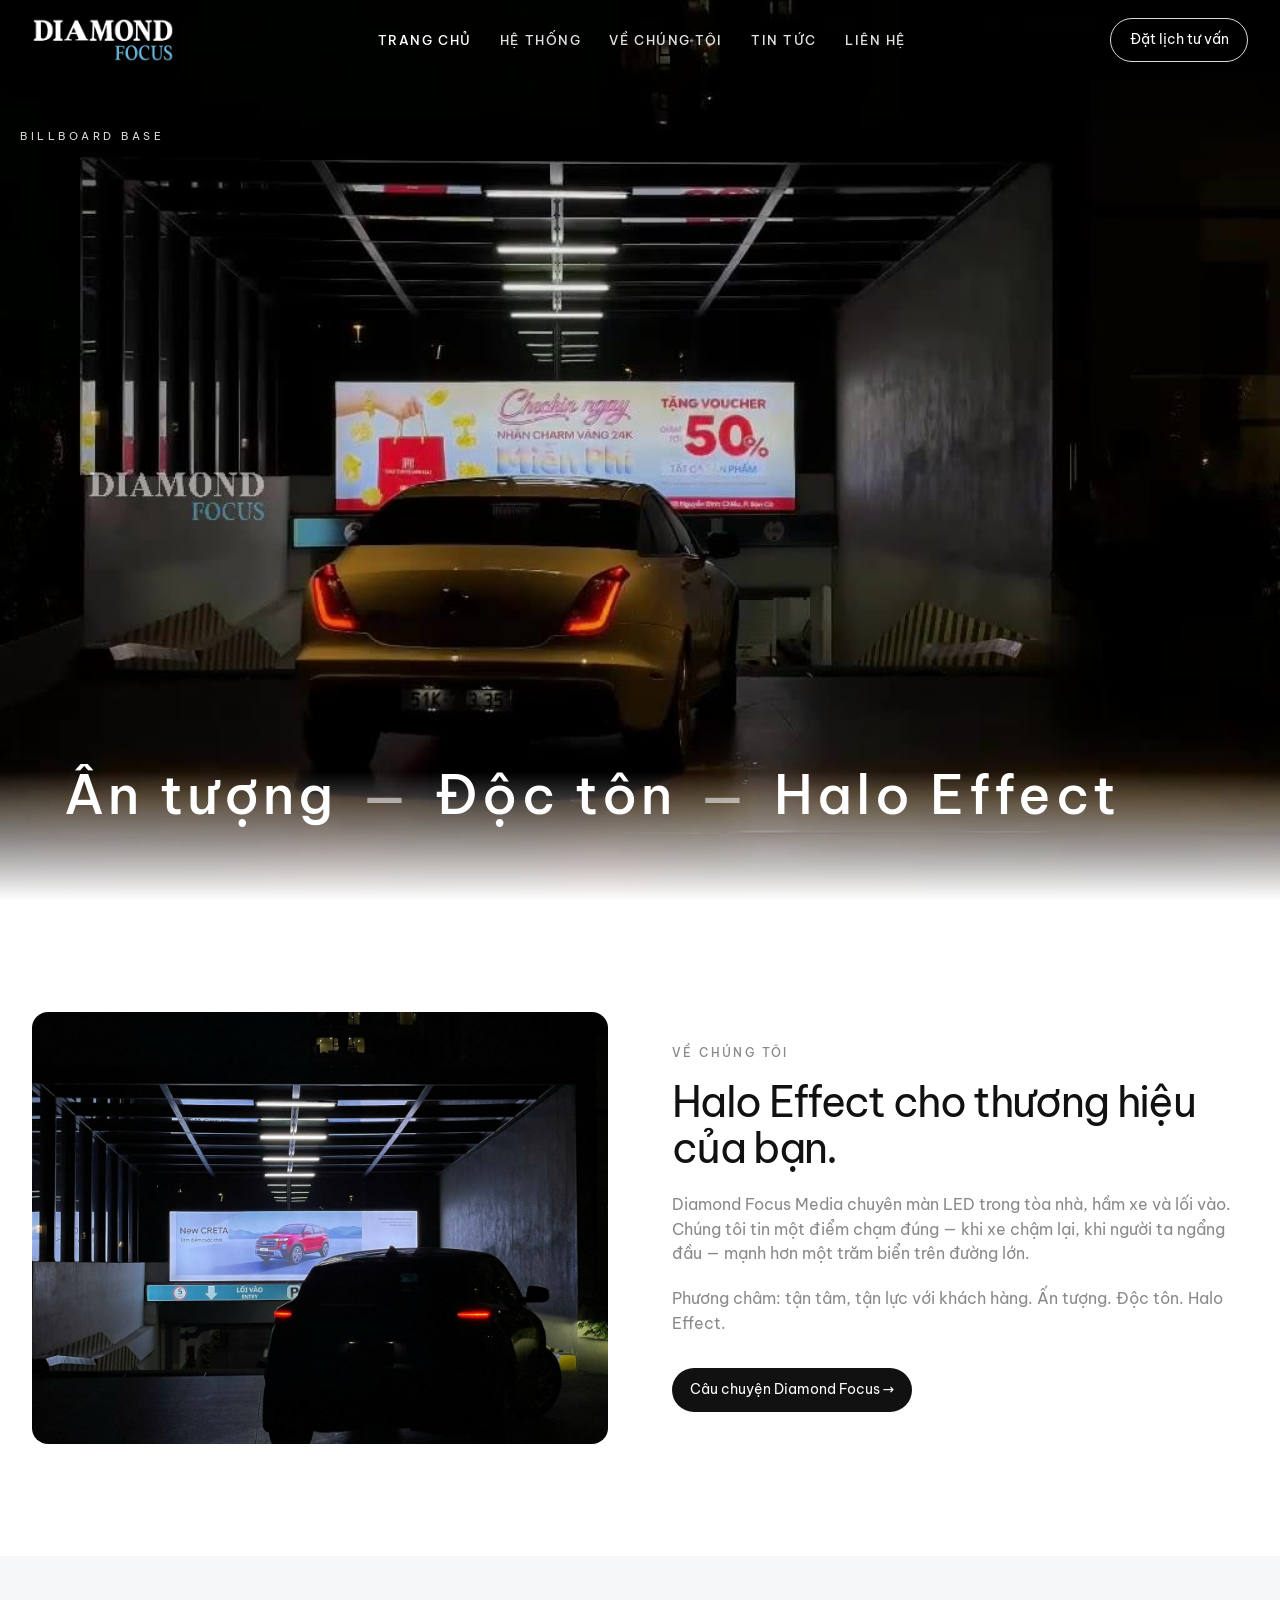
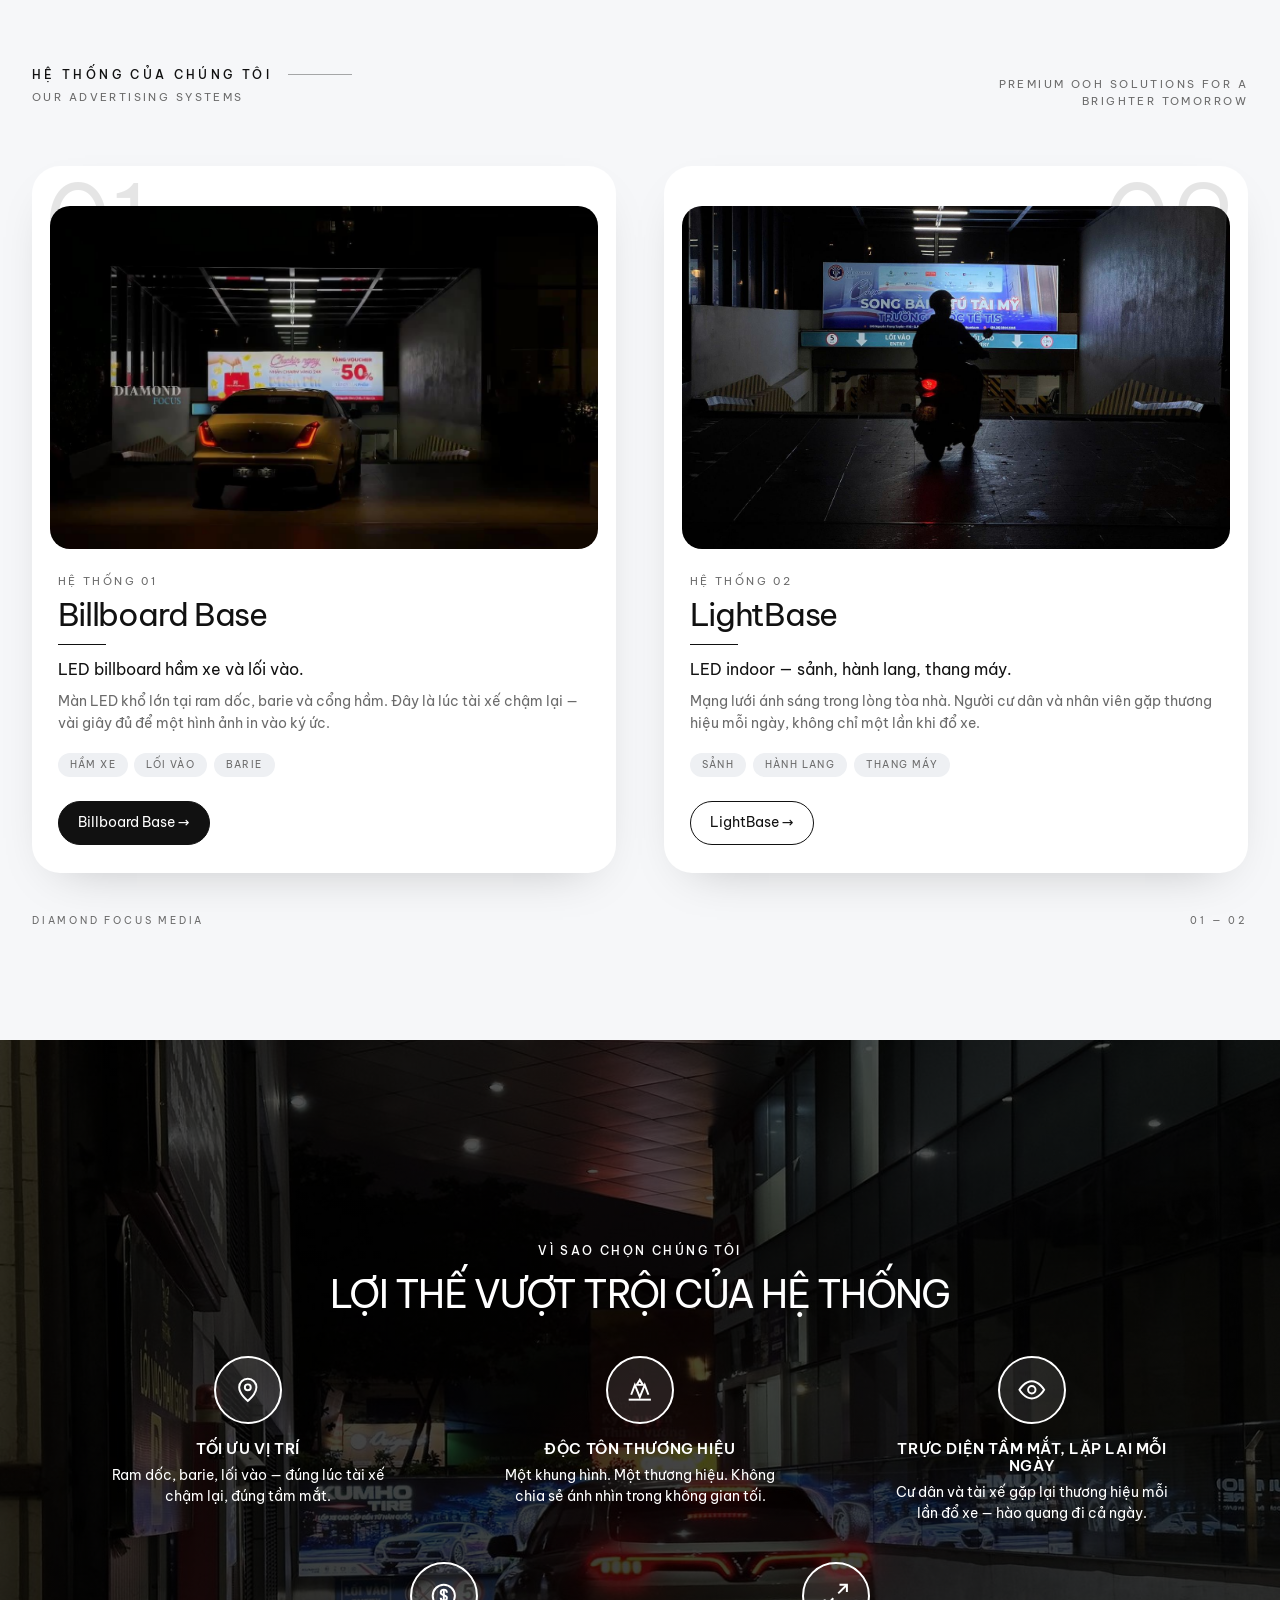
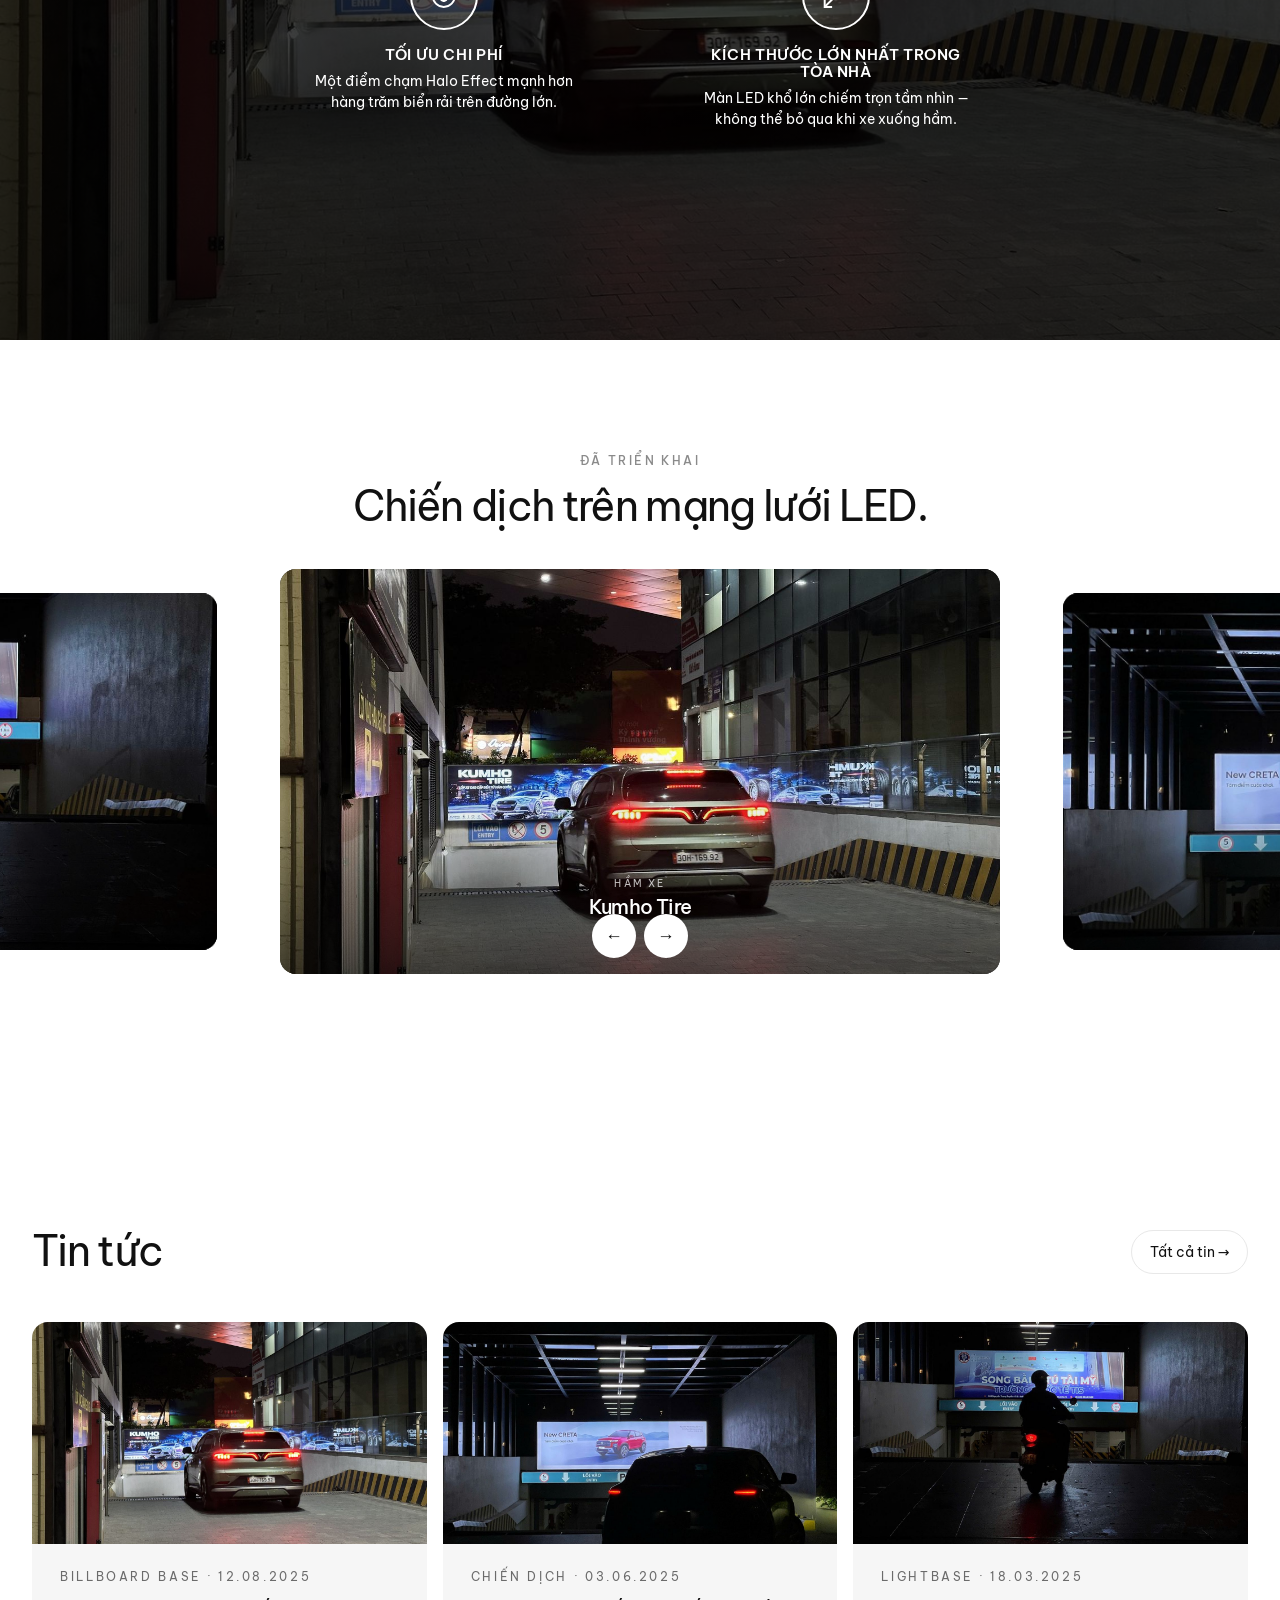
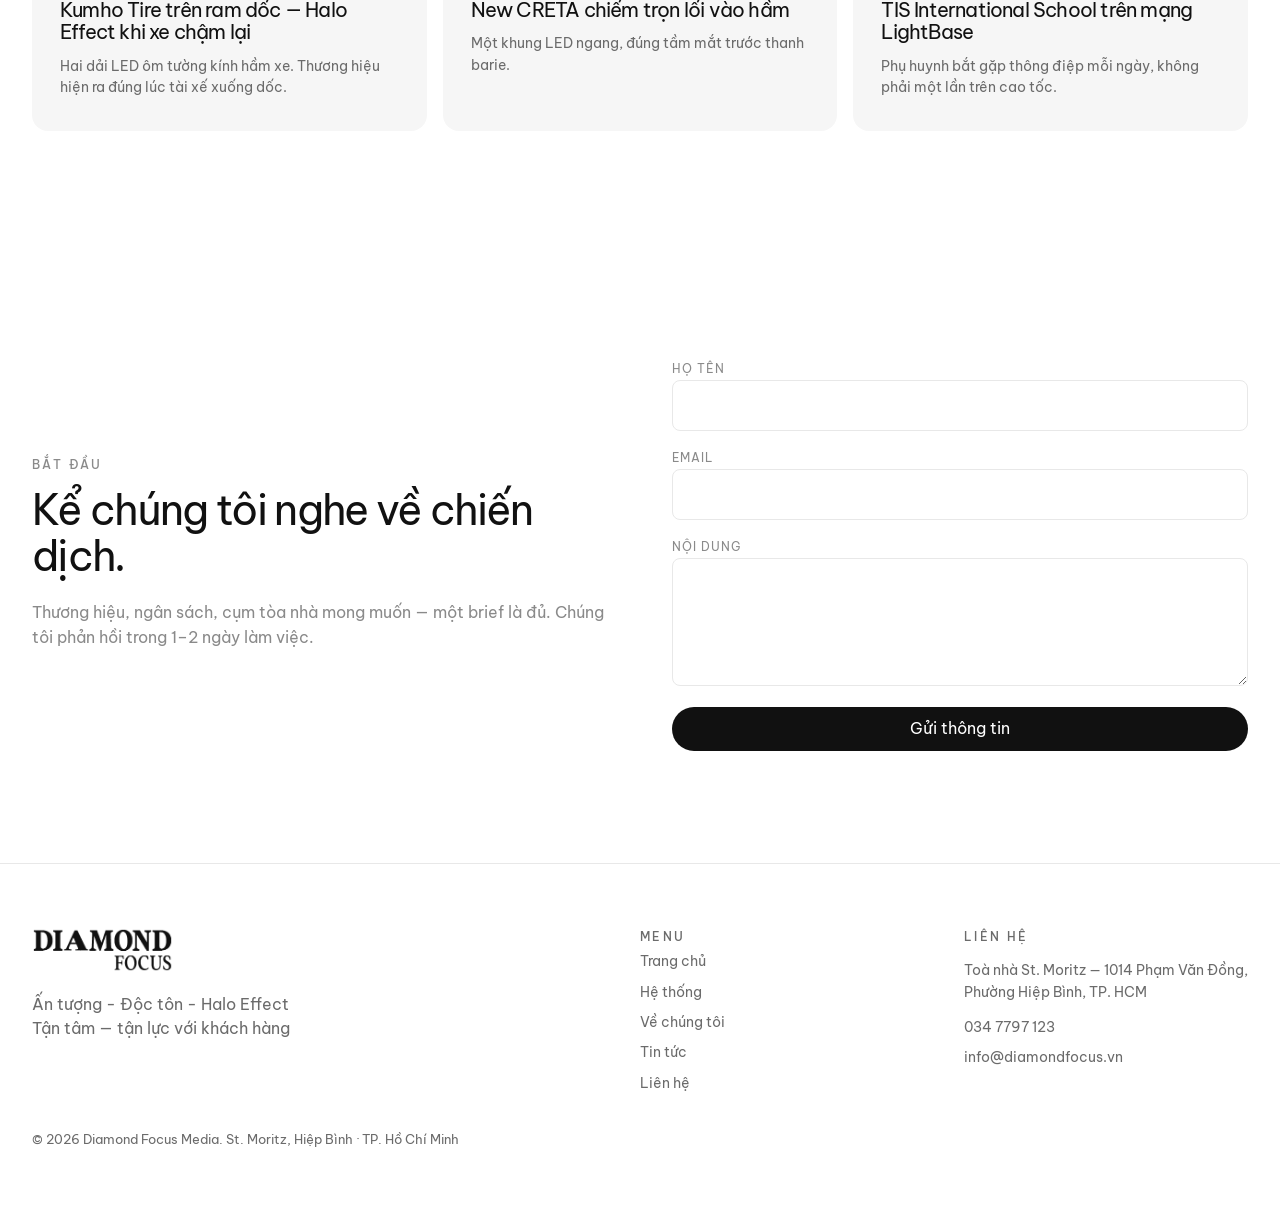
==== commit 90d47d34: "Sequential typography animation for hero slogan" ====
--- a/index.html
+++ b/index.html
@@ -34,7 +34,13 @@
     </video>
     <div class="hero-inner">
       <p class="sys-label">Billboard Base</p>
-      <h1 class="slogan wrap" data-text="Ấn tượng - Độc tôn - Halo Effect">Ấn tượng - Độc tôn - Halo Effect</h1>
+      <h1 class="slogan wrap">
+        <span class="slogan-clip"><span class="slogan-word slogan-in-1">Ấn tượng</span></span>
+        <span class="slogan-sep slogan-in-2"> — </span>
+        <span class="slogan-clip"><span class="slogan-word slogan-in-2">Độc tôn</span></span>
+        <span class="slogan-sep slogan-in-3"> — </span>
+        <span class="slogan-clip"><span class="slogan-word slogan-in-3">Halo Effect</span></span>
+      </h1>
     </div>
   </section>
   <section class="paper section" id="gioi-thieu">
--- a/css/site.css
+++ b/css/site.css
@@ -102,12 +102,28 @@
   margin-top: auto; padding: 0 1.25rem 5rem;
   font-family: var(--display); font-size: clamp(1.55rem, 4.6vw, 3.4rem);
   letter-spacing: .08em; white-space: nowrap; font-weight: 500; color: #fff;
-  background-image: linear-gradient(105deg, #fff 0%, #fff 40%, #fff 46%, #d9d9d9 50%, #fff 54%, #fff 100%);
-  background-size: 220% 100%;
-  -webkit-background-clip: text; background-clip: text; color: transparent;
-  animation: text-shimmer 3.4s ease-in-out infinite;
-}
-.slogan::after { content: none; display: none; }
+}
+.slogan-clip { display: inline-block; overflow: hidden; vertical-align: bottom; padding-bottom: .06em; }
+.slogan-word, .slogan-sep { display: inline-block; }
+.slogan-sep { opacity: .55; padding: 0 .12em; }
+.slogan-in-1 { animation: slogan-rise-1 7.2s cubic-bezier(0.22, 1, 0.36, 1) infinite; }
+.slogan-in-2 { animation: slogan-rise-2 7.2s cubic-bezier(0.22, 1, 0.36, 1) infinite; }
+.slogan-in-3 { animation: slogan-rise-3 7.2s cubic-bezier(0.22, 1, 0.36, 1) infinite; }
+@keyframes slogan-rise-1 {
+  0%, 3% { opacity: 0; transform: translate3d(0, 110%, 0); filter: blur(8px); }
+  12%, 78% { opacity: 1; transform: none; filter: none; }
+  88%, 100% { opacity: 0; transform: translate3d(0, -30%, 0); filter: blur(6px); }
+}
+@keyframes slogan-rise-2 {
+  0%, 16% { opacity: 0; transform: translate3d(0, 110%, 0); filter: blur(8px); }
+  26%, 78% { opacity: 1; transform: none; filter: none; }
+  88%, 100% { opacity: 0; transform: translate3d(0, -30%, 0); filter: blur(6px); }
+}
+@keyframes slogan-rise-3 {
+  0%, 30% { opacity: 0; transform: translate3d(0, 110%, 0); filter: blur(8px); }
+  40%, 78% { opacity: 1; transform: none; filter: none; }
+  88%, 100% { opacity: 0; transform: translate3d(0, -30%, 0); filter: blur(6px); }
+}
 @media (min-width: 768px) {
   .sys-label { padding-top: 8rem; }
   .slogan { padding: 0 2rem 4.5rem; }
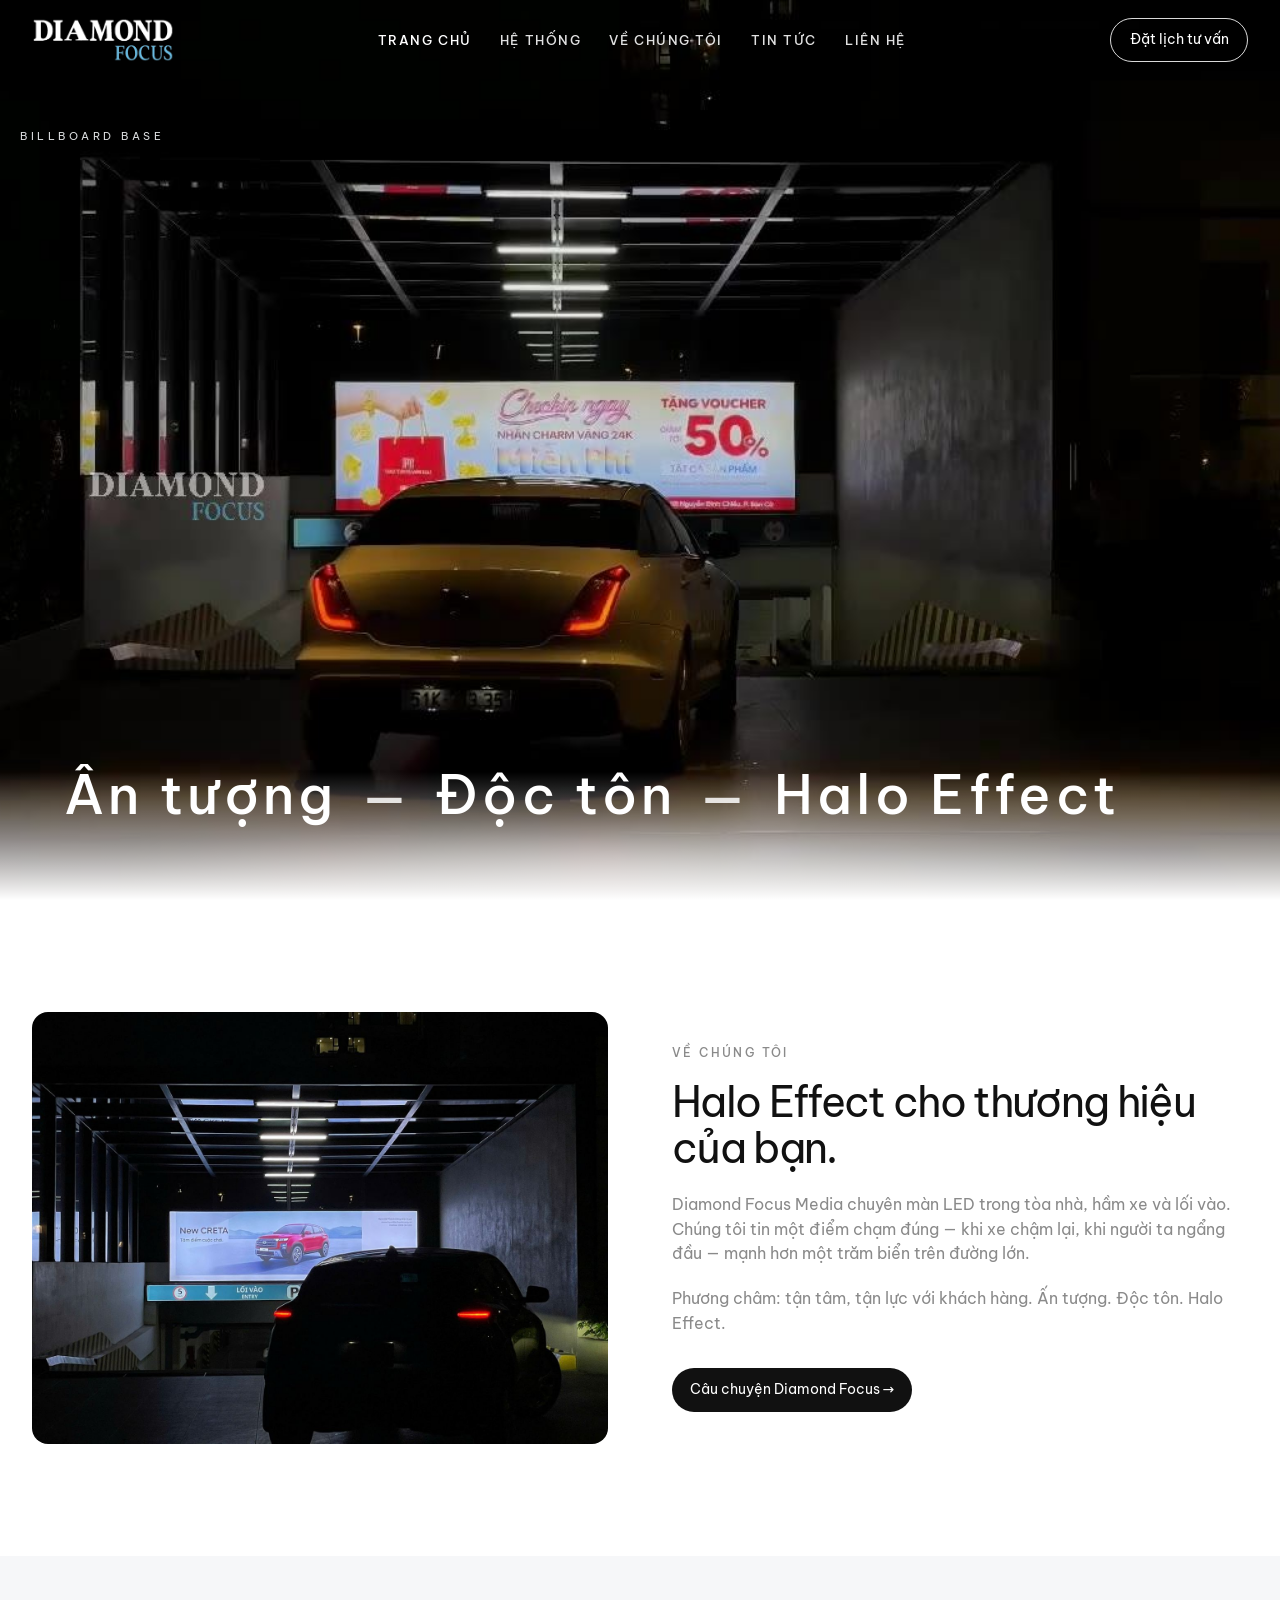
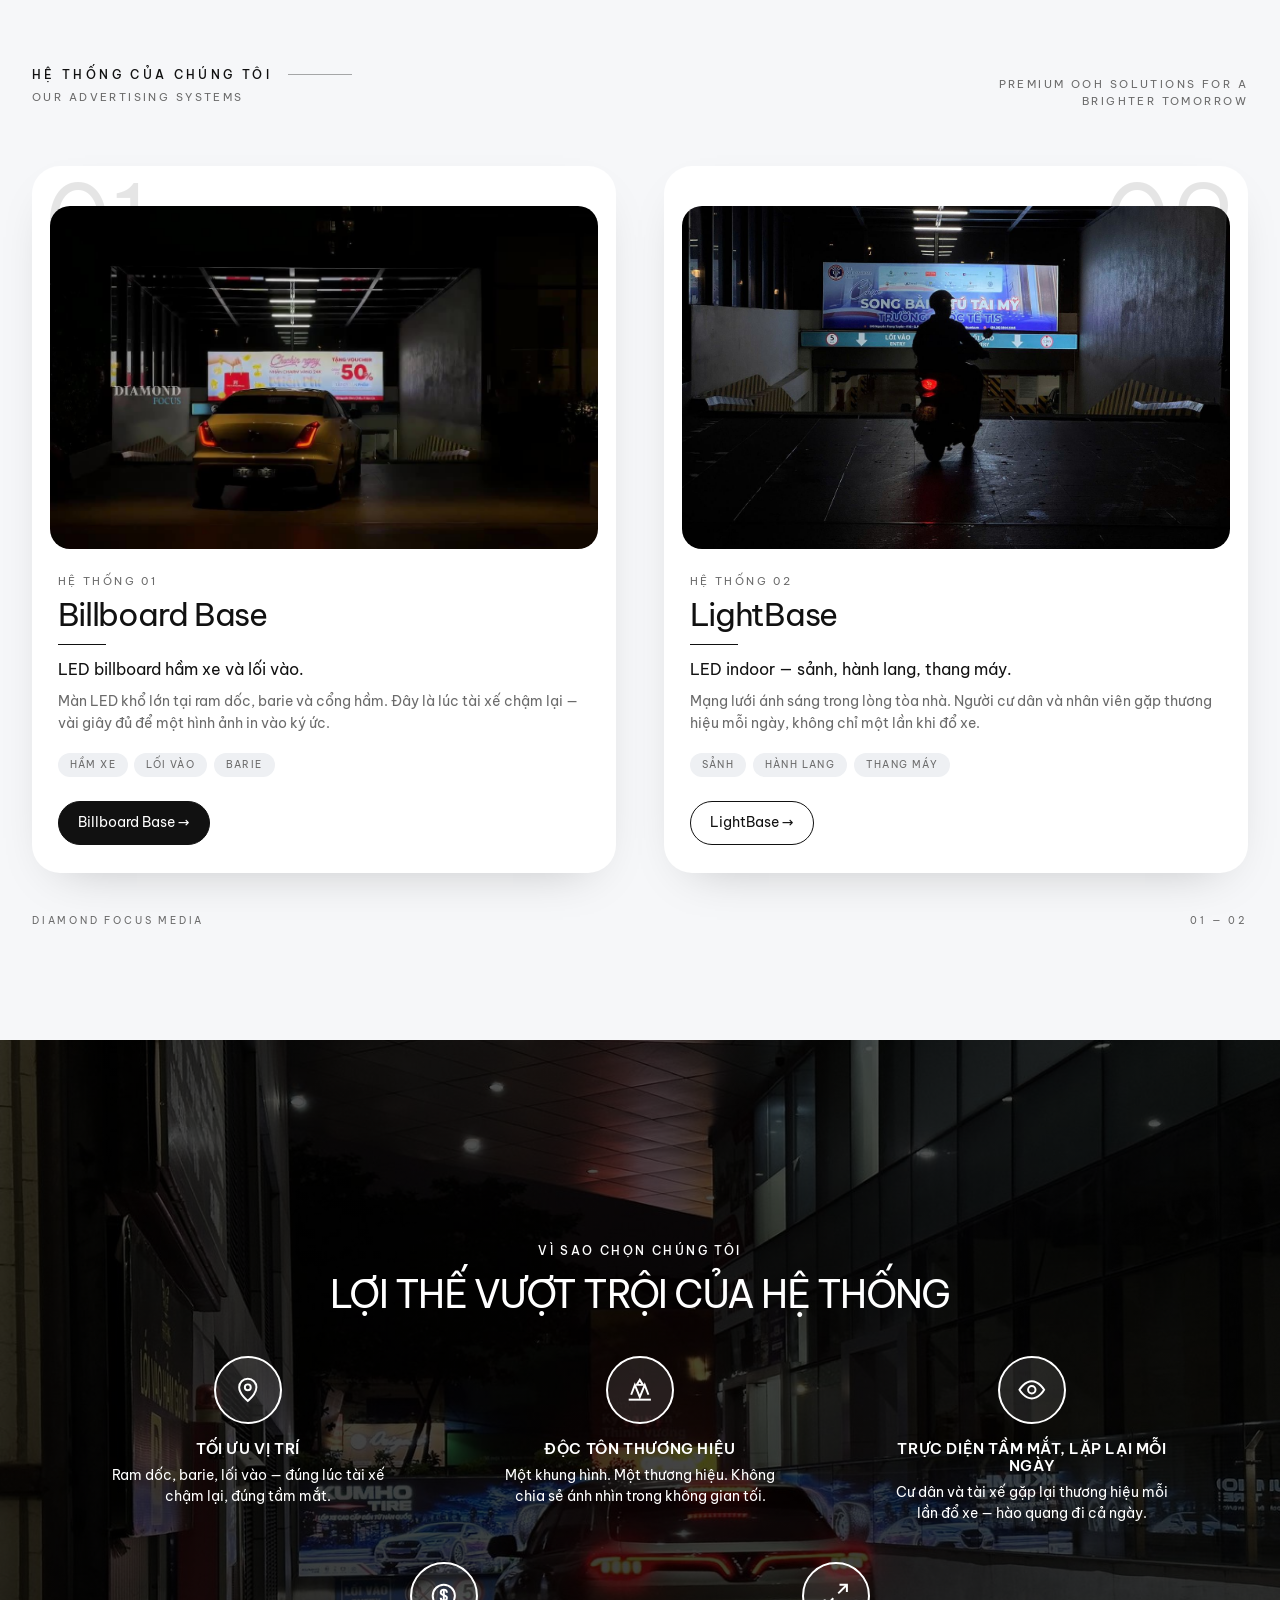
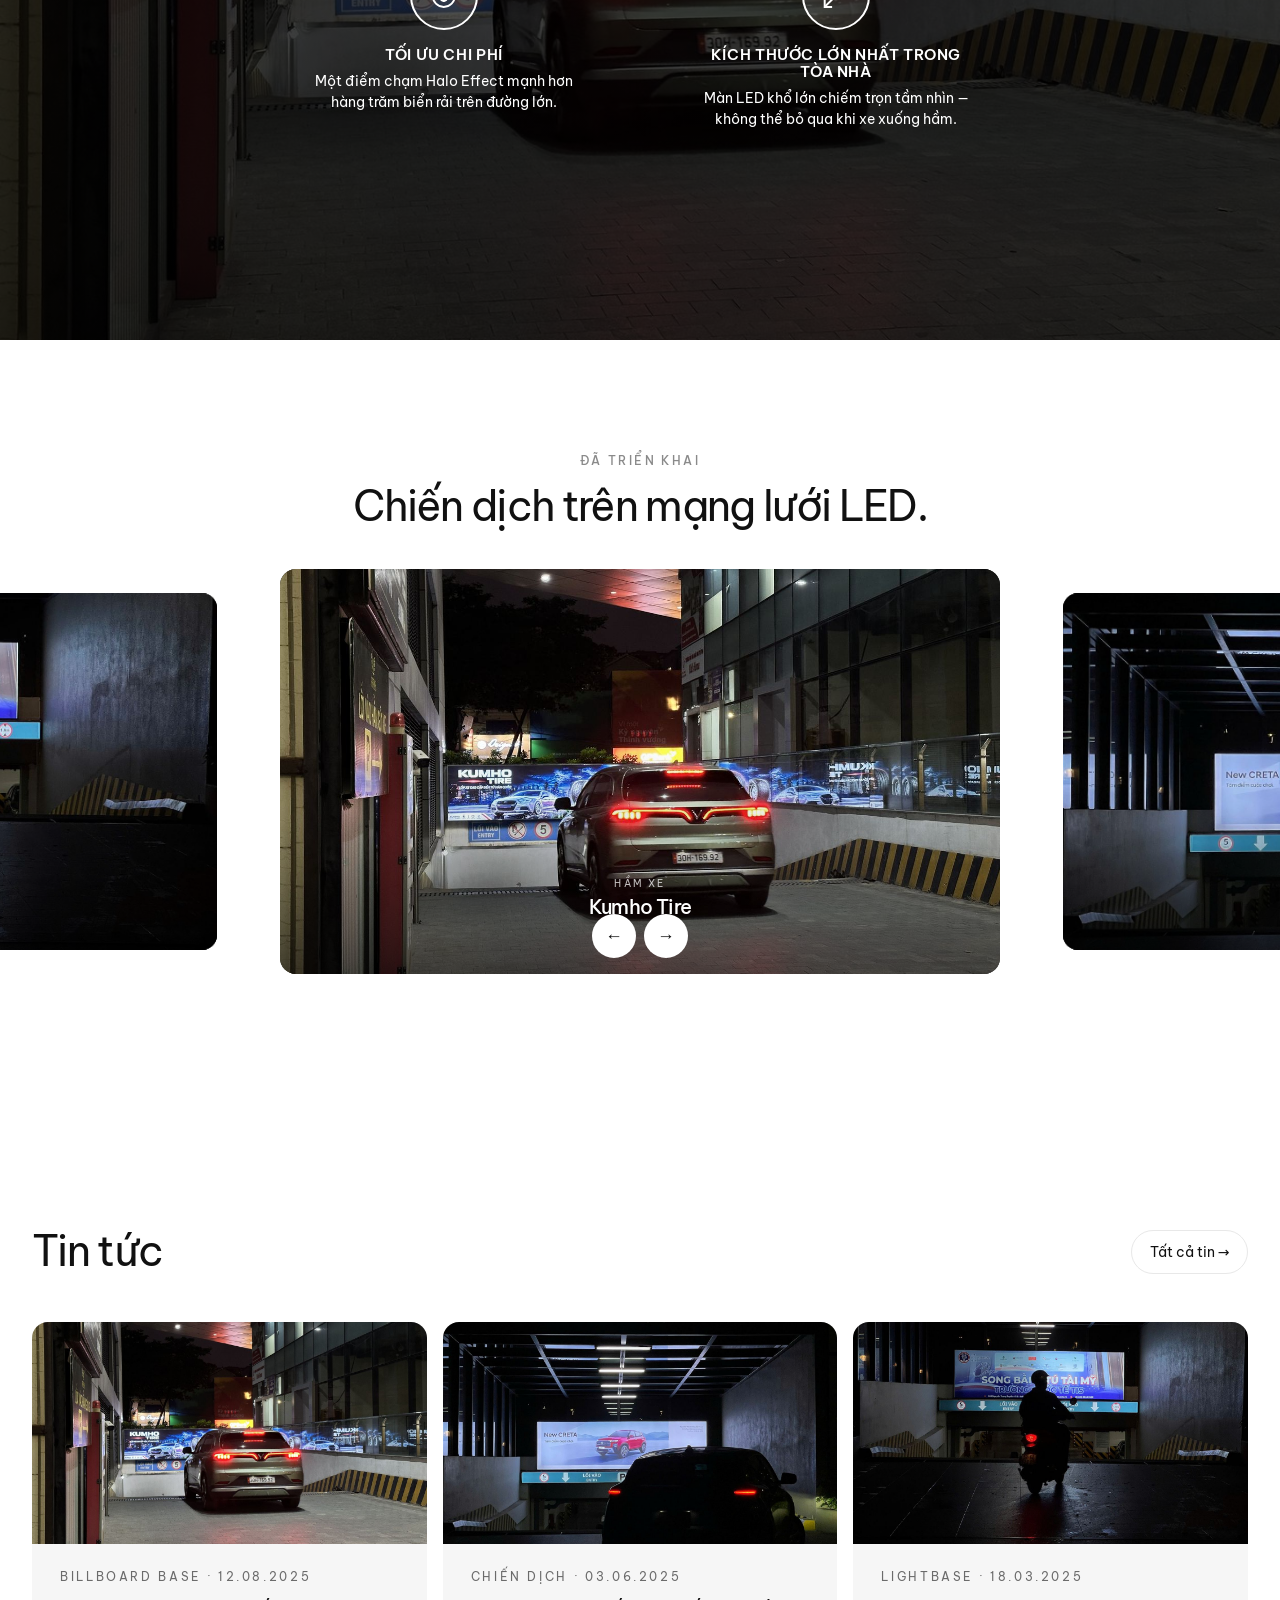
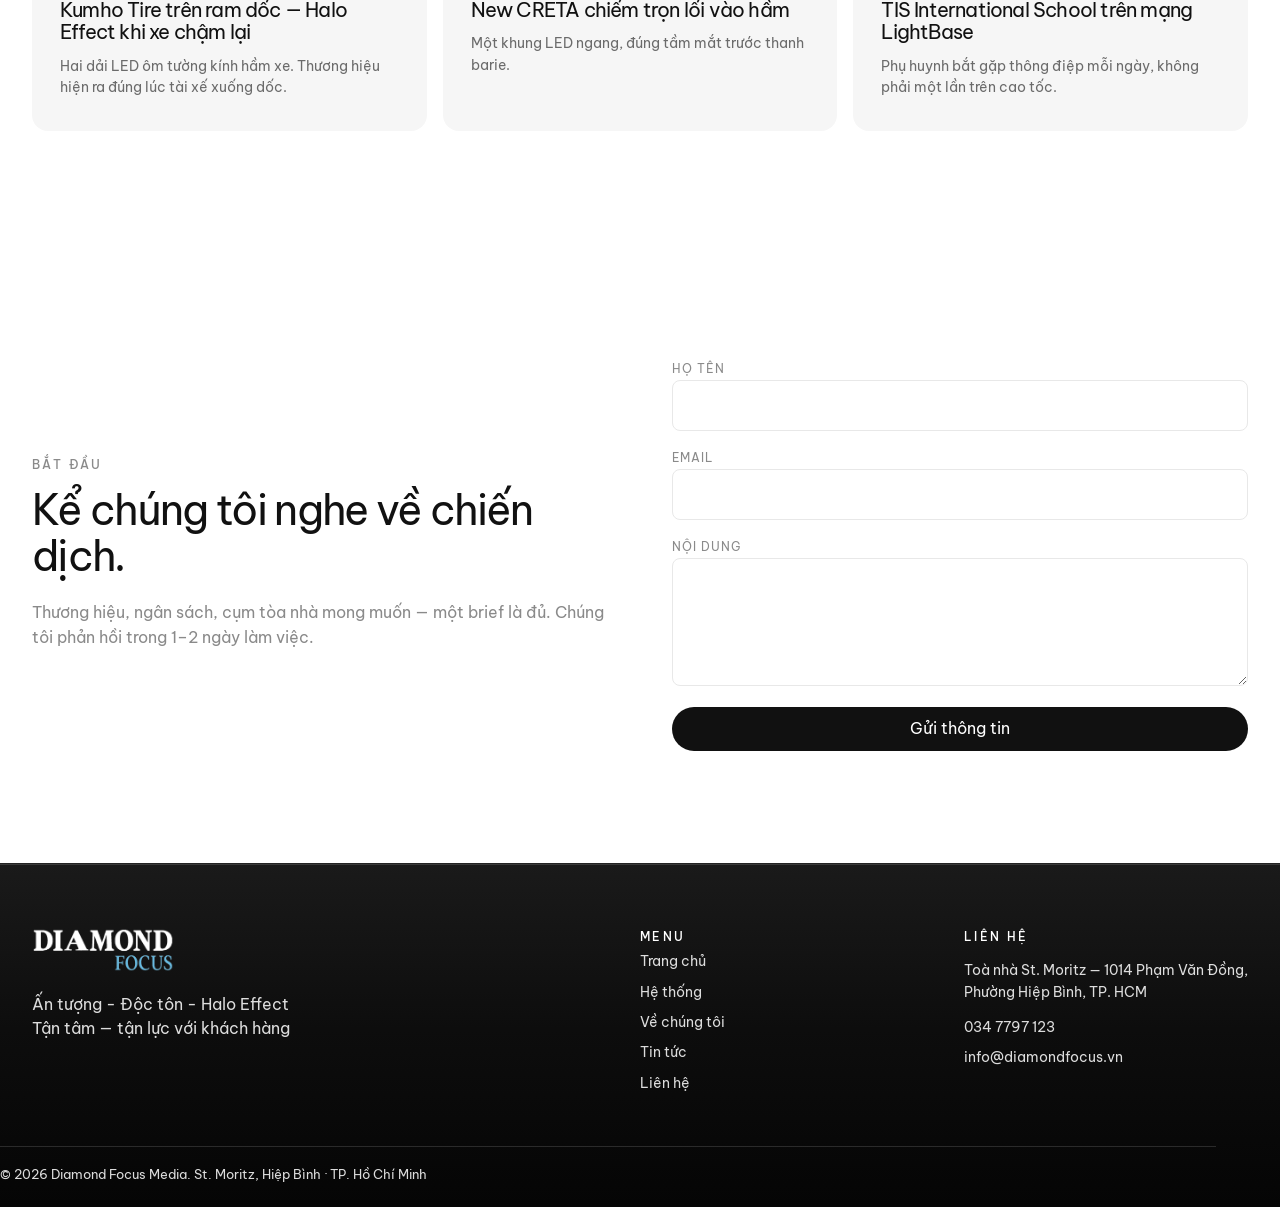
==== commit 1b3fa18c: "Scroll reveals, slogan halo/sweep, glossy black footer" ====
--- a/index.html
+++ b/index.html
@@ -43,7 +43,7 @@
       </h1>
     </div>
   </section>
-  <section class="paper section" id="gioi-thieu">
+  <section class="paper section reveal" id="gioi-thieu">
     <div class="wrap split">
       <div class="photo"><img src="images/hyundai-creta.jpg" alt="LED lối vào hầm xe" /></div>
       <div>
@@ -55,7 +55,7 @@
       </div>
     </div>
   </section>
-  <section class="systems-showcase" id="he-thong">
+  <section class="systems-showcase reveal" id="he-thong">
     <div class="wrap">
       <div class="sys-head">
         <div>
@@ -94,7 +94,7 @@
   <section class="advantages" id="loi-the">
     <img class="advantages-bg" src="images/kumho-artemis.jpg" alt="" />
     <div class="advantages-veil"></div>
-    <div class="advantages-inner">
+    <div class="advantages-inner reveal">
       <p class="kicker" style="color:#fff">Vì sao chọn chúng tôi</p>
       <h2>Lợi thế vượt trội của hệ thống</h2>
       <div class="advantages-map">
@@ -136,7 +136,7 @@
       </div>
     </div>
   </section>
-  <section class="section" id="da-trien-khai" style="padding-left:0;padding-right:0;overflow:hidden">
+  <section class="section reveal" id="da-trien-khai" style="padding-left:0;padding-right:0;overflow:hidden">
     <div class="wrap works-head">
       <p class="kicker">Đã triển khai</p>
       <h2 style="margin-top:.75rem;font-size:clamp(1.8rem,4vw,2.6rem)">Chiến dịch trên mạng lưới LED.</h2>
@@ -149,7 +149,7 @@
       </div>
     </div>
   </section>
-  <section class="section" id="tin-tuc">
+  <section class="section reveal" id="tin-tuc">
     <div class="wrap">
       <div class="head-row">
         <h2 style="font-size:clamp(1.8rem,4vw,2.6rem)">Tin tức</h2>
@@ -183,7 +183,7 @@
       </div>
     </div>
   </section>
-  <section class="paper section" id="lien-he">
+  <section class="paper section reveal" id="lien-he">
     <div class="wrap split">
       <div>
         <p class="kicker">Bắt đầu</p>
@@ -200,7 +200,7 @@
   </section>
 
   <footer>
-    <div class="wrap foot">
+    <div class="wrap foot reveal">
       <div>
         <img class="logo logo-light" src="images/logo.png" alt="" /><img class="logo logo-dark" src="images/logo-dark.png" alt="Diamond Focus" />
         <p class="lead" style="color:var(--muted)">Ấn tượng - Độc tôn - Halo Effect<br />Tận tâm — tận lực với khách hàng</p>
@@ -313,5 +313,6 @@
     viewport.addEventListener("pointerup", endDrag);
     viewport.addEventListener("pointercancel", endDrag);
   </script>
+  <script src="js/reveal.js"></script>
 </body>
 </html>
--- a/css/site.css
+++ b/css/site.css
@@ -51,8 +51,10 @@
 .logo-dark { display: none; }
 header.solid .logo-light { display: none; }
 header.solid .logo-dark { display: block; }
-footer .logo-light { display: none; }
-footer .logo-dark { display: block; }
+footer .logo-light { display: block; filter: none; }
+footer .logo-dark { display: none; }
+header.solid .logo-light { display: none; }
+header.solid .logo-dark { display: block; }
 .bar { display: flex; align-items: center; justify-content: space-between; gap: 1rem; height: 4rem; }
 @media (min-width: 768px) { .bar { height: 5rem; } }
 .logo { height: 2.25rem; width: auto; }
@@ -102,27 +104,52 @@
   margin-top: auto; padding: 0 1.25rem 5rem;
   font-family: var(--display); font-size: clamp(1.55rem, 4.6vw, 3.4rem);
   letter-spacing: .08em; white-space: nowrap; font-weight: 500; color: #fff;
-}
-.slogan-clip { display: inline-block; overflow: hidden; vertical-align: bottom; padding-bottom: .06em; }
-.slogan-word, .slogan-sep { display: inline-block; }
-.slogan-sep { opacity: .55; padding: 0 .12em; }
+  position: relative; isolation: isolate; display: block;
+}
+.slogan::before {
+  content: ""; position: absolute; left: 4%; right: 4%; bottom: -18%; height: 80%;
+  background: radial-gradient(ellipse at center, rgba(255,255,255,.38), transparent 68%);
+  filter: blur(18px); pointer-events: none; z-index: 0;
+  animation: halo-pulse 7.2s ease-in-out infinite;
+}
+.slogan::after {
+  content: ""; position: absolute; inset: -8% -6%;
+  background: linear-gradient(108deg, transparent 0%, transparent 38%, rgba(255,255,255,0) 42%, rgba(255,255,255,.95) 50%, rgba(255,255,255,0) 58%, transparent 100%);
+  background-size: 220% 100%; background-position: 130% 0;
+  mix-blend-mode: overlay; pointer-events: none; z-index: 2;
+  animation: light-sweep 7.2s ease-in-out infinite;
+}
+.slogan-clip { display: inline-block; overflow: hidden; vertical-align: bottom; padding-bottom: .06em; position: relative; z-index: 1; }
+.slogan-word, .slogan-sep { display: inline-block; position: relative; z-index: 1; }
+.slogan-sep { opacity: .85; padding: 0 .12em; }
 .slogan-in-1 { animation: slogan-rise-1 7.2s cubic-bezier(0.22, 1, 0.36, 1) infinite; }
 .slogan-in-2 { animation: slogan-rise-2 7.2s cubic-bezier(0.22, 1, 0.36, 1) infinite; }
 .slogan-in-3 { animation: slogan-rise-3 7.2s cubic-bezier(0.22, 1, 0.36, 1) infinite; }
 @keyframes slogan-rise-1 {
-  0%, 3% { opacity: 0; transform: translate3d(0, 110%, 0); filter: blur(8px); }
-  12%, 78% { opacity: 1; transform: none; filter: none; }
-  88%, 100% { opacity: 0; transform: translate3d(0, -30%, 0); filter: blur(6px); }
+  0%, 3% { opacity: 0; transform: translate3d(0, 110%, 0); filter: blur(8px); text-shadow: none; }
+  12%, 78% { opacity: 1; transform: none; filter: none; text-shadow: 0 0 18px rgba(255,255,255,.7), 0 0 42px rgba(255,255,255,.35); }
+  88%, 100% { opacity: 0; transform: translate3d(0, -30%, 0); filter: blur(6px); text-shadow: none; }
 }
 @keyframes slogan-rise-2 {
-  0%, 16% { opacity: 0; transform: translate3d(0, 110%, 0); filter: blur(8px); }
-  26%, 78% { opacity: 1; transform: none; filter: none; }
-  88%, 100% { opacity: 0; transform: translate3d(0, -30%, 0); filter: blur(6px); }
+  0%, 16% { opacity: 0; transform: translate3d(0, 110%, 0); filter: blur(8px); text-shadow: none; }
+  26%, 78% { opacity: 1; transform: none; filter: none; text-shadow: 0 0 18px rgba(255,255,255,.7), 0 0 42px rgba(255,255,255,.35); }
+  88%, 100% { opacity: 0; transform: translate3d(0, -30%, 0); filter: blur(6px); text-shadow: none; }
 }
 @keyframes slogan-rise-3 {
-  0%, 30% { opacity: 0; transform: translate3d(0, 110%, 0); filter: blur(8px); }
-  40%, 78% { opacity: 1; transform: none; filter: none; }
-  88%, 100% { opacity: 0; transform: translate3d(0, -30%, 0); filter: blur(6px); }
+  0%, 30% { opacity: 0; transform: translate3d(0, 110%, 0); filter: blur(8px); text-shadow: none; }
+  40%, 78% { opacity: 1; transform: none; filter: none; text-shadow: 0 0 18px rgba(255,255,255,.7), 0 0 42px rgba(255,255,255,.35); }
+  88%, 100% { opacity: 0; transform: translate3d(0, -30%, 0); filter: blur(6px); text-shadow: none; }
+}
+@keyframes halo-pulse {
+  0%, 28% { opacity: 0; transform: scale(.92); }
+  46%, 74% { opacity: 1; transform: scale(1); }
+  88%, 100% { opacity: 0; transform: scale(1.04); }
+}
+@keyframes light-sweep {
+  0%, 40% { background-position: 130% 0; opacity: 0; }
+  46% { opacity: 1; }
+  64% { background-position: -30% 0; opacity: 1; }
+  72%, 100% { background-position: -30% 0; opacity: 0; }
 }
 @media (min-width: 768px) {
   .sys-label { padding-top: 8rem; }
@@ -222,12 +249,28 @@
   border: 0; background: var(--ink); color: #fff; min-height: 2.75rem; border-radius: 999px; font: inherit;
 }
 
-footer { border-top: 1px solid var(--line); padding: 4rem 0; }
-.foot { display: grid; gap: 2.5rem; }
+footer {
+  background: linear-gradient(180deg, #1a1a1a 0%, #0d0d0d 48%, #050505 100%);
+  color: #fff;
+  border-top: 1px solid rgba(255,255,255,.12);
+  box-shadow: inset 0 1px 0 rgba(255,255,255,.14);
+  padding: 4rem 0 0;
+}
+.foot { display: grid; gap: 2.5rem; padding-bottom: 3rem; }
 @media (min-width: 768px) { .foot { grid-template-columns: 2fr 1fr 1fr; } }
-.foot a { display: block; color: var(--muted); font-size: .9rem; padding: .25rem 0; }
-.foot a:hover { color: var(--fg); }
-.tiny { margin-top: 2rem; color: var(--muted); font-size: .8rem; }
+footer .kicker, footer .kicker.light { color: #fff !important; }
+footer p, footer .lead, footer .tiny { color: rgba(255,255,255,.86) !important; }
+footer a { display: block; font-size: .9rem; padding: .25rem 0; color: rgba(255,255,255,.86) !important; }
+footer a:hover { color: #fff !important; }
+.tiny { margin: 0; padding: 1.1rem 0 1.4rem; border-top: 1px solid rgba(255,255,255,.14); font-size: .8rem; }
+
+.reveal {
+  opacity: 0;
+  transform: translate3d(0, 28px, 0) scale(.985);
+  filter: blur(6px);
+  transition: opacity .7s cubic-bezier(.22,1,.36,1), transform .7s cubic-bezier(.22,1,.36,1), filter .7s cubic-bezier(.22,1,.36,1);
+}
+.reveal.in { opacity: 1; transform: none; filter: none; }
 
 .page { padding-top: 6.5rem; }
 @media (min-width: 768px) { .page { padding-top: 7.5rem; } }
